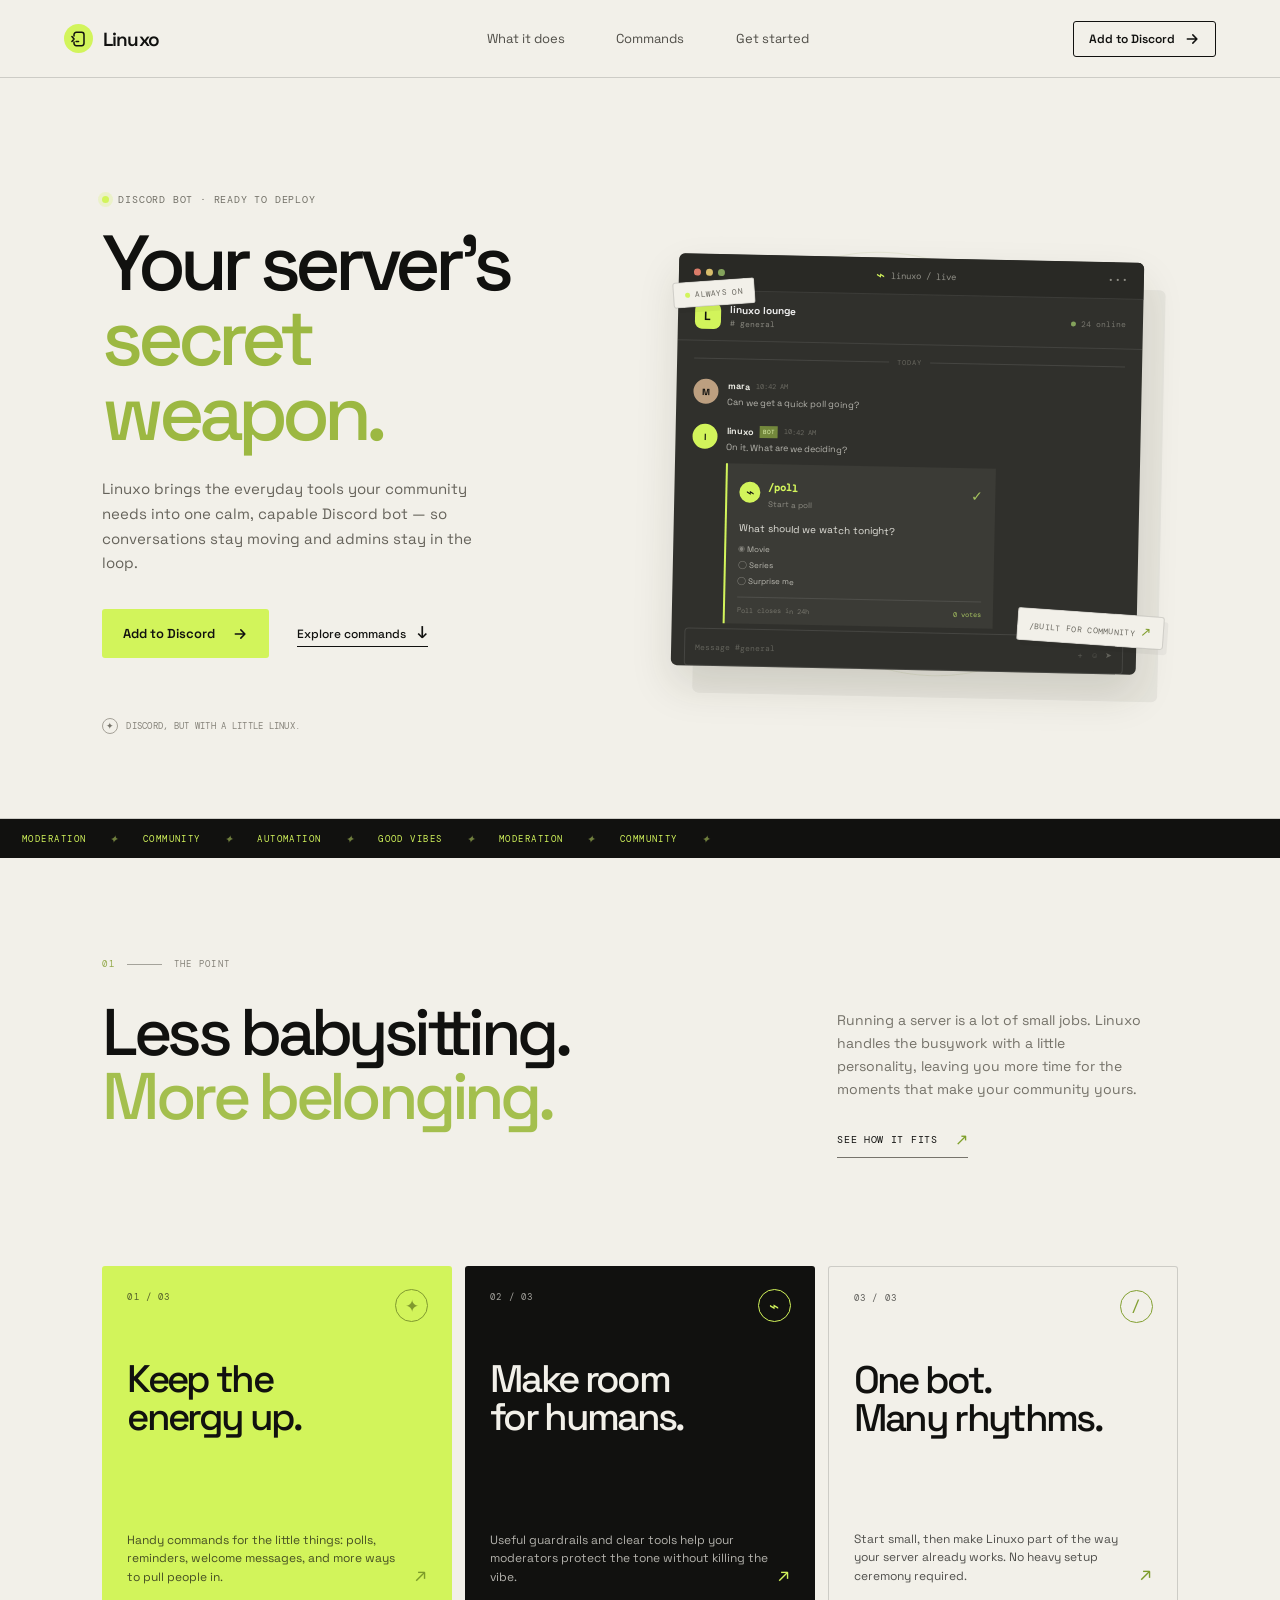
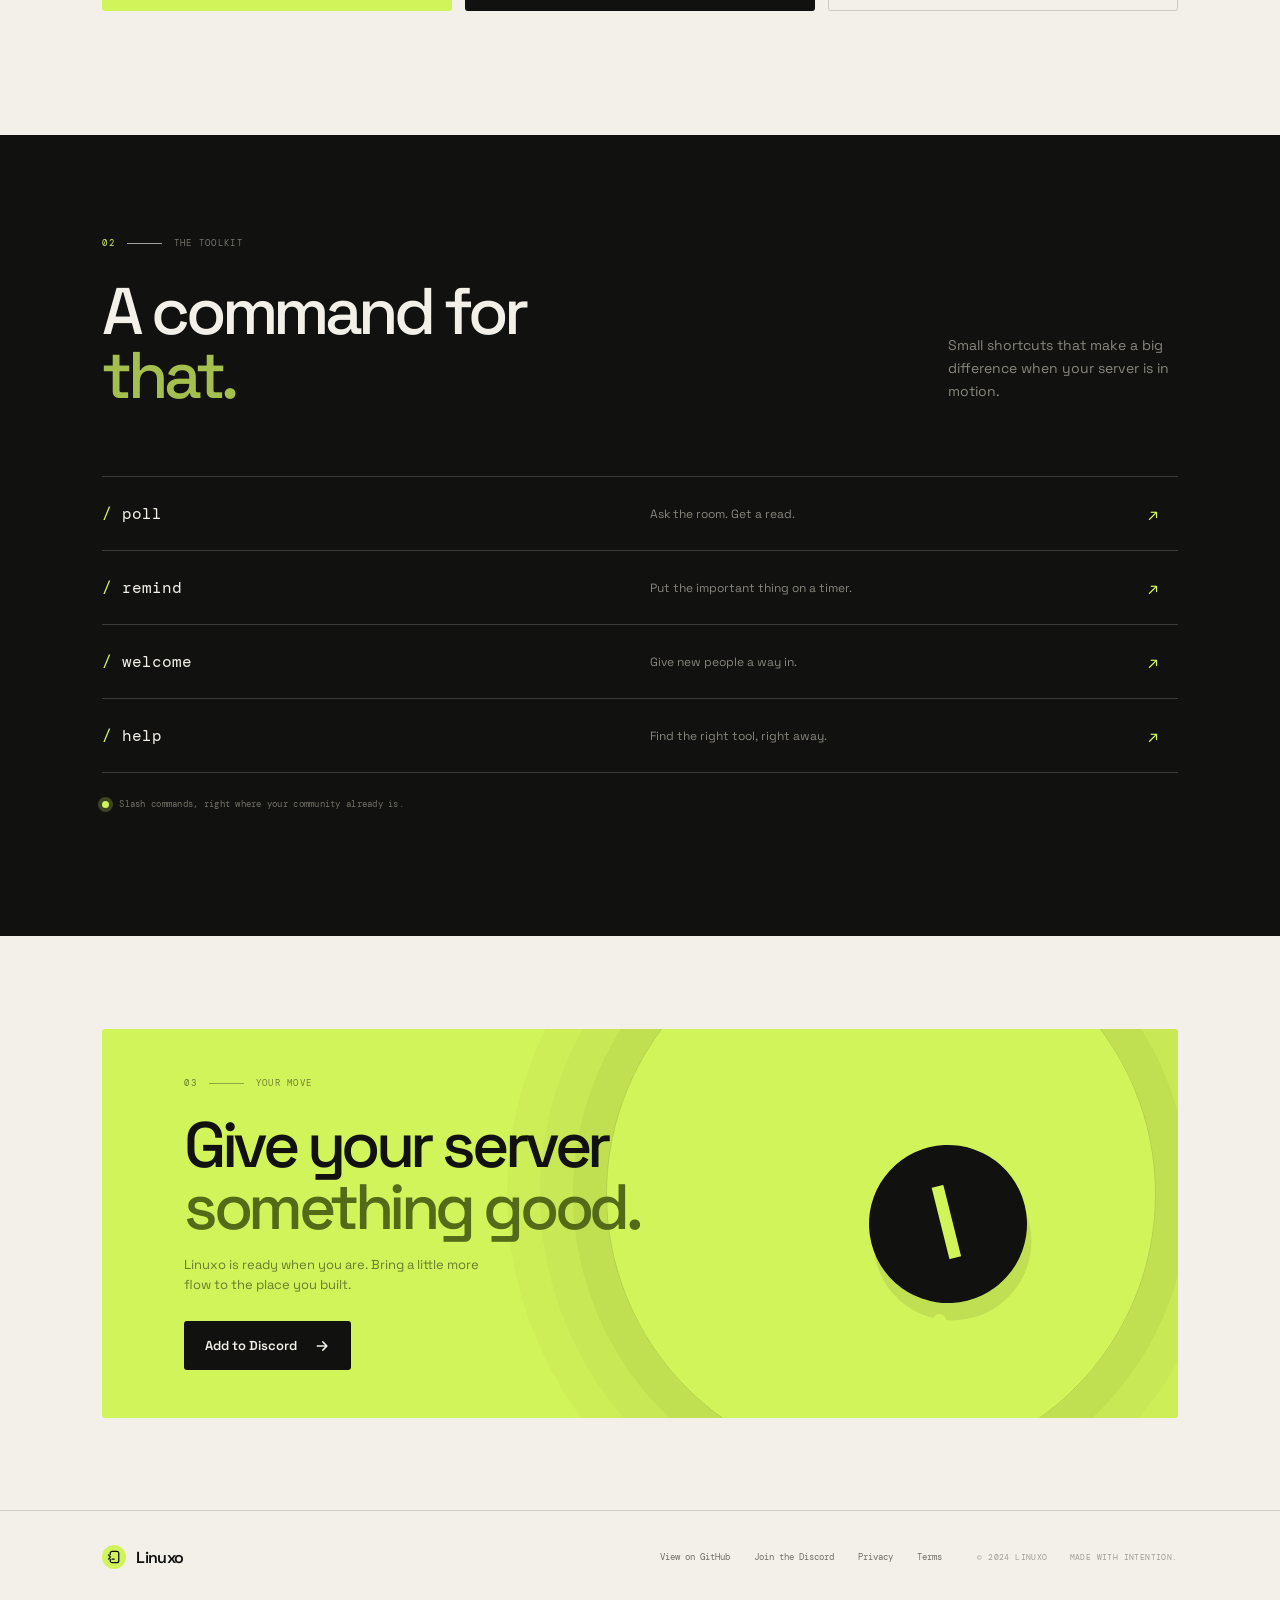
==== index.html @ 281d65ac "Initial commit" ====
<!doctype html>
<html lang="en">
  <head>
    <meta charset="UTF-8" />
    <meta name="viewport" content="width=device-width, initial-scale=1.0" />
    <meta name="theme-color" content="#11110f" />
    <meta name="description" content="Linuxo is a calm, capable Discord bot for communities that like to keep things moving." />
    <title>Linuxo — your server's secret weapon</title>
    <link rel="preconnect" href="https://fonts.googleapis.com" />
    <link rel="preconnect" href="https://fonts.gstatic.com" crossorigin />
    <link href="https://fonts.googleapis.com/css2?family=DM+Mono:wght@400;500&family=Space+Grotesk:wght@400;500;600;700&display=swap" rel="stylesheet" />
    <link rel="stylesheet" href="styles.css" />
  </head>
  <body>
    <div class="page-shell">
      <header class="site-header">
        <a class="brand" href="#top" aria-label="Linuxo home">
          <span class="brand-mark" aria-hidden="true">
            <svg viewBox="0 0 24 24" fill="none">
              <path d="M6 8.5V6.8A2.8 2.8 0 0 1 8.8 4h6.4A2.8 2.8 0 0 1 18 6.8v10.4a2.8 2.8 0 0 1-2.8 2.8H8.8A2.8 2.8 0 0 1 6 17.2v-1.7" stroke="currentColor" stroke-width="1.8" stroke-linecap="round" />
              <path d="m3.5 9 2.6 3-2.6 3M8.5 15h3" stroke="currentColor" stroke-width="1.8" stroke-linecap="round" stroke-linejoin="round" />
            </svg>
          </span>
          <span class="brand-name" data-site="name">Linuxo</span>
        </a>

        <nav class="desktop-nav" aria-label="Main navigation">
          <a href="#what-it-does">What it does</a>
          <a href="#commands">Commands</a>
          <a href="#start">Get started</a>
        </nav>

        <a class="button button-small button-outline nav-cta" data-link="invite" href="https://discord.com/oauth2/authorize" target="_blank" rel="noreferrer">
          <span data-text="inviteLabel">Add to Discord</span>
          <svg viewBox="0 0 16 16" fill="none" aria-hidden="true"><path d="M3.3 8h9.4M8.8 3.9 12.9 8l-4.1 4.1" stroke="currentColor" stroke-width="1.5" stroke-linecap="round" stroke-linejoin="round" /></svg>
        </a>
        <button class="menu-toggle" type="button" aria-expanded="false" aria-controls="mobile-menu" aria-label="Open menu">
          <span></span><span></span>
        </button>
      </header>

      <div class="mobile-menu" id="mobile-menu" aria-hidden="true">
        <nav aria-label="Mobile navigation">
          <a href="#what-it-does">What it does <span>01</span></a>
          <a href="#commands">Commands <span>02</span></a>
          <a href="#start">Get started <span>03</span></a>
        </nav>
        <a class="button button-primary mobile-menu-cta" data-link="invite" href="https://discord.com/oauth2/authorize" target="_blank" rel="noreferrer"><span data-text="inviteLabel">Add to Discord</span><span aria-hidden="true">↗</span></a>
      </div>

      <main id="top">
        <section class="hero section-grid">
          <div class="hero-copy">
            <div class="eyebrow reveal"><span class="pulse-dot"></span><span data-site="statusLabel">Discord bot · ready to deploy</span></div>
            <h1 class="reveal reveal-delay-1" data-site="title">Your server's<br /><em>secret weapon.</em></h1>
            <p class="hero-description reveal reveal-delay-2" data-site="description">Linuxo brings the everyday tools your community needs into one calm, capable Discord bot — so conversations stay moving and admins stay in the loop.</p>
            <div class="hero-actions reveal reveal-delay-3">
              <a class="button button-primary" data-link="invite" href="https://discord.com/oauth2/authorize" target="_blank" rel="noreferrer">
                <span data-text="inviteLabel">Add to Discord</span>
                <svg viewBox="0 0 16 16" fill="none" aria-hidden="true"><path d="M3.3 8h9.4M8.8 3.9 12.9 8l-4.1 4.1" stroke="currentColor" stroke-width="1.5" stroke-linecap="round" stroke-linejoin="round" /></svg>
              </a>
              <a class="text-link" href="#commands">Explore commands <span aria-hidden="true">↓</span></a>
            </div>
            <div class="hero-note reveal reveal-delay-4"><span class="shield-icon" aria-hidden="true">✦</span><span data-site="tagline">Discord, but with a little Linux.</span></div>
          </div>

          <div class="hero-art reveal reveal-delay-2" aria-label="A preview of Linuxo answering a Discord command">
            <div class="art-glow"></div>
            <div class="orbit orbit-one"></div>
            <div class="orbit orbit-two"></div>
            <div class="orbit-dot orbit-dot-one"></div>
            <div class="orbit-dot orbit-dot-two"></div>
            <div class="float-label float-label-top"><span class="mini-dot"></span>always on</div>
            <div class="float-label float-label-bottom">/built for community <span>↗</span></div>

            <div class="bot-window">
              <div class="window-topbar">
                <div class="window-lights"><i></i><i></i><i></i></div>
                <span class="window-title"><span class="window-terminal-mark">⌁</span> linuxo / live</span>
                <span class="window-menu">•••</span>
              </div>
              <div class="server-line">
                <div class="server-avatar">L</div>
                <div><strong>linuxo lounge</strong><span># general</span></div>
                <span class="online-count"><b></b> 24 online</span>
              </div>
              <div class="chat-area">
                <div class="chat-date"><span></span> today <span></span></div>
                <div class="chat-message user-message">
                  <div class="chat-avatar user-avatar">M</div>
                  <div><div class="message-meta"><strong>mara</strong><time>10:42 AM</time></div><p>Can we get a quick poll going?</p></div>
                </div>
                <div class="chat-message bot-message">
                  <div class="chat-avatar bot-avatar">l</div>
                  <div class="message-body"><div class="message-meta"><strong>linuxo</strong><span class="bot-tag">BOT</span><time>10:42 AM</time></div><p>On it. What are we deciding?</p><div class="command-card"><div class="command-head"><span class="command-icon">⌁</span><div><strong>/poll</strong><span>Start a poll</span></div><span class="command-ok">✓</span></div><div class="poll-question">What should we watch tonight?</div><div class="poll-options"><span>◉ <b>Movie</b></span><span>◯ <b>Series</b></span><span>◯ <b>Surprise me</b></span></div><div class="poll-footer"><span>Poll closes in 24h</span><span class="vote-count">0 votes</span></div></div></div>
                </div>
              </div>
              <div class="window-input"><span>Message #general</span><span>＋　☺　➤</span></div>
            </div>
          </div>
        </section>

        <div class="signal-strip" aria-label="Linuxo capabilities">
          <div class="strip-inner">
            <span>MODERATION</span><i>✦</i><span>COMMUNITY</span><i>✦</i><span>AUTOMATION</span><i>✦</i><span>GOOD VIBES</span><i>✦</i><span>MODERATION</span><i>✦</i><span>COMMUNITY</span><i>✦</i>
          </div>
        </div>

        <section class="intro-section content-section" id="what-it-does">
          <div class="section-kicker"><span>01</span><span class="kicker-line"></span><span>THE POINT</span></div>
          <div class="intro-layout">
            <h2>Less babysitting.<br /><span>More belonging.</span></h2>
            <div class="intro-copy"><p>Running a server is a lot of small jobs. Linuxo handles the busywork with a little personality, leaving you more time for the moments that make your community yours.</p><a class="arrow-link" href="#start">See how it fits <span>↗</span></a></div>
          </div>
        </section>

        <section class="feature-section content-section">
          <div class="feature-grid">
            <article class="feature-card feature-card-lime">
              <div class="card-number">01 / 03</div>
              <div class="feature-icon icon-spark"><span>✦</span></div>
              <h3>Keep the<br />energy up.</h3>
              <p>Handy commands for the little things: polls, reminders, welcome messages, and more ways to pull people in.</p>
              <div class="card-arrow">↗</div>
            </article>
            <article class="feature-card feature-card-dark">
              <div class="card-number">02 / 03</div>
              <div class="feature-icon icon-shield"><span>⌁</span></div>
              <h3>Make room<br />for humans.</h3>
              <p>Useful guardrails and clear tools help your moderators protect the tone without killing the vibe.</p>
              <div class="card-arrow">↗</div>
            </article>
            <article class="feature-card feature-card-outline">
              <div class="card-number">03 / 03</div>
              <div class="feature-icon icon-command"><span>/</span></div>
              <h3>One bot.<br />Many rhythms.</h3>
              <p>Start small, then make Linuxo part of the way your server already works. No heavy setup ceremony required.</p>
              <div class="card-arrow">↗</div>
            </article>
          </div>
        </section>

        <section class="commands-section content-section" id="commands">
          <div class="section-kicker"><span>02</span><span class="kicker-line"></span><span>THE TOOLKIT</span></div>
          <div class="commands-heading"><h2>A command for<br /><span>that.</span></h2><p>Small shortcuts that make a big difference when your server is in motion.</p></div>
          <div class="commands-list">
            <div class="command-row"><div class="row-command"><span>/</span> poll</div><div class="row-description">Ask the room. Get a read.</div><div class="row-action">↗</div></div>
            <div class="command-row"><div class="row-command"><span>/</span> remind</div><div class="row-description">Put the important thing on a timer.</div><div class="row-action">↗</div></div>
            <div class="command-row"><div class="row-command"><span>/</span> welcome</div><div class="row-description">Give new people a way in.</div><div class="row-action">↗</div></div>
            <div class="command-row"><div class="row-command"><span>/</span> help</div><div class="row-description">Find the right tool, right away.</div><div class="row-action">↗</div></div>
          </div>
          <div class="commands-footnote"><span class="pulse-dot"></span> Slash commands, right where your community already is.</div>
        </section>

        <section class="invite-section content-section" id="start">
          <div class="invite-card">
            <div class="invite-sun"></div>
            <div class="invite-content"><div class="section-kicker light"><span>03</span><span class="kicker-line"></span><span>YOUR MOVE</span></div><h2>Give your server<br /><em>something good.</em></h2><p>Linuxo is ready when you are. Bring a little more flow to the place you built.</p><a class="button button-dark" data-link="invite" href="https://discord.com/oauth2/authorize" target="_blank" rel="noreferrer"><span data-text="inviteLabel">Add to Discord</span><svg viewBox="0 0 16 16" fill="none" aria-hidden="true"><path d="M3.3 8h9.4M8.8 3.9 12.9 8l-4.1 4.1" stroke="currentColor" stroke-width="1.5" stroke-linecap="round" stroke-linejoin="round" /></svg></a></div>
            <div class="invite-mark" aria-hidden="true"><span>l</span><i></i><i></i><i></i></div>
          </div>
        </section>
      </main>

      <footer class="site-footer">
        <a class="brand footer-brand" href="#top"><span class="brand-mark" aria-hidden="true"><svg viewBox="0 0 24 24" fill="none"><path d="M6 8.5V6.8A2.8 2.8 0 0 1 8.8 4h6.4A2.8 2.8 0 0 1 18 6.8v10.4a2.8 2.8 0 0 1-2.8 2.8H8.8A2.8 2.8 0 0 1 6 17.2v-1.7" stroke="currentColor" stroke-width="1.8" stroke-linecap="round" /><path d="m3.5 9 2.6 3-2.6 3M8.5 15h3" stroke="currentColor" stroke-width="1.8" stroke-linecap="round" stroke-linejoin="round" /></svg></span><span class="brand-name" data-site="name">Linuxo</span></a>
        <div class="footer-links"><a data-link="github" href="https://github.com/linuxo-bot/linuxo" target="_blank" rel="noreferrer" data-label="githubLabel">View on GitHub</a><a data-link="discord" href="https://discord.gg/linuxo" target="_blank" rel="noreferrer" data-label="discordLabel">Join the Discord</a><a data-link="privacy" href="/privacy">Privacy</a><a data-link="terms" href="/terms">Terms</a></div>
        <div class="footer-meta"><span data-site="copyright">© 2024 Linuxo</span><span>Made with intention.</span></div>
      </footer>
    </div>
    <script src="script.js"></script>
  </body>
</html>
---- styles.css ----
:root {
  --ink: #11110f;
  --ink-soft: #1a1915;
  --paper: #f2f0e9;
  --paper-dark: #e5e2d9;
  --muted: #77756d;
  --muted-dark: #9b988e;
  --lime: #d2f45b;
  --lime-bright: #e2ff76;
  --line: rgba(17, 17, 15, .16);
  --line-light: rgba(242, 240, 233, .19);
  --radius: 3px;
  --sans: "Space Grotesk", Arial, sans-serif;
  --mono: "DM Mono", monospace;
}

* { box-sizing: border-box; }
html { scroll-behavior: smooth; }
body { margin: 0; background: var(--paper); color: var(--ink); font-family: var(--sans); -webkit-font-smoothing: antialiased; }
a { color: inherit; text-decoration: none; }
button { font: inherit; }
.page-shell { max-width: 1600px; margin: 0 auto; overflow: hidden; background: var(--paper); }
.site-header { height: 78px; padding: 0 clamp(20px, 5vw, 80px); display: flex; align-items: center; justify-content: space-between; border-bottom: 1px solid var(--line); }
.brand { display: inline-flex; align-items: center; gap: 10px; font-weight: 600; letter-spacing: -.045em; font-size: 19px; }
.brand-mark { color: var(--ink); display: grid; place-items: center; width: 29px; height: 29px; background: var(--lime); border-radius: 50%; }
.brand-mark svg { width: 20px; height: 20px; }
.brand-name { padding-top: 2px; }
.desktop-nav { display: flex; gap: clamp(26px, 4vw, 64px); margin-left: 5vw; font-size: 13px; color: #4f4d47; }
.desktop-nav a, .footer-links a, .arrow-link { transition: color .2s ease; }
.desktop-nav a:hover, .footer-links a:hover, .arrow-link:hover { color: #78a119; }
.button { display: inline-flex; align-items: center; justify-content: center; gap: 17px; min-height: 49px; border: 1px solid transparent; padding: 0 20px; border-radius: var(--radius); font-size: 13px; font-weight: 600; transition: transform .2s ease, background .2s ease, color .2s ease; }
.button:hover { transform: translateY(-2px); }
.button svg { width: 16px; height: 16px; }
.button-primary { background: var(--lime); color: var(--ink); }
.button-primary:hover { background: var(--lime-bright); }
.button-dark { background: var(--ink); color: var(--paper); }
.button-dark:hover { background: #2b2a25; }
.button-outline { min-height: 36px; padding: 0 15px; border-color: var(--ink); font-size: 12px; gap: 9px; }
.button-outline:hover { background: var(--ink); color: var(--paper); }
.menu-toggle { display: none; border: 0; background: transparent; padding: 7px; width: 38px; }
.menu-toggle span { display: block; height: 1px; background: var(--ink); margin: 6px 0; }
.mobile-menu { display: none; }
.section-grid { padding-left: clamp(20px, 8vw, 130px); padding-right: clamp(20px, 7.3vw, 116px); }
.hero { min-height: 645px; padding-top: clamp(68px, 9vw, 136px); padding-bottom: 84px; display: grid; grid-template-columns: minmax(360px, .92fr) minmax(440px, 1.08fr); align-items: center; gap: 4vw; border-bottom: 1px solid var(--line); }
.eyebrow { display: flex; align-items: center; gap: 9px; color: #737168; font-family: var(--mono); font-size: 10px; text-transform: uppercase; letter-spacing: .08em; }
.pulse-dot { width: 7px; height: 7px; display: inline-block; border-radius: 50%; background: var(--lime); box-shadow: 0 0 0 4px rgba(210, 244, 91, .23); }
h1, h2, h3, p { margin: 0; }
h1 { max-width: 650px; margin: 20px 0 26px; color: var(--ink); font-size: clamp(54px, 6.1vw, 96px); line-height: .96; letter-spacing: -.075em; font-weight: 500; }
h1 em, h2 em { color: #9cb842; font-style: normal; }
.hero-description { max-width: 390px; color: #66635b; font-size: 15px; line-height: 1.65; }
.hero-actions { display: flex; align-items: center; gap: 28px; margin-top: 33px; }
.text-link { font-size: 12px; font-weight: 500; border-bottom: 1px solid var(--ink); padding-bottom: 3px; }
.text-link span { margin-left: 8px; font-size: 17px; }
.hero-note { display: flex; align-items: center; gap: 8px; margin-top: 60px; color: #87847b; font-family: var(--mono); text-transform: uppercase; font-size: 9px; letter-spacing: .03em; }
.shield-icon { width: 16px; height: 16px; display: inline-grid; place-items: center; border: 1px solid #a4a097; border-radius: 50%; font-size: 9px; color: #77746b; }
.hero-art { position: relative; min-height: 492px; display: flex; align-items: center; justify-content: center; }
.art-glow { position: absolute; width: 480px; height: 400px; border-radius: 50%; background: radial-gradient(ellipse, rgba(204, 235, 106, .28), rgba(242, 240, 233, 0) 68%); }
.orbit { position: absolute; border: 1px solid rgba(173, 183, 130, .3); border-radius: 50%; transform: rotate(-27deg); }
.orbit-one { width: 510px; height: 245px; }
.orbit-two { width: 445px; height: 380px; transform: rotate(55deg); border-color: rgba(173, 183, 130, .19); }
.orbit-dot { width: 8px; height: 8px; position: absolute; background: var(--lime); border-radius: 50%; box-shadow: 0 0 0 4px rgba(210,244,91,.22); }
.orbit-dot-one { top: 77px; right: 18%; }
.orbit-dot-two { bottom: 86px; left: 14%; width: 5px; height: 5px; background: var(--ink); box-shadow: none; }
.bot-window { position: relative; width: min(100%, 465px); min-height: 357px; overflow: hidden; background: #30302c; color: #deddd5; box-shadow: 22px 27px 0 rgba(19, 19, 17, .05), 0 20px 42px rgba(48, 46, 27, .13); border-radius: 6px; transform: rotate(1.2deg); z-index: 2; }
.window-topbar { height: 37px; padding: 0 15px; display: flex; align-items: center; justify-content: space-between; border-bottom: 1px solid rgba(255,255,255,.09); background: #292925; font-family: var(--mono); font-size: 9px; color: #8f8e86; }
.window-lights { display: flex; gap: 5px; }
.window-lights i { display: block; width: 7px; height: 7px; border-radius: 50%; background: #5d5d56; }
.window-lights i:first-child { background: #db7c69; }.window-lights i:nth-child(2) { background: #d8bd6b; }.window-lights i:last-child { background: #83a25b; }
.window-title { display: inline-flex; gap: 6px; align-items: center; }.window-terminal-mark { color: var(--lime); font-size: 15px; }.window-menu { letter-spacing: 2px; }
.server-line { display: flex; align-items: center; gap: 9px; height: 50px; padding: 0 17px; border-bottom: 1px solid rgba(255,255,255,.09); font-size: 10px; }
.server-avatar { display: grid; place-items: center; width: 26px; height: 26px; border-radius: 7px; background: var(--lime); color: var(--ink); font-size: 12px; font-weight: 700; }.server-line strong, .server-line span { display: block; }.server-line strong { color: #eee; font-size: 10px; }.server-line div + div span { color: #87867e; margin-top: 2px; font-family: var(--mono); font-size: 8px; }.online-count { margin-left: auto; color: #77766e; font-family: var(--mono); font-size: 8px; }.online-count b { display: inline-block; width: 5px; height: 5px; border-radius: 50%; background: #83a25b; }
.chat-area { min-height: 223px; padding: 13px 17px 5px; }.chat-date { display: flex; align-items: center; gap: 8px; justify-content: center; color: #68675f; font-family: var(--mono); font-size: 7px; text-transform: uppercase; letter-spacing: .13em; }.chat-date span { height: 1px; flex: 1; background: rgba(255,255,255,.1); }
.chat-message { display: flex; gap: 9px; margin-top: 16px; }.chat-avatar { flex: 0 0 25px; width: 25px; height: 25px; display: grid; place-items: center; border-radius: 50%; color: var(--ink); font-size: 9px; font-weight: 700; }.user-avatar { background: #bc9f80; }.bot-avatar { background: var(--lime); }.message-meta { display: flex; align-items: center; gap: 6px; height: 13px; font-size: 9px; }.message-meta strong { color: #ebebe4; }.message-meta time { color: #696860; font-family: var(--mono); font-size: 7px; }.message-meta .bot-tag { padding: 2px 3px; background: #73883c; color: #e4f6b3; font-family: var(--mono); font-size: 6px; }.chat-message p { margin-top: 4px; font-size: 9px; color: #b5b4ad; }.command-card { width: 270px; margin-top: 10px; border-left: 2px solid var(--lime); background: #3b3b36; padding: 11px 12px 9px; }.command-head { display: flex; align-items: center; gap: 8px; }.command-icon { display: grid; place-items: center; width: 21px; height: 21px; border-radius: 50%; color: var(--ink); background: var(--lime); font-size: 14px; }.command-head strong { color: var(--lime); font-family: var(--mono); font-size: 10px; }.command-head div span { display: block; margin-top: 3px; color: #8e8d84; font-size: 8px; }.command-ok { margin-left: auto; color: #a5c35d; font-size: 14px; }.poll-question { margin: 13px 0 9px; color: #e3e2db; font-size: 10px; }.poll-options { display: flex; flex-direction: column; gap: 6px; color: #83827b; font-size: 8px; }.poll-options b { color: #bab9b1; font-weight: 400; }.poll-footer { display: flex; justify-content: space-between; border-top: 1px solid rgba(255,255,255,.1); padding-top: 8px; margin-top: 11px; color: #75746b; font-family: var(--mono); font-size: 7px; }.vote-count { color: #a6c261; }.window-input { height: 38px; margin: 0 13px; padding: 0 10px; display: flex; align-items: center; justify-content: space-between; border: 1px solid rgba(255,255,255,.1); border-radius: 4px; color: #62625b; font-family: var(--mono); font-size: 8px; }
.float-label { position: absolute; z-index: 3; padding: 7px 11px; background: var(--paper); border: 1px solid rgba(17,17,15,.15); border-radius: 3px; color: #69675f; font-family: var(--mono); font-size: 8px; text-transform: uppercase; letter-spacing: .04em; box-shadow: 4px 5px 0 rgba(17,17,15,.04); }.float-label-top { top: 62px; left: 8%; transform: rotate(-4deg); }.float-label-bottom { right: 4%; bottom: 65px; transform: rotate(4deg); }.float-label span { color: #829f30; font-size: 13px; }.mini-dot { display: inline-block; width: 5px; height: 5px; margin-right: 5px; border-radius: 50%; background: var(--lime); }
.signal-strip { overflow: hidden; background: var(--ink); color: var(--lime); }.strip-inner { width: max-content; min-height: 39px; display: flex; align-items: center; gap: 23px; padding: 0 22px; font-family: var(--mono); font-size: 9px; letter-spacing: .16em; }.strip-inner i { color: #6f7e3d; font-size: 11px; }
.content-section { padding-left: clamp(20px, 8vw, 130px); padding-right: clamp(20px, 8vw, 130px); }.intro-section { padding-top: 100px; padding-bottom: 108px; }.section-kicker { display: flex; align-items: center; gap: 12px; color: #858279; font-family: var(--mono); font-size: 9px; letter-spacing: .14em; }.section-kicker > span:first-child { color: #92a848; }.kicker-line { width: 35px; height: 1px; background: #a5a39b; }.intro-layout { display: grid; grid-template-columns: 1.3fr .7fr; gap: 8vw; margin-top: 31px; }.intro-layout h2, .commands-heading h2 { font-size: clamp(43px, 5.15vw, 78px); line-height: .97; letter-spacing: -.07em; font-weight: 500; }.intro-layout h2 span, .commands-heading h2 span { color: #a4bf4e; }.intro-copy { padding-top: 8px; max-width: 310px; }.intro-copy p, .commands-heading p { color: #747168; font-size: 14px; line-height: 1.65; }.arrow-link { display: inline-flex; align-items: center; gap: 17px; margin-top: 28px; border-bottom: 1px solid #77746c; padding-bottom: 7px; font-family: var(--mono); font-size: 10px; text-transform: uppercase; letter-spacing: .07em; }.arrow-link span { color: #7fa02b; font-size: 16px; }
.feature-section { padding-bottom: 124px; }.feature-grid { display: grid; grid-template-columns: repeat(3, 1fr); gap: 13px; }.feature-card { min-height: 345px; position: relative; padding: 25px 25px 22px; border-radius: var(--radius); overflow: hidden; }.feature-card-lime { background: var(--lime); }.feature-card-dark { background: var(--ink); color: var(--paper); }.feature-card-outline { background: var(--paper); border: 1px solid var(--line); }.card-number { font-family: var(--mono); font-size: 9px; letter-spacing: .13em; opacity: .65; }.feature-icon { position: absolute; top: 23px; right: 24px; width: 33px; height: 33px; display: grid; place-items: center; border: 1px solid currentColor; border-radius: 50%; font-size: 17px; }.icon-spark { color: #80992f; }.icon-shield { color: var(--lime); }.icon-command { color: #829f31; font-family: var(--mono); font-size: 16px; }.feature-card h3 { position: absolute; top: 94px; left: 25px; font-size: clamp(28px, 3vw, 43px); line-height: .98; letter-spacing: -.07em; font-weight: 500; }.feature-card p { position: absolute; bottom: 25px; left: 25px; right: 42px; font-size: 12px; line-height: 1.55; opacity: .72; }.card-arrow { position: absolute; bottom: 24px; right: 25px; font-size: 19px; color: #7c9b29; }.feature-card-dark .card-arrow { color: var(--lime); }
.commands-section { padding-top: 102px; padding-bottom: 126px; background: var(--ink); color: var(--paper); }.commands-section .section-kicker { color: #77766d; }.commands-section .section-kicker > span:first-child { color: var(--lime); }.commands-heading { display: flex; justify-content: space-between; align-items: end; gap: 40px; margin-top: 31px; }.commands-heading p { max-width: 230px; color: #89877e; padding-bottom: 5px; }.commands-list { margin-top: 68px; border-top: 1px solid var(--line-light); }.command-row { min-height: 74px; display: grid; grid-template-columns: 1.1fr 1fr 30px; align-items: center; border-bottom: 1px solid var(--line-light); }.row-command { font-family: var(--mono); font-size: 16px; }.row-command span { color: var(--lime); }.row-description { color: #87857d; font-size: 12px; }.row-action { color: var(--lime); font-size: 17px; }.commands-footnote { display: flex; align-items: center; gap: 10px; margin-top: 25px; color: #737168; font-family: var(--mono); font-size: 9px; letter-spacing: .03em; }
.invite-section { padding-top: 93px; padding-bottom: 92px; }.invite-card { min-height: 362px; position: relative; padding: 48px clamp(30px, 6.4vw, 100px); overflow: hidden; display: flex; align-items: center; background: var(--lime); border-radius: var(--radius); }.invite-content { position: relative; z-index: 2; }.section-kicker.light { color: #718132; }.section-kicker.light > span:first-child { color: #667b25; }.section-kicker.light .kicker-line { background: #91a83e; }.invite-card h2 { margin: 26px 0 17px; font-size: clamp(41px, 5vw, 72px); line-height: .96; letter-spacing: -.07em; font-weight: 500; }.invite-card h2 em { color: #536b19; }.invite-card p { max-width: 310px; color: #687c2c; font-size: 13px; line-height: 1.55; }.invite-card .button { margin-top: 26px; }.invite-sun { position: absolute; width: 550px; height: 550px; right: 2%; top: -110px; border-radius: 50%; border: 1px solid rgba(72, 89, 19, .22); box-shadow: 0 0 0 33px rgba(82,102,23,.06), 0 0 0 66px rgba(82,102,23,.045), 0 0 0 99px rgba(82,102,23,.035); }.invite-mark { position: absolute; right: 14%; top: 50%; width: 158px; height: 158px; display: grid; place-items: center; transform: translateY(-50%) rotate(-14deg); color: var(--lime); background: var(--ink); border-radius: 50%; font-size: 105px; font-weight: 600; line-height: 1; box-shadow: 0 18px 0 rgba(31,45,4,.1); }.invite-mark span { margin: -4px 0 0 -3px; }.invite-mark i { position: absolute; width: 13px; height: 13px; background: var(--lime); border-radius: 50%; }.invite-mark i:nth-of-type(1) { top: -24px; left: 50%; }.invite-mark i:nth-of-type(2) { top: 50%; right: -25px; }.invite-mark i:nth-of-type(3) { bottom: -19px; left: 26%; }
.site-footer { min-height: 92px; padding: 25px clamp(20px, 8vw, 130px); display: flex; align-items: center; gap: 35px; border-top: 1px solid var(--line); }.footer-brand { font-size: 16px; }.footer-brand .brand-mark { width: 24px; height: 24px; }.footer-brand .brand-mark svg { width: 17px; }.footer-links { display: flex; gap: 24px; margin-left: auto; color: #716e65; font-family: var(--mono); font-size: 9px; }.footer-meta { display: flex; gap: 22px; color: #a09e96; font-family: var(--mono); font-size: 8px; text-transform: uppercase; letter-spacing: .05em; }
.reveal { opacity: 0; transform: translateY(13px); animation: appear .7s cubic-bezier(.2,.7,.2,1) forwards; }.reveal-delay-1 { animation-delay: .08s; }.reveal-delay-2 { animation-delay: .16s; }.reveal-delay-3 { animation-delay: .24s; }.reveal-delay-4 { animation-delay: .32s; } @keyframes appear { to { opacity: 1; transform: translateY(0); } }

@media (max-width: 900px) { .desktop-nav, .nav-cta { display: none; }.menu-toggle { display: block; }.mobile-menu { position: absolute; z-index: 10; left: 0; right: 0; display: block; max-height: 0; overflow: hidden; background: var(--paper); border-bottom: 0 solid var(--line); transition: max-height .35s ease, border .35s ease; }.mobile-menu.open { max-height: 320px; border-bottom: 1px solid var(--line); }.mobile-menu nav a { display: flex; justify-content: space-between; padding: 17px 20px; border-bottom: 1px solid var(--line); font-size: 14px; }.mobile-menu nav a span { color: #8da63d; font-family: var(--mono); font-size: 10px; }.mobile-menu-cta { margin: 18px 20px 20px; width: calc(100% - 40px); }.hero { grid-template-columns: 1fr; padding-top: 68px; padding-bottom: 58px; }.hero-art { min-height: 440px; margin-top: 8px; }.intro-layout { gap: 45px; }.invite-mark { right: 7%; } }
@media (max-width: 620px) { .site-header { height: 69px; }.brand { font-size: 18px; }.section-grid, .content-section { padding-left: 20px; padding-right: 20px; }.hero { padding-top: 58px; }.hero h1 { font-size: clamp(53px, 15vw, 76px); }.hero-description { font-size: 14px; max-width: 350px; }.hero-actions { flex-wrap: wrap; gap: 18px; margin-top: 27px; }.hero-note { margin-top: 39px; }.hero-art { min-height: 355px; margin: 19px -15px 0; }.bot-window { width: 100%; min-height: 288px; transform: rotate(0); }.chat-area { min-height: 170px; }.command-card { width: min(270px, calc(100vw - 110px)); }.window-topbar { height: 31px; }.server-line { height: 43px; }.float-label-top { top: 20px; left: 4%; }.float-label-bottom { bottom: 18px; right: 1%; }.orbit-one { width: 420px; height: 210px; }.orbit-two { width: 350px; height: 300px; }.intro-section { padding-top: 70px; padding-bottom: 74px; }.intro-layout { display: block; margin-top: 27px; }.intro-layout h2, .commands-heading h2 { font-size: clamp(45px, 13.5vw, 65px); }.intro-copy { padding-top: 29px; }.feature-section { padding-bottom: 76px; }.feature-grid { grid-template-columns: 1fr; gap: 10px; }.feature-card { min-height: 290px; }.feature-card h3 { top: 79px; }.commands-section { padding-top: 69px; padding-bottom: 78px; }.commands-heading { display: block; margin-top: 27px; }.commands-heading p { margin-top: 24px; max-width: 300px; }.commands-list { margin-top: 45px; }.command-row { min-height: 89px; grid-template-columns: 1fr 28px; position: relative; }.row-command { align-self: end; padding-bottom: 11px; }.row-description { grid-column: 1; grid-row: 1; align-self: start; padding-top: 14px; font-size: 11px; }.row-action { grid-column: 2; grid-row: 1 / span 2; align-self: center; }.commands-footnote { line-height: 1.5; }.invite-section { padding-top: 60px; padding-bottom: 63px; }.invite-card { min-height: 485px; padding: 38px 25px; align-items: start; }.invite-card h2 { margin-top: 23px; font-size: 49px; }.invite-card p { max-width: 275px; }.invite-mark { width: 120px; height: 120px; right: 23px; bottom: 30px; top: auto; transform: rotate(-14deg); font-size: 80px; }.invite-sun { width: 430px; height: 430px; right: -155px; top: 135px; }.site-footer { padding: 25px 20px 29px; display: grid; grid-template-columns: 1fr auto; gap: 28px 16px; }.footer-links { grid-column: 1 / -1; grid-row: 2; flex-wrap: wrap; gap: 15px 20px; margin: 0; }.footer-meta { display: block; text-align: right; line-height: 1.6; }.footer-meta span { display: block; }.footer-meta span + span { display: none; } }
@media (prefers-reduced-motion: reduce) { html { scroll-behavior: auto; }.reveal { opacity: 1; transform: none; animation: none; }.button, .mobile-menu { transition: none; } }
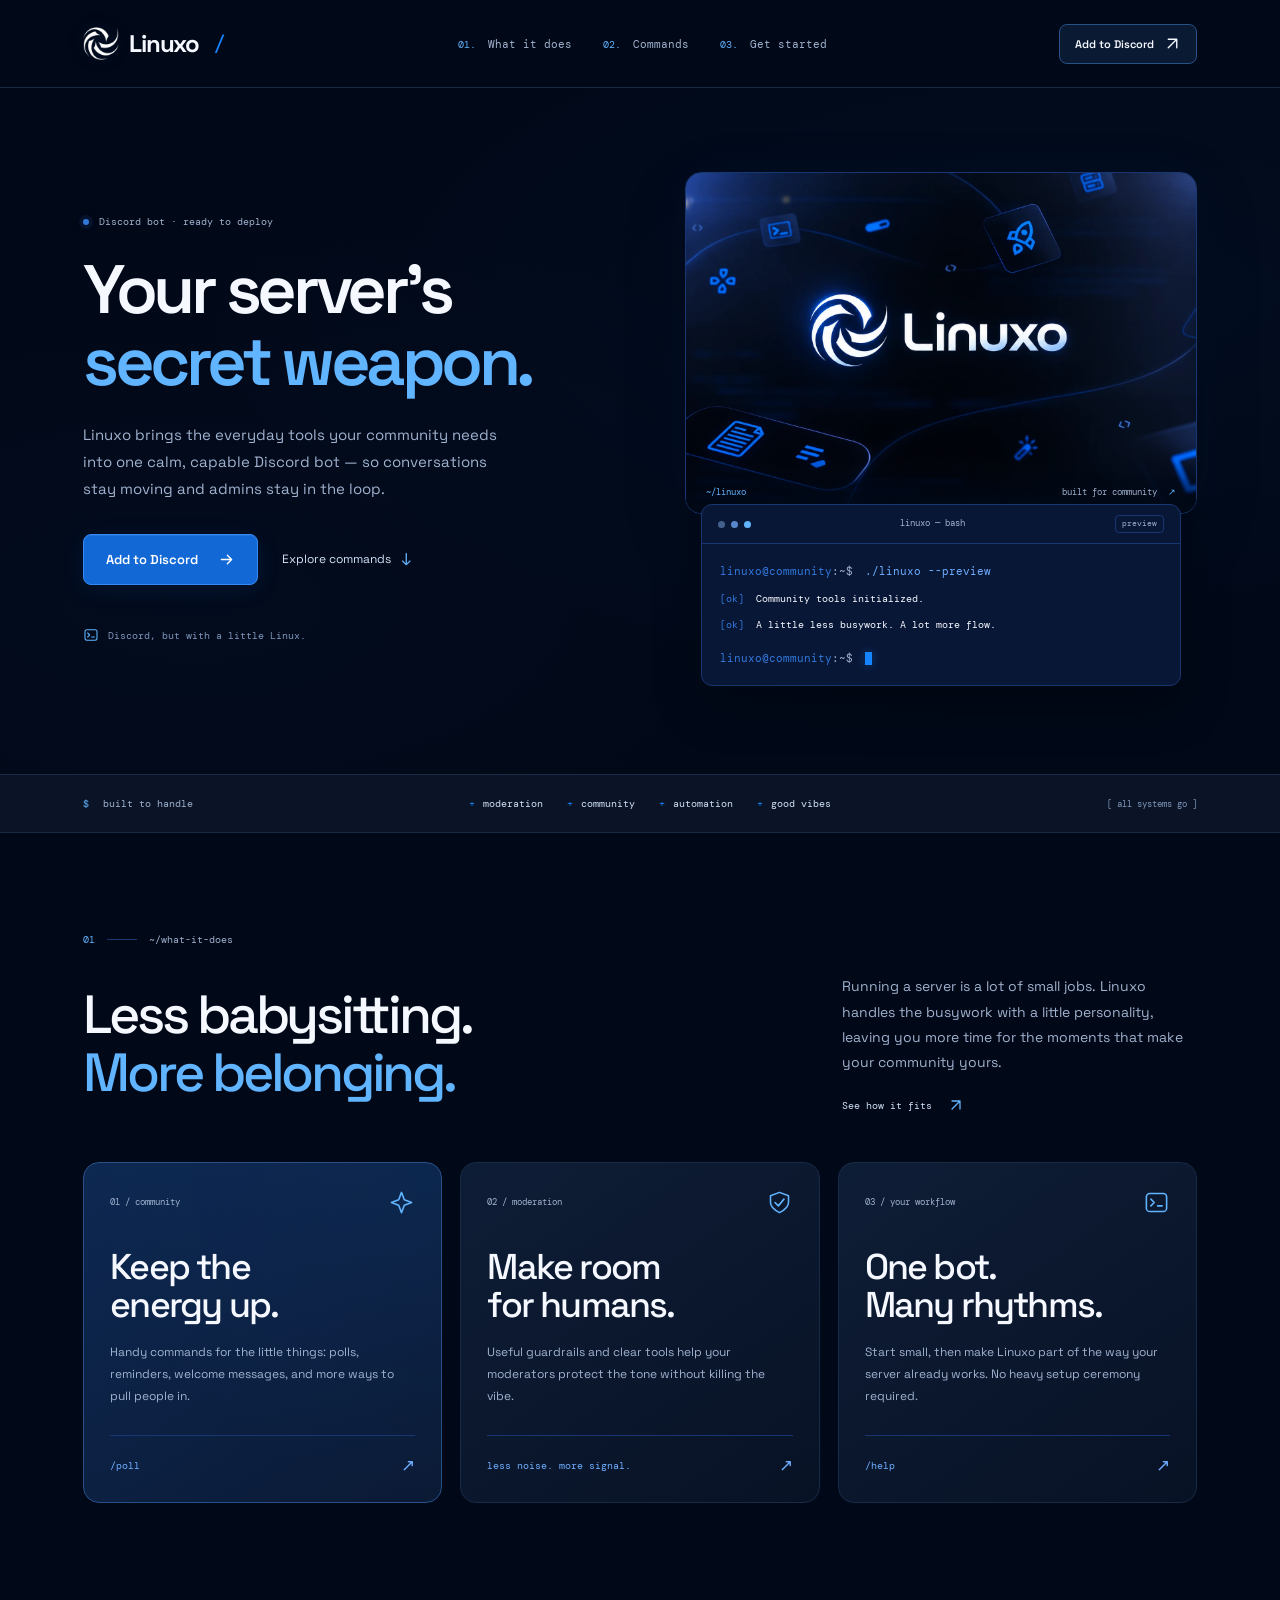
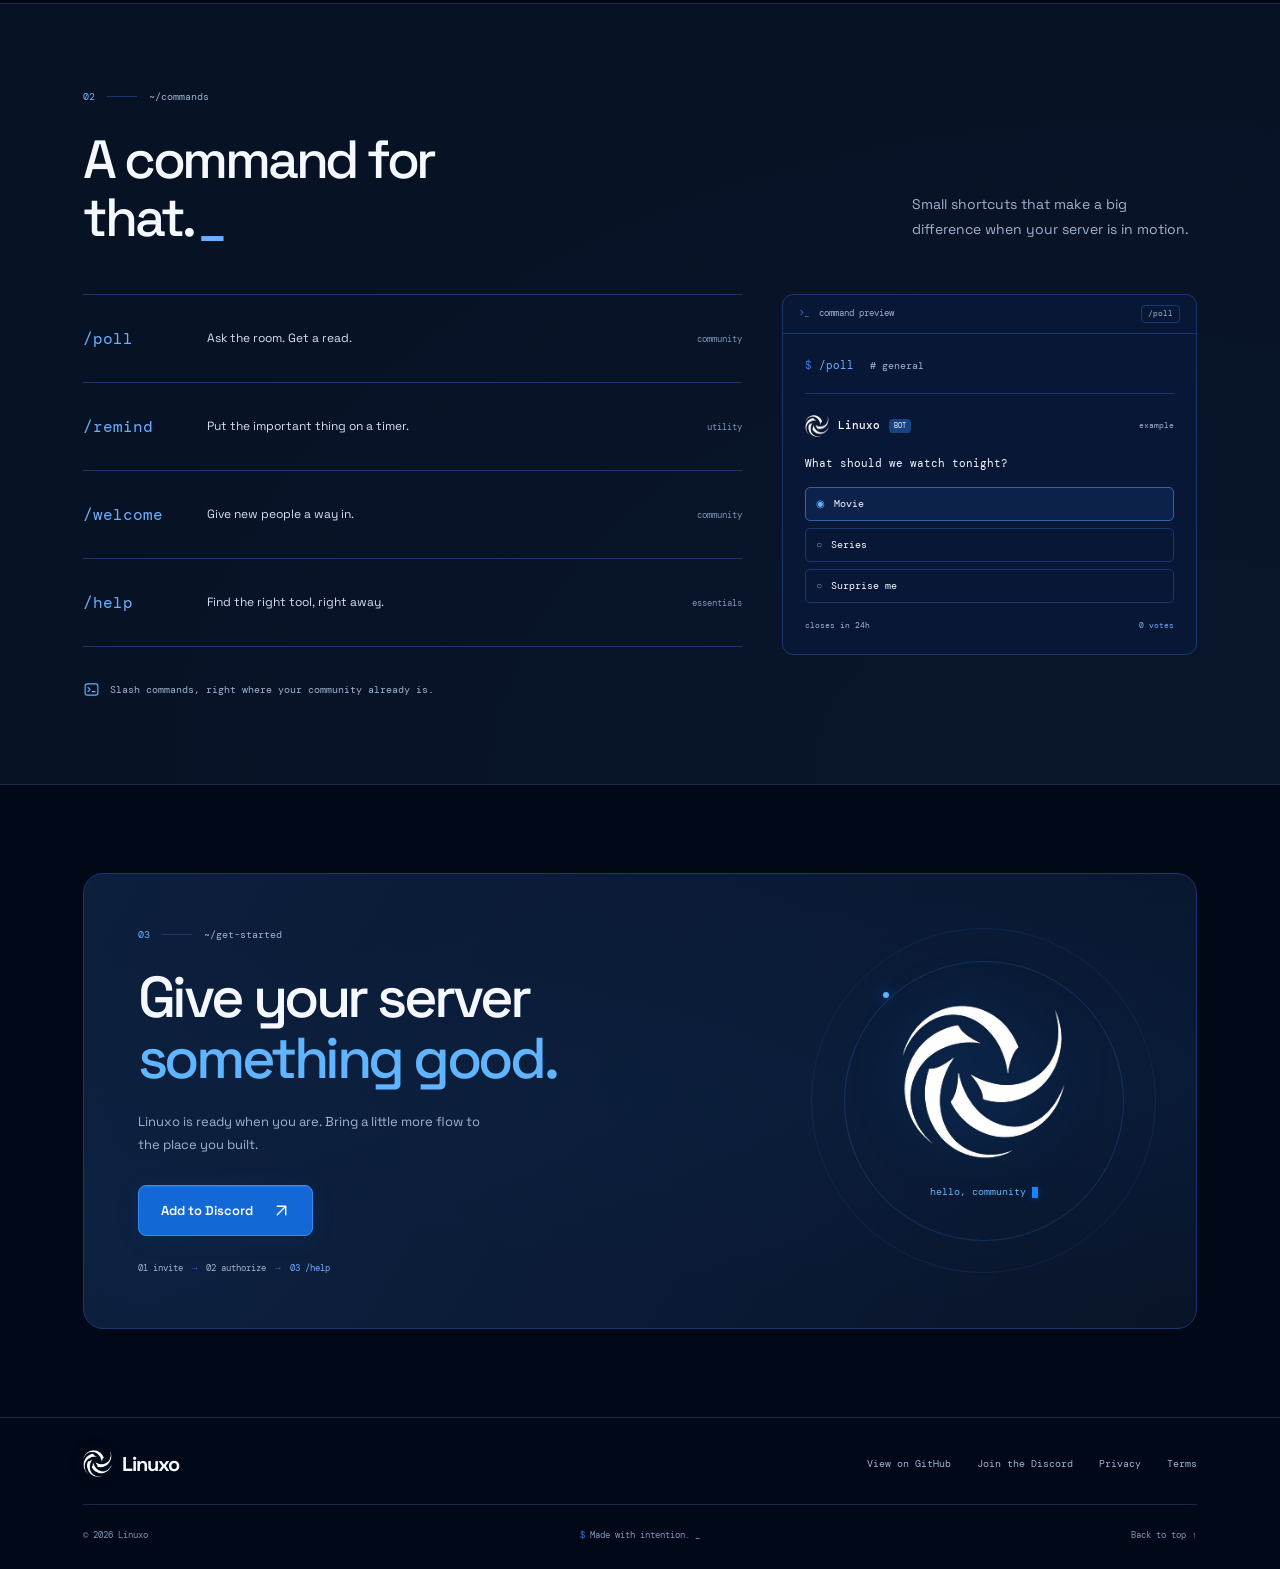
==== commit e77a552a: "recolor" ====
--- a/index.html
+++ b/index.html
@@ -3,168 +3,156 @@
   <head>
     <meta charset="UTF-8" />
     <meta name="viewport" content="width=device-width, initial-scale=1.0" />
-    <meta name="theme-color" content="#11110f" />
+    <meta name="theme-color" content="#010817" />
     <meta name="description" content="Linuxo is a calm, capable Discord bot for communities that like to keep things moving." />
     <title>Linuxo — your server's secret weapon</title>
+    <link rel="icon" type="image/png" href="assets/linuxo-mark.png" />
     <link rel="preconnect" href="https://fonts.googleapis.com" />
     <link rel="preconnect" href="https://fonts.gstatic.com" crossorigin />
     <link href="https://fonts.googleapis.com/css2?family=DM+Mono:wght@400;500&family=Space+Grotesk:wght@400;500;600;700&display=swap" rel="stylesheet" />
+    <link rel="preload" as="image" href="assets/linuxo-blue-banner.webp" type="image/webp" />
     <link rel="stylesheet" href="styles.css" />
   </head>
   <body>
-    <div class="page-shell">
+    <a class="skip-link" href="#main-content">Skip to content</a>
+    <svg class="svg-sprite" xmlns="http://www.w3.org/2000/svg" aria-hidden="true">
+      <symbol id="icon-arrow" viewBox="0 0 20 20"><path d="M4 10h12M11 5l5 5-5 5" /></symbol>
+      <symbol id="icon-external" viewBox="0 0 20 20"><path d="M5 15 15 5M5 5h10v10" /></symbol>
+      <symbol id="icon-terminal" viewBox="0 0 24 24"><rect x="3" y="4" width="18" height="16" rx="3" /><path d="m7 9 3 3-3 3m6 0h4" /></symbol>
+      <symbol id="icon-shield" viewBox="0 0 24 24"><path d="m12 3 8 3v6c0 4-4 7-8 9-4-2-8-5-8-9V6l8-3Z" /><path d="m8 12 3 3 5-6" /></symbol>
+      <symbol id="icon-spark" viewBox="0 0 24 24"><path d="m12 3 2.5 6.5L21 12l-6.5 2.5L12 21l-2.5-6.5L3 12l6.5-2.5L12 3Z" /></symbol>
+    </svg>
+
+    <div class="page-shell" id="top">
       <header class="site-header">
         <a class="brand" href="#top" aria-label="Linuxo home">
-          <span class="brand-mark" aria-hidden="true">
-            <svg viewBox="0 0 24 24" fill="none">
-              <path d="M6 8.5V6.8A2.8 2.8 0 0 1 8.8 4h6.4A2.8 2.8 0 0 1 18 6.8v10.4a2.8 2.8 0 0 1-2.8 2.8H8.8A2.8 2.8 0 0 1 6 17.2v-1.7" stroke="currentColor" stroke-width="1.8" stroke-linecap="round" />
-              <path d="m3.5 9 2.6 3-2.6 3M8.5 15h3" stroke="currentColor" stroke-width="1.8" stroke-linecap="round" stroke-linejoin="round" />
-            </svg>
-          </span>
+          <img class="brand-mark" src="assets/linuxo-mark.png" alt="" width="192" height="180" />
           <span class="brand-name" data-site="name">Linuxo</span>
+          <span class="brand-slash" aria-hidden="true">/</span>
         </a>
-
         <nav class="desktop-nav" aria-label="Main navigation">
-          <a href="#what-it-does">What it does</a>
-          <a href="#commands">Commands</a>
-          <a href="#start">Get started</a>
+          <a href="#what-it-does"><span aria-hidden="true">01.</span> What it does</a>
+          <a href="#commands"><span aria-hidden="true">02.</span> Commands</a>
+          <a href="#start"><span aria-hidden="true">03.</span> Get started</a>
         </nav>
-
-        <a class="button button-small button-outline nav-cta" data-link="invite" href="https://discord.com/oauth2/authorize" target="_blank" rel="noreferrer">
+        <a class="button button-small button-outline nav-cta" data-link="invite" href="https://discord.com/oauth2/authorize" target="_blank" rel="noopener noreferrer">
           <span data-text="inviteLabel">Add to Discord</span>
-          <svg viewBox="0 0 16 16" fill="none" aria-hidden="true"><path d="M3.3 8h9.4M8.8 3.9 12.9 8l-4.1 4.1" stroke="currentColor" stroke-width="1.5" stroke-linecap="round" stroke-linejoin="round" /></svg>
+          <svg class="icon" aria-hidden="true"><use href="#icon-external" /></svg>
         </a>
-        <button class="menu-toggle" type="button" aria-expanded="false" aria-controls="mobile-menu" aria-label="Open menu">
-          <span></span><span></span>
-        </button>
+        <button class="menu-toggle" type="button" aria-expanded="false" aria-controls="mobile-menu" aria-label="Open menu"><span></span><span></span></button>
       </header>
 
-      <div class="mobile-menu" id="mobile-menu" aria-hidden="true">
+      <div class="mobile-menu" id="mobile-menu" aria-hidden="true" inert>
         <nav aria-label="Mobile navigation">
-          <a href="#what-it-does">What it does <span>01</span></a>
-          <a href="#commands">Commands <span>02</span></a>
-          <a href="#start">Get started <span>03</span></a>
+          <a href="#what-it-does"><span>What it does</span><span class="menu-index">01</span></a>
+          <a href="#commands"><span>Commands</span><span class="menu-index">02</span></a>
+          <a href="#start"><span>Get started</span><span class="menu-index">03</span></a>
         </nav>
-        <a class="button button-primary mobile-menu-cta" data-link="invite" href="https://discord.com/oauth2/authorize" target="_blank" rel="noreferrer"><span data-text="inviteLabel">Add to Discord</span><span aria-hidden="true">↗</span></a>
+        <a class="button button-primary mobile-menu-cta" data-link="invite" href="https://discord.com/oauth2/authorize" target="_blank" rel="noopener noreferrer"><span data-text="inviteLabel">Add to Discord</span><svg class="icon" aria-hidden="true"><use href="#icon-external" /></svg></a>
       </div>
 
-      <main id="top">
-        <section class="hero section-grid">
+      <main id="main-content" tabindex="-1">
+        <section class="hero content-section" aria-labelledby="hero-title">
           <div class="hero-copy">
-            <div class="eyebrow reveal"><span class="pulse-dot"></span><span data-site="statusLabel">Discord bot · ready to deploy</span></div>
-            <h1 class="reveal reveal-delay-1" data-site="title">Your server's<br /><em>secret weapon.</em></h1>
+            <div class="eyebrow reveal"><span class="pulse-dot" aria-hidden="true"></span><span data-site="statusLabel">Discord bot · ready to deploy</span></div>
+            <h1 class="reveal reveal-delay-1" id="hero-title" data-site="title">Your server's<br /><em>secret weapon.</em></h1>
             <p class="hero-description reveal reveal-delay-2" data-site="description">Linuxo brings the everyday tools your community needs into one calm, capable Discord bot — so conversations stay moving and admins stay in the loop.</p>
             <div class="hero-actions reveal reveal-delay-3">
-              <a class="button button-primary" data-link="invite" href="https://discord.com/oauth2/authorize" target="_blank" rel="noreferrer">
-                <span data-text="inviteLabel">Add to Discord</span>
-                <svg viewBox="0 0 16 16" fill="none" aria-hidden="true"><path d="M3.3 8h9.4M8.8 3.9 12.9 8l-4.1 4.1" stroke="currentColor" stroke-width="1.5" stroke-linecap="round" stroke-linejoin="round" /></svg>
-              </a>
+              <a class="button button-primary" data-link="invite" href="https://discord.com/oauth2/authorize" target="_blank" rel="noopener noreferrer"><span data-text="inviteLabel">Add to Discord</span><svg class="icon" aria-hidden="true"><use href="#icon-arrow" /></svg></a>
               <a class="text-link" href="#commands">Explore commands <span aria-hidden="true">↓</span></a>
             </div>
-            <div class="hero-note reveal reveal-delay-4"><span class="shield-icon" aria-hidden="true">✦</span><span data-site="tagline">Discord, but with a little Linux.</span></div>
+            <div class="hero-note reveal reveal-delay-4"><svg class="icon" aria-hidden="true"><use href="#icon-terminal" /></svg><span data-site="tagline">Discord, but with a little Linux.</span></div>
           </div>
 
-          <div class="hero-art reveal reveal-delay-2" aria-label="A preview of Linuxo answering a Discord command">
-            <div class="art-glow"></div>
-            <div class="orbit orbit-one"></div>
-            <div class="orbit orbit-two"></div>
-            <div class="orbit-dot orbit-dot-one"></div>
-            <div class="orbit-dot orbit-dot-two"></div>
-            <div class="float-label float-label-top"><span class="mini-dot"></span>always on</div>
-            <div class="float-label float-label-bottom">/built for community <span>↗</span></div>
-
-            <div class="bot-window">
+          <div class="hero-art reveal reveal-delay-2">
+            <div class="brand-scene">
+              <img src="assets/linuxo-blue-banner.webp" alt="The Linuxo swirl and wordmark surrounded by blue terminal, rocket, and community icons" width="1536" height="1024" fetchpriority="high" />
+              <div class="scene-caption"><span class="scene-path">~/linuxo</span><span>built for community <span aria-hidden="true">↗</span></span></div>
+            </div>
+            <div class="terminal-panel hero-terminal" role="region" aria-label="Linuxo terminal preview">
               <div class="window-topbar">
-                <div class="window-lights"><i></i><i></i><i></i></div>
-                <span class="window-title"><span class="window-terminal-mark">⌁</span> linuxo / live</span>
-                <span class="window-menu">•••</span>
+                <div class="window-lights" aria-hidden="true"><i></i><i></i><i></i></div>
+                <span>linuxo — bash</span><span class="window-badge">preview</span>
               </div>
-              <div class="server-line">
-                <div class="server-avatar">L</div>
-                <div><strong>linuxo lounge</strong><span># general</span></div>
-                <span class="online-count"><b></b> 24 online</span>
+              <div class="terminal-body">
+                <div class="terminal-line"><span class="terminal-prompt">linuxo@community</span><span class="terminal-path">:~$</span> <code>./linuxo --preview</code></div>
+                <div class="terminal-output"><span class="terminal-success">[ok]</span> Community tools initialized.</div>
+                <div class="terminal-output"><span class="terminal-success">[ok]</span> A little less busywork. A lot more flow.</div>
+                <div class="terminal-line terminal-ready"><span class="terminal-prompt">linuxo@community</span><span class="terminal-path">:~$</span> <span class="terminal-cursor" aria-hidden="true"></span></div>
               </div>
-              <div class="chat-area">
-                <div class="chat-date"><span></span> today <span></span></div>
-                <div class="chat-message user-message">
-                  <div class="chat-avatar user-avatar">M</div>
-                  <div><div class="message-meta"><strong>mara</strong><time>10:42 AM</time></div><p>Can we get a quick poll going?</p></div>
-                </div>
-                <div class="chat-message bot-message">
-                  <div class="chat-avatar bot-avatar">l</div>
-                  <div class="message-body"><div class="message-meta"><strong>linuxo</strong><span class="bot-tag">BOT</span><time>10:42 AM</time></div><p>On it. What are we deciding?</p><div class="command-card"><div class="command-head"><span class="command-icon">⌁</span><div><strong>/poll</strong><span>Start a poll</span></div><span class="command-ok">✓</span></div><div class="poll-question">What should we watch tonight?</div><div class="poll-options"><span>◉ <b>Movie</b></span><span>◯ <b>Series</b></span><span>◯ <b>Surprise me</b></span></div><div class="poll-footer"><span>Poll closes in 24h</span><span class="vote-count">0 votes</span></div></div></div>
-                </div>
-              </div>
-              <div class="window-input"><span>Message #general</span><span>＋　☺　➤</span></div>
             </div>
           </div>
         </section>
 
-        <div class="signal-strip" aria-label="Linuxo capabilities">
-          <div class="strip-inner">
-            <span>MODERATION</span><i>✦</i><span>COMMUNITY</span><i>✦</i><span>AUTOMATION</span><i>✦</i><span>GOOD VIBES</span><i>✦</i><span>MODERATION</span><i>✦</i><span>COMMUNITY</span><i>✦</i>
-          </div>
+        <div class="signal-strip content-section" aria-label="Linuxo capabilities">
+          <span class="strip-label"><span aria-hidden="true">$</span> built to handle</span>
+          <div class="strip-capabilities"><span>moderation</span><span>community</span><span>automation</span><span>good vibes</span></div>
+          <span class="strip-end" aria-hidden="true">[ all systems go ]</span>
         </div>
 
-        <section class="intro-section content-section" id="what-it-does">
-          <div class="section-kicker"><span>01</span><span class="kicker-line"></span><span>THE POINT</span></div>
+        <section class="intro-section content-section" id="what-it-does" aria-labelledby="features-title">
+          <div class="section-kicker"><span>01</span><span class="kicker-line"></span><span>~/what-it-does</span></div>
           <div class="intro-layout">
-            <h2>Less babysitting.<br /><span>More belonging.</span></h2>
-            <div class="intro-copy"><p>Running a server is a lot of small jobs. Linuxo handles the busywork with a little personality, leaving you more time for the moments that make your community yours.</p><a class="arrow-link" href="#start">See how it fits <span>↗</span></a></div>
+            <h2 id="features-title">Less babysitting.<br /><span>More belonging.</span></h2>
+            <div class="intro-copy"><p>Running a server is a lot of small jobs. Linuxo handles the busywork with a little personality, leaving you more time for the moments that make your community yours.</p><a class="arrow-link" href="#start">See how it fits <svg class="icon" aria-hidden="true"><use href="#icon-external" /></svg></a></div>
           </div>
-        </section>
-
-        <section class="feature-section content-section">
           <div class="feature-grid">
-            <article class="feature-card feature-card-lime">
-              <div class="card-number">01 / 03</div>
-              <div class="feature-icon icon-spark"><span>✦</span></div>
+            <article class="feature-card feature-card-blue">
+              <div class="card-topline"><span class="card-number">01 / community</span><svg class="feature-icon" aria-hidden="true"><use href="#icon-spark" /></svg></div>
               <h3>Keep the<br />energy up.</h3>
               <p>Handy commands for the little things: polls, reminders, welcome messages, and more ways to pull people in.</p>
-              <div class="card-arrow">↗</div>
+              <div class="card-command"><code>/poll</code><span aria-hidden="true">↗</span></div>
             </article>
-            <article class="feature-card feature-card-dark">
-              <div class="card-number">02 / 03</div>
-              <div class="feature-icon icon-shield"><span>⌁</span></div>
+            <article class="feature-card">
+              <div class="card-topline"><span class="card-number">02 / moderation</span><svg class="feature-icon" aria-hidden="true"><use href="#icon-shield" /></svg></div>
               <h3>Make room<br />for humans.</h3>
               <p>Useful guardrails and clear tools help your moderators protect the tone without killing the vibe.</p>
-              <div class="card-arrow">↗</div>
+              <div class="card-command"><span>less noise. more signal.</span><span aria-hidden="true">↗</span></div>
             </article>
-            <article class="feature-card feature-card-outline">
-              <div class="card-number">03 / 03</div>
-              <div class="feature-icon icon-command"><span>/</span></div>
+            <article class="feature-card">
+              <div class="card-topline"><span class="card-number">03 / your workflow</span><svg class="feature-icon" aria-hidden="true"><use href="#icon-terminal" /></svg></div>
               <h3>One bot.<br />Many rhythms.</h3>
               <p>Start small, then make Linuxo part of the way your server already works. No heavy setup ceremony required.</p>
-              <div class="card-arrow">↗</div>
+              <div class="card-command"><code>/help</code><span aria-hidden="true">↗</span></div>
             </article>
           </div>
         </section>
 
-        <section class="commands-section content-section" id="commands">
-          <div class="section-kicker"><span>02</span><span class="kicker-line"></span><span>THE TOOLKIT</span></div>
-          <div class="commands-heading"><h2>A command for<br /><span>that.</span></h2><p>Small shortcuts that make a big difference when your server is in motion.</p></div>
-          <div class="commands-list">
-            <div class="command-row"><div class="row-command"><span>/</span> poll</div><div class="row-description">Ask the room. Get a read.</div><div class="row-action">↗</div></div>
-            <div class="command-row"><div class="row-command"><span>/</span> remind</div><div class="row-description">Put the important thing on a timer.</div><div class="row-action">↗</div></div>
-            <div class="command-row"><div class="row-command"><span>/</span> welcome</div><div class="row-description">Give new people a way in.</div><div class="row-action">↗</div></div>
-            <div class="command-row"><div class="row-command"><span>/</span> help</div><div class="row-description">Find the right tool, right away.</div><div class="row-action">↗</div></div>
+        <section class="commands-section content-section" id="commands" aria-labelledby="commands-title">
+          <div class="section-kicker"><span>02</span><span class="kicker-line"></span><span>~/commands</span></div>
+          <div class="commands-heading"><h2 id="commands-title">A command for<br /><span>that.</span><span class="heading-cursor" aria-hidden="true">_</span></h2><p>Small shortcuts that make a big difference when your server is in motion.</p></div>
+          <div class="toolkit-layout">
+            <div class="commands-list" aria-label="Available command examples">
+              <div class="command-row"><code class="row-command">/poll</code><p class="row-description">Ask the room. Get a read.</p><span class="command-category">community</span></div>
+              <div class="command-row"><code class="row-command">/remind</code><p class="row-description">Put the important thing on a timer.</p><span class="command-category">utility</span></div>
+              <div class="command-row"><code class="row-command">/welcome</code><p class="row-description">Give new people a way in.</p><span class="command-category">community</span></div>
+              <div class="command-row"><code class="row-command">/help</code><p class="row-description">Find the right tool, right away.</p><span class="command-category">essentials</span></div>
+            </div>
+            <div class="terminal-panel command-preview" role="region" aria-label="Example of Linuxo's poll command">
+              <div class="window-topbar"><span><span class="terminal-symbol" aria-hidden="true">&gt;_</span> command preview</span><span class="window-badge">/poll</span></div>
+              <div class="preview-body">
+                <div class="preview-command"><span class="terminal-prompt" aria-hidden="true">$</span> <code>/poll</code> <span class="terminal-comment"># general</span></div>
+                <div class="preview-bot"><img src="assets/linuxo-mark.png" alt="" width="192" height="180" /><strong>Linuxo</strong><span class="bot-tag">BOT</span><span class="preview-label">example</span></div>
+                <p class="poll-question">What should we watch tonight?</p>
+                <div class="poll-options"><div class="poll-option poll-option-selected"><span aria-hidden="true">◉</span> Movie</div><div class="poll-option"><span aria-hidden="true">○</span> Series</div><div class="poll-option"><span aria-hidden="true">○</span> Surprise me</div></div>
+                <div class="poll-footer"><span>closes in 24h</span><span>0 votes</span></div>
+              </div>
+            </div>
           </div>
-          <div class="commands-footnote"><span class="pulse-dot"></span> Slash commands, right where your community already is.</div>
+          <div class="commands-footnote"><svg class="icon" aria-hidden="true"><use href="#icon-terminal" /></svg><span>Slash commands, right where your community already is.</span></div>
         </section>
 
-        <section class="invite-section content-section" id="start">
+        <section class="invite-section content-section" id="start" aria-labelledby="invite-title">
           <div class="invite-card">
-            <div class="invite-sun"></div>
-            <div class="invite-content"><div class="section-kicker light"><span>03</span><span class="kicker-line"></span><span>YOUR MOVE</span></div><h2>Give your server<br /><em>something good.</em></h2><p>Linuxo is ready when you are. Bring a little more flow to the place you built.</p><a class="button button-dark" data-link="invite" href="https://discord.com/oauth2/authorize" target="_blank" rel="noreferrer"><span data-text="inviteLabel">Add to Discord</span><svg viewBox="0 0 16 16" fill="none" aria-hidden="true"><path d="M3.3 8h9.4M8.8 3.9 12.9 8l-4.1 4.1" stroke="currentColor" stroke-width="1.5" stroke-linecap="round" stroke-linejoin="round" /></svg></a></div>
-            <div class="invite-mark" aria-hidden="true"><span>l</span><i></i><i></i><i></i></div>
+            <div class="invite-content"><div class="section-kicker"><span>03</span><span class="kicker-line"></span><span>~/get-started</span></div><h2 id="invite-title">Give your server<br /><em>something good.</em></h2><p>Linuxo is ready when you are. Bring a little more flow to the place you built.</p><a class="button button-primary" data-link="invite" href="https://discord.com/oauth2/authorize" target="_blank" rel="noopener noreferrer"><span data-text="inviteLabel">Add to Discord</span><svg class="icon" aria-hidden="true"><use href="#icon-external" /></svg></a><div class="deploy-steps"><span>01 invite</span><span aria-hidden="true">→</span><span>02 authorize</span><span aria-hidden="true">→</span><code>03 /help</code></div></div>
+            <div class="invite-art" aria-hidden="true"><div class="invite-orbit invite-orbit-one"></div><div class="invite-orbit invite-orbit-two"></div><img class="invite-mark" src="assets/linuxo-mark.png" alt="" width="192" height="180" loading="lazy" /><span class="invite-art-label">hello, community<span class="terminal-cursor"></span></span></div>
           </div>
         </section>
       </main>
 
-      <footer class="site-footer">
-        <a class="brand footer-brand" href="#top"><span class="brand-mark" aria-hidden="true"><svg viewBox="0 0 24 24" fill="none"><path d="M6 8.5V6.8A2.8 2.8 0 0 1 8.8 4h6.4A2.8 2.8 0 0 1 18 6.8v10.4a2.8 2.8 0 0 1-2.8 2.8H8.8A2.8 2.8 0 0 1 6 17.2v-1.7" stroke="currentColor" stroke-width="1.8" stroke-linecap="round" /><path d="m3.5 9 2.6 3-2.6 3M8.5 15h3" stroke="currentColor" stroke-width="1.8" stroke-linecap="round" stroke-linejoin="round" /></svg></span><span class="brand-name" data-site="name">Linuxo</span></a>
-        <div class="footer-links"><a data-link="github" href="https://github.com/linuxo-bot/linuxo" target="_blank" rel="noreferrer" data-label="githubLabel">View on GitHub</a><a data-link="discord" href="https://discord.gg/linuxo" target="_blank" rel="noreferrer" data-label="discordLabel">Join the Discord</a><a data-link="privacy" href="/privacy">Privacy</a><a data-link="terms" href="/terms">Terms</a></div>
-        <div class="footer-meta"><span data-site="copyright">© 2024 Linuxo</span><span>Made with intention.</span></div>
+      <footer class="site-footer content-section">
+        <div class="footer-main"><a class="brand footer-brand" href="#top" aria-label="Linuxo home"><img class="brand-mark" src="assets/linuxo-mark.png" alt="" width="192" height="180" loading="lazy" /><span class="brand-name" data-site="name">Linuxo</span></a><div class="footer-links"><a data-link="github" href="https://github.com/linuxo-bot/linuxo" target="_blank" rel="noopener noreferrer" data-label="githubLabel">View on GitHub</a><a data-link="discord" href="https://discord.gg/linuxo" target="_blank" rel="noopener noreferrer" data-label="discordLabel">Join the Discord</a><a data-link="privacy" href="/privacy">Privacy</a><a data-link="terms" href="/terms">Terms</a></div></div>
+        <div class="footer-meta"><span data-site="copyright">© 2024 Linuxo</span><span><span class="terminal-prompt" aria-hidden="true">$</span> Made with intention. <span class="footer-prompt" aria-hidden="true">_</span></span><a href="#top">Back to top ↑</a></div>
       </footer>
     </div>
     <script src="script.js"></script>
--- a/styles.css
+++ b/styles.css
@@ -1,85 +1,339 @@
 :root {
-  --ink: #11110f;
-  --ink-soft: #1a1915;
-  --paper: #f2f0e9;
-  --paper-dark: #e5e2d9;
-  --muted: #77756d;
-  --muted-dark: #9b988e;
-  --lime: #d2f45b;
-  --lime-bright: #e2ff76;
-  --line: rgba(17, 17, 15, .16);
-  --line-light: rgba(242, 240, 233, .19);
-  --radius: 3px;
+  color-scheme: dark;
+  --ink: #f5f8ff;
+  --ink-soft: #d2e1f7;
+  --paper: #010817;
+  --paper-dark: #081225;
+  --muted: #a0b2cf;
+  --muted-dark: #7f96ba;
+  --blue: #1684ff;
+  --blue-bright: #61b4ff;
+  --terminal: #091737;
+  --terminal-border: #18366f;
+  --terminal-text: #f5f8ff;
+  --command: #6eaeff;
+  --prompt: #3278db;
+  --cursor: #1684ff;
+  --line: #172a46;
+  --radius: 16px;
   --sans: "Space Grotesk", Arial, sans-serif;
-  --mono: "DM Mono", monospace;
+  --mono: "DM Mono", "SFMono-Regular", Consolas, "Liberation Mono", monospace;
+  --gutter: clamp(22px, 6.5vw, 104px);
 }
 
 * { box-sizing: border-box; }
-html { scroll-behavior: smooth; }
+html { scroll-behavior: smooth; scroll-padding-top: 28px; }
 body { margin: 0; background: var(--paper); color: var(--ink); font-family: var(--sans); -webkit-font-smoothing: antialiased; }
+::selection { background: #235a9c; color: #fff; }
 a { color: inherit; text-decoration: none; }
 button { font: inherit; }
-.page-shell { max-width: 1600px; margin: 0 auto; overflow: hidden; background: var(--paper); }
-.site-header { height: 78px; padding: 0 clamp(20px, 5vw, 80px); display: flex; align-items: center; justify-content: space-between; border-bottom: 1px solid var(--line); }
-.brand { display: inline-flex; align-items: center; gap: 10px; font-weight: 600; letter-spacing: -.045em; font-size: 19px; }
-.brand-mark { color: var(--ink); display: grid; place-items: center; width: 29px; height: 29px; background: var(--lime); border-radius: 50%; }
-.brand-mark svg { width: 20px; height: 20px; }
-.brand-name { padding-top: 2px; }
-.desktop-nav { display: flex; gap: clamp(26px, 4vw, 64px); margin-left: 5vw; font-size: 13px; color: #4f4d47; }
-.desktop-nav a, .footer-links a, .arrow-link { transition: color .2s ease; }
-.desktop-nav a:hover, .footer-links a:hover, .arrow-link:hover { color: #78a119; }
-.button { display: inline-flex; align-items: center; justify-content: center; gap: 17px; min-height: 49px; border: 1px solid transparent; padding: 0 20px; border-radius: var(--radius); font-size: 13px; font-weight: 600; transition: transform .2s ease, background .2s ease, color .2s ease; }
+button, a { -webkit-tap-highlight-color: transparent; }
+:focus-visible { outline: 2px solid var(--blue-bright); outline-offset: 5px; }
+main:focus { outline: none; }
+img { display: block; max-width: 100%; height: auto; }
+h1, h2, h3, p { margin: 0; }
+code, pre, kbd, samp { font-family: var(--mono); }
+.svg-sprite { position: absolute; width: 0; height: 0; overflow: hidden; }
+.icon, .feature-icon { width: 20px; height: 20px; fill: none; stroke: currentColor; stroke-width: 1.6; stroke-linecap: round; stroke-linejoin: round; flex-shrink: 0; }
+.skip-link { position: fixed; left: 20px; top: 12px; z-index: 100; padding: 12px 18px; background: var(--terminal); color: var(--terminal-text); border: 1px solid var(--blue); border-radius: 8px; transform: translateY(-160%); }
+.skip-link:focus { transform: translateY(0); }
+.page-shell { max-width: 1600px; margin: 0 auto; }
+.content-section { padding-left: var(--gutter); padding-right: var(--gutter); }
+
+/* The wordmark stays sans-serif; Linux-flavored interface labels stay monospace. */
+.site-header { min-height: 88px; padding: 20px var(--gutter); display: flex; align-items: center; justify-content: space-between; gap: 24px; border-bottom: 1px solid var(--line); }
+.brand { display: inline-flex; align-items: center; gap: 10px; flex-shrink: 0; }
+.brand-mark { width: 36px; height: 34px; object-fit: contain; filter: drop-shadow(0 0 9px #1684ff24); }
+.brand-name { font-size: 24px; font-weight: 700; letter-spacing: -.05em; }
+.brand-slash { color: var(--blue); font-family: var(--mono); font-size: 22px; margin-left: 4px; }
+.desktop-nav { display: flex; gap: clamp(18px, 2.4vw, 38px); font-family: var(--mono); font-size: 11px; color: var(--muted); }
+.desktop-nav a { white-space: nowrap; transition: color .2s ease; }
+.desktop-nav a span { margin-right: 5px; color: var(--blue-bright); font-size: 10px; }
+.desktop-nav a:hover, .footer-links a:hover { color: var(--ink); }
+.button { min-height: 51px; display: inline-flex; align-items: center; justify-content: center; gap: 20px; padding: 0 22px; border: 1px solid transparent; border-radius: 8px; font-size: 13px; font-weight: 600; transition: background .2s ease, border-color .2s ease, transform .2s ease, box-shadow .2s ease; }
 .button:hover { transform: translateY(-2px); }
-.button svg { width: 16px; height: 16px; }
-.button-primary { background: var(--lime); color: var(--ink); }
-.button-primary:hover { background: var(--lime-bright); }
-.button-dark { background: var(--ink); color: var(--paper); }
-.button-dark:hover { background: #2b2a25; }
-.button-outline { min-height: 36px; padding: 0 15px; border-color: var(--ink); font-size: 12px; gap: 9px; }
-.button-outline:hover { background: var(--ink); color: var(--paper); }
-.menu-toggle { display: none; border: 0; background: transparent; padding: 7px; width: 38px; }
-.menu-toggle span { display: block; height: 1px; background: var(--ink); margin: 6px 0; }
+.button-primary { color: #fff; background: #1268d5; border-color: #358af5; box-shadow: 0 4px 24px #1684ff18, inset 0 1px 0 #ffffff14; }
+.button-primary:hover { background: #0d5bbf; border-color: var(--blue-bright); box-shadow: 0 8px 30px #1684ff24; }
+.button-outline { min-height: 40px; padding: 0 15px; gap: 10px; border-color: #28518a; background: #0b1a33; color: var(--ink); font-size: 11px; }
+.button-outline:hover { border-color: var(--blue); background: var(--terminal); }
+.button .icon { width: 17px; height: 17px; }
+.menu-toggle { display: none; padding: 9px; width: 42px; min-height: 42px; background: transparent; color: var(--ink); border: 1px solid var(--terminal-border); border-radius: 7px; cursor: pointer; }
+.menu-toggle span { display: block; height: 2px; background: currentColor; margin: 5px 0; transition: transform .2s ease; }
+.menu-toggle[aria-expanded="true"] span:first-child { transform: translateY(3.5px) rotate(45deg); }
+.menu-toggle[aria-expanded="true"] span:last-child { transform: translateY(-3.5px) rotate(-45deg); }
 .mobile-menu { display: none; }
-.section-grid { padding-left: clamp(20px, 8vw, 130px); padding-right: clamp(20px, 7.3vw, 116px); }
-.hero { min-height: 645px; padding-top: clamp(68px, 9vw, 136px); padding-bottom: 84px; display: grid; grid-template-columns: minmax(360px, .92fr) minmax(440px, 1.08fr); align-items: center; gap: 4vw; border-bottom: 1px solid var(--line); }
-.eyebrow { display: flex; align-items: center; gap: 9px; color: #737168; font-family: var(--mono); font-size: 10px; text-transform: uppercase; letter-spacing: .08em; }
-.pulse-dot { width: 7px; height: 7px; display: inline-block; border-radius: 50%; background: var(--lime); box-shadow: 0 0 0 4px rgba(210, 244, 91, .23); }
-h1, h2, h3, p { margin: 0; }
-h1 { max-width: 650px; margin: 20px 0 26px; color: var(--ink); font-size: clamp(54px, 6.1vw, 96px); line-height: .96; letter-spacing: -.075em; font-weight: 500; }
-h1 em, h2 em { color: #9cb842; font-style: normal; }
-.hero-description { max-width: 390px; color: #66635b; font-size: 15px; line-height: 1.65; }
-.hero-actions { display: flex; align-items: center; gap: 28px; margin-top: 33px; }
-.text-link { font-size: 12px; font-weight: 500; border-bottom: 1px solid var(--ink); padding-bottom: 3px; }
-.text-link span { margin-left: 8px; font-size: 17px; }
-.hero-note { display: flex; align-items: center; gap: 8px; margin-top: 60px; color: #87847b; font-family: var(--mono); text-transform: uppercase; font-size: 9px; letter-spacing: .03em; }
-.shield-icon { width: 16px; height: 16px; display: inline-grid; place-items: center; border: 1px solid #a4a097; border-radius: 50%; font-size: 9px; color: #77746b; }
-.hero-art { position: relative; min-height: 492px; display: flex; align-items: center; justify-content: center; }
-.art-glow { position: absolute; width: 480px; height: 400px; border-radius: 50%; background: radial-gradient(ellipse, rgba(204, 235, 106, .28), rgba(242, 240, 233, 0) 68%); }
-.orbit { position: absolute; border: 1px solid rgba(173, 183, 130, .3); border-radius: 50%; transform: rotate(-27deg); }
-.orbit-one { width: 510px; height: 245px; }
-.orbit-two { width: 445px; height: 380px; transform: rotate(55deg); border-color: rgba(173, 183, 130, .19); }
-.orbit-dot { width: 8px; height: 8px; position: absolute; background: var(--lime); border-radius: 50%; box-shadow: 0 0 0 4px rgba(210,244,91,.22); }
-.orbit-dot-one { top: 77px; right: 18%; }
-.orbit-dot-two { bottom: 86px; left: 14%; width: 5px; height: 5px; background: var(--ink); box-shadow: none; }
-.bot-window { position: relative; width: min(100%, 465px); min-height: 357px; overflow: hidden; background: #30302c; color: #deddd5; box-shadow: 22px 27px 0 rgba(19, 19, 17, .05), 0 20px 42px rgba(48, 46, 27, .13); border-radius: 6px; transform: rotate(1.2deg); z-index: 2; }
-.window-topbar { height: 37px; padding: 0 15px; display: flex; align-items: center; justify-content: space-between; border-bottom: 1px solid rgba(255,255,255,.09); background: #292925; font-family: var(--mono); font-size: 9px; color: #8f8e86; }
-.window-lights { display: flex; gap: 5px; }
-.window-lights i { display: block; width: 7px; height: 7px; border-radius: 50%; background: #5d5d56; }
-.window-lights i:first-child { background: #db7c69; }.window-lights i:nth-child(2) { background: #d8bd6b; }.window-lights i:last-child { background: #83a25b; }
-.window-title { display: inline-flex; gap: 6px; align-items: center; }.window-terminal-mark { color: var(--lime); font-size: 15px; }.window-menu { letter-spacing: 2px; }
-.server-line { display: flex; align-items: center; gap: 9px; height: 50px; padding: 0 17px; border-bottom: 1px solid rgba(255,255,255,.09); font-size: 10px; }
-.server-avatar { display: grid; place-items: center; width: 26px; height: 26px; border-radius: 7px; background: var(--lime); color: var(--ink); font-size: 12px; font-weight: 700; }.server-line strong, .server-line span { display: block; }.server-line strong { color: #eee; font-size: 10px; }.server-line div + div span { color: #87867e; margin-top: 2px; font-family: var(--mono); font-size: 8px; }.online-count { margin-left: auto; color: #77766e; font-family: var(--mono); font-size: 8px; }.online-count b { display: inline-block; width: 5px; height: 5px; border-radius: 50%; background: #83a25b; }
-.chat-area { min-height: 223px; padding: 13px 17px 5px; }.chat-date { display: flex; align-items: center; gap: 8px; justify-content: center; color: #68675f; font-family: var(--mono); font-size: 7px; text-transform: uppercase; letter-spacing: .13em; }.chat-date span { height: 1px; flex: 1; background: rgba(255,255,255,.1); }
-.chat-message { display: flex; gap: 9px; margin-top: 16px; }.chat-avatar { flex: 0 0 25px; width: 25px; height: 25px; display: grid; place-items: center; border-radius: 50%; color: var(--ink); font-size: 9px; font-weight: 700; }.user-avatar { background: #bc9f80; }.bot-avatar { background: var(--lime); }.message-meta { display: flex; align-items: center; gap: 6px; height: 13px; font-size: 9px; }.message-meta strong { color: #ebebe4; }.message-meta time { color: #696860; font-family: var(--mono); font-size: 7px; }.message-meta .bot-tag { padding: 2px 3px; background: #73883c; color: #e4f6b3; font-family: var(--mono); font-size: 6px; }.chat-message p { margin-top: 4px; font-size: 9px; color: #b5b4ad; }.command-card { width: 270px; margin-top: 10px; border-left: 2px solid var(--lime); background: #3b3b36; padding: 11px 12px 9px; }.command-head { display: flex; align-items: center; gap: 8px; }.command-icon { display: grid; place-items: center; width: 21px; height: 21px; border-radius: 50%; color: var(--ink); background: var(--lime); font-size: 14px; }.command-head strong { color: var(--lime); font-family: var(--mono); font-size: 10px; }.command-head div span { display: block; margin-top: 3px; color: #8e8d84; font-size: 8px; }.command-ok { margin-left: auto; color: #a5c35d; font-size: 14px; }.poll-question { margin: 13px 0 9px; color: #e3e2db; font-size: 10px; }.poll-options { display: flex; flex-direction: column; gap: 6px; color: #83827b; font-size: 8px; }.poll-options b { color: #bab9b1; font-weight: 400; }.poll-footer { display: flex; justify-content: space-between; border-top: 1px solid rgba(255,255,255,.1); padding-top: 8px; margin-top: 11px; color: #75746b; font-family: var(--mono); font-size: 7px; }.vote-count { color: #a6c261; }.window-input { height: 38px; margin: 0 13px; padding: 0 10px; display: flex; align-items: center; justify-content: space-between; border: 1px solid rgba(255,255,255,.1); border-radius: 4px; color: #62625b; font-family: var(--mono); font-size: 8px; }
-.float-label { position: absolute; z-index: 3; padding: 7px 11px; background: var(--paper); border: 1px solid rgba(17,17,15,.15); border-radius: 3px; color: #69675f; font-family: var(--mono); font-size: 8px; text-transform: uppercase; letter-spacing: .04em; box-shadow: 4px 5px 0 rgba(17,17,15,.04); }.float-label-top { top: 62px; left: 8%; transform: rotate(-4deg); }.float-label-bottom { right: 4%; bottom: 65px; transform: rotate(4deg); }.float-label span { color: #829f30; font-size: 13px; }.mini-dot { display: inline-block; width: 5px; height: 5px; margin-right: 5px; border-radius: 50%; background: var(--lime); }
-.signal-strip { overflow: hidden; background: var(--ink); color: var(--lime); }.strip-inner { width: max-content; min-height: 39px; display: flex; align-items: center; gap: 23px; padding: 0 22px; font-family: var(--mono); font-size: 9px; letter-spacing: .16em; }.strip-inner i { color: #6f7e3d; font-size: 11px; }
-.content-section { padding-left: clamp(20px, 8vw, 130px); padding-right: clamp(20px, 8vw, 130px); }.intro-section { padding-top: 100px; padding-bottom: 108px; }.section-kicker { display: flex; align-items: center; gap: 12px; color: #858279; font-family: var(--mono); font-size: 9px; letter-spacing: .14em; }.section-kicker > span:first-child { color: #92a848; }.kicker-line { width: 35px; height: 1px; background: #a5a39b; }.intro-layout { display: grid; grid-template-columns: 1.3fr .7fr; gap: 8vw; margin-top: 31px; }.intro-layout h2, .commands-heading h2 { font-size: clamp(43px, 5.15vw, 78px); line-height: .97; letter-spacing: -.07em; font-weight: 500; }.intro-layout h2 span, .commands-heading h2 span { color: #a4bf4e; }.intro-copy { padding-top: 8px; max-width: 310px; }.intro-copy p, .commands-heading p { color: #747168; font-size: 14px; line-height: 1.65; }.arrow-link { display: inline-flex; align-items: center; gap: 17px; margin-top: 28px; border-bottom: 1px solid #77746c; padding-bottom: 7px; font-family: var(--mono); font-size: 10px; text-transform: uppercase; letter-spacing: .07em; }.arrow-link span { color: #7fa02b; font-size: 16px; }
-.feature-section { padding-bottom: 124px; }.feature-grid { display: grid; grid-template-columns: repeat(3, 1fr); gap: 13px; }.feature-card { min-height: 345px; position: relative; padding: 25px 25px 22px; border-radius: var(--radius); overflow: hidden; }.feature-card-lime { background: var(--lime); }.feature-card-dark { background: var(--ink); color: var(--paper); }.feature-card-outline { background: var(--paper); border: 1px solid var(--line); }.card-number { font-family: var(--mono); font-size: 9px; letter-spacing: .13em; opacity: .65; }.feature-icon { position: absolute; top: 23px; right: 24px; width: 33px; height: 33px; display: grid; place-items: center; border: 1px solid currentColor; border-radius: 50%; font-size: 17px; }.icon-spark { color: #80992f; }.icon-shield { color: var(--lime); }.icon-command { color: #829f31; font-family: var(--mono); font-size: 16px; }.feature-card h3 { position: absolute; top: 94px; left: 25px; font-size: clamp(28px, 3vw, 43px); line-height: .98; letter-spacing: -.07em; font-weight: 500; }.feature-card p { position: absolute; bottom: 25px; left: 25px; right: 42px; font-size: 12px; line-height: 1.55; opacity: .72; }.card-arrow { position: absolute; bottom: 24px; right: 25px; font-size: 19px; color: #7c9b29; }.feature-card-dark .card-arrow { color: var(--lime); }
-.commands-section { padding-top: 102px; padding-bottom: 126px; background: var(--ink); color: var(--paper); }.commands-section .section-kicker { color: #77766d; }.commands-section .section-kicker > span:first-child { color: var(--lime); }.commands-heading { display: flex; justify-content: space-between; align-items: end; gap: 40px; margin-top: 31px; }.commands-heading p { max-width: 230px; color: #89877e; padding-bottom: 5px; }.commands-list { margin-top: 68px; border-top: 1px solid var(--line-light); }.command-row { min-height: 74px; display: grid; grid-template-columns: 1.1fr 1fr 30px; align-items: center; border-bottom: 1px solid var(--line-light); }.row-command { font-family: var(--mono); font-size: 16px; }.row-command span { color: var(--lime); }.row-description { color: #87857d; font-size: 12px; }.row-action { color: var(--lime); font-size: 17px; }.commands-footnote { display: flex; align-items: center; gap: 10px; margin-top: 25px; color: #737168; font-family: var(--mono); font-size: 9px; letter-spacing: .03em; }
-.invite-section { padding-top: 93px; padding-bottom: 92px; }.invite-card { min-height: 362px; position: relative; padding: 48px clamp(30px, 6.4vw, 100px); overflow: hidden; display: flex; align-items: center; background: var(--lime); border-radius: var(--radius); }.invite-content { position: relative; z-index: 2; }.section-kicker.light { color: #718132; }.section-kicker.light > span:first-child { color: #667b25; }.section-kicker.light .kicker-line { background: #91a83e; }.invite-card h2 { margin: 26px 0 17px; font-size: clamp(41px, 5vw, 72px); line-height: .96; letter-spacing: -.07em; font-weight: 500; }.invite-card h2 em { color: #536b19; }.invite-card p { max-width: 310px; color: #687c2c; font-size: 13px; line-height: 1.55; }.invite-card .button { margin-top: 26px; }.invite-sun { position: absolute; width: 550px; height: 550px; right: 2%; top: -110px; border-radius: 50%; border: 1px solid rgba(72, 89, 19, .22); box-shadow: 0 0 0 33px rgba(82,102,23,.06), 0 0 0 66px rgba(82,102,23,.045), 0 0 0 99px rgba(82,102,23,.035); }.invite-mark { position: absolute; right: 14%; top: 50%; width: 158px; height: 158px; display: grid; place-items: center; transform: translateY(-50%) rotate(-14deg); color: var(--lime); background: var(--ink); border-radius: 50%; font-size: 105px; font-weight: 600; line-height: 1; box-shadow: 0 18px 0 rgba(31,45,4,.1); }.invite-mark span { margin: -4px 0 0 -3px; }.invite-mark i { position: absolute; width: 13px; height: 13px; background: var(--lime); border-radius: 50%; }.invite-mark i:nth-of-type(1) { top: -24px; left: 50%; }.invite-mark i:nth-of-type(2) { top: 50%; right: -25px; }.invite-mark i:nth-of-type(3) { bottom: -19px; left: 26%; }
-.site-footer { min-height: 92px; padding: 25px clamp(20px, 8vw, 130px); display: flex; align-items: center; gap: 35px; border-top: 1px solid var(--line); }.footer-brand { font-size: 16px; }.footer-brand .brand-mark { width: 24px; height: 24px; }.footer-brand .brand-mark svg { width: 17px; }.footer-links { display: flex; gap: 24px; margin-left: auto; color: #716e65; font-family: var(--mono); font-size: 9px; }.footer-meta { display: flex; gap: 22px; color: #a09e96; font-family: var(--mono); font-size: 8px; text-transform: uppercase; letter-spacing: .05em; }
-.reveal { opacity: 0; transform: translateY(13px); animation: appear .7s cubic-bezier(.2,.7,.2,1) forwards; }.reveal-delay-1 { animation-delay: .08s; }.reveal-delay-2 { animation-delay: .16s; }.reveal-delay-3 { animation-delay: .24s; }.reveal-delay-4 { animation-delay: .32s; } @keyframes appear { to { opacity: 1; transform: translateY(0); } }
-
-@media (max-width: 900px) { .desktop-nav, .nav-cta { display: none; }.menu-toggle { display: block; }.mobile-menu { position: absolute; z-index: 10; left: 0; right: 0; display: block; max-height: 0; overflow: hidden; background: var(--paper); border-bottom: 0 solid var(--line); transition: max-height .35s ease, border .35s ease; }.mobile-menu.open { max-height: 320px; border-bottom: 1px solid var(--line); }.mobile-menu nav a { display: flex; justify-content: space-between; padding: 17px 20px; border-bottom: 1px solid var(--line); font-size: 14px; }.mobile-menu nav a span { color: #8da63d; font-family: var(--mono); font-size: 10px; }.mobile-menu-cta { margin: 18px 20px 20px; width: calc(100% - 40px); }.hero { grid-template-columns: 1fr; padding-top: 68px; padding-bottom: 58px; }.hero-art { min-height: 440px; margin-top: 8px; }.intro-layout { gap: 45px; }.invite-mark { right: 7%; } }
-@media (max-width: 620px) { .site-header { height: 69px; }.brand { font-size: 18px; }.section-grid, .content-section { padding-left: 20px; padding-right: 20px; }.hero { padding-top: 58px; }.hero h1 { font-size: clamp(53px, 15vw, 76px); }.hero-description { font-size: 14px; max-width: 350px; }.hero-actions { flex-wrap: wrap; gap: 18px; margin-top: 27px; }.hero-note { margin-top: 39px; }.hero-art { min-height: 355px; margin: 19px -15px 0; }.bot-window { width: 100%; min-height: 288px; transform: rotate(0); }.chat-area { min-height: 170px; }.command-card { width: min(270px, calc(100vw - 110px)); }.window-topbar { height: 31px; }.server-line { height: 43px; }.float-label-top { top: 20px; left: 4%; }.float-label-bottom { bottom: 18px; right: 1%; }.orbit-one { width: 420px; height: 210px; }.orbit-two { width: 350px; height: 300px; }.intro-section { padding-top: 70px; padding-bottom: 74px; }.intro-layout { display: block; margin-top: 27px; }.intro-layout h2, .commands-heading h2 { font-size: clamp(45px, 13.5vw, 65px); }.intro-copy { padding-top: 29px; }.feature-section { padding-bottom: 76px; }.feature-grid { grid-template-columns: 1fr; gap: 10px; }.feature-card { min-height: 290px; }.feature-card h3 { top: 79px; }.commands-section { padding-top: 69px; padding-bottom: 78px; }.commands-heading { display: block; margin-top: 27px; }.commands-heading p { margin-top: 24px; max-width: 300px; }.commands-list { margin-top: 45px; }.command-row { min-height: 89px; grid-template-columns: 1fr 28px; position: relative; }.row-command { align-self: end; padding-bottom: 11px; }.row-description { grid-column: 1; grid-row: 1; align-self: start; padding-top: 14px; font-size: 11px; }.row-action { grid-column: 2; grid-row: 1 / span 2; align-self: center; }.commands-footnote { line-height: 1.5; }.invite-section { padding-top: 60px; padding-bottom: 63px; }.invite-card { min-height: 485px; padding: 38px 25px; align-items: start; }.invite-card h2 { margin-top: 23px; font-size: 49px; }.invite-card p { max-width: 275px; }.invite-mark { width: 120px; height: 120px; right: 23px; bottom: 30px; top: auto; transform: rotate(-14deg); font-size: 80px; }.invite-sun { width: 430px; height: 430px; right: -155px; top: 135px; }.site-footer { padding: 25px 20px 29px; display: grid; grid-template-columns: 1fr auto; gap: 28px 16px; }.footer-links { grid-column: 1 / -1; grid-row: 2; flex-wrap: wrap; gap: 15px 20px; margin: 0; }.footer-meta { display: block; text-align: right; line-height: 1.6; }.footer-meta span { display: block; }.footer-meta span + span { display: none; } }
-@media (prefers-reduced-motion: reduce) { html { scroll-behavior: auto; }.reveal { opacity: 1; transform: none; animation: none; }.button, .mobile-menu { transition: none; } }
+
+/* Hero: supplied brand artwork above a real, selectable terminal panel. */
+.hero { position: relative; isolation: isolate; display: grid; grid-template-columns: minmax(0, 1.05fr) minmax(0, 1fr); align-items: center; gap: clamp(32px, 5vw, 80px); padding-top: 84px; padding-bottom: 88px; }
+.hero::before { content: ""; position: absolute; z-index: -1; inset: 0; pointer-events: none; background: radial-gradient(ellipse at 86% 30%, #1684ff0a, transparent 60%), radial-gradient(ellipse at 15% 75%, #3278db08, transparent 55%); }
+.eyebrow { display: flex; align-items: center; gap: 10px; color: var(--muted); font-family: var(--mono); font-size: 10px; line-height: 1.6; }
+.pulse-dot { display: inline-block; flex-shrink: 0; width: 6px; height: 6px; border-radius: 50%; background: var(--prompt); box-shadow: 0 0 0 4px #3278db18, 0 0 12px #3278db33; }
+h1 { margin: 24px 0; font-size: clamp(48px, 5.35vw, 82px); font-weight: 600; line-height: 1.04; letter-spacing: -.065em; }
+h1 em, h2 em { color: var(--blue-bright); font-style: normal; }
+.hero-description { max-width: 440px; color: var(--muted); font-size: 15px; line-height: 1.8; }
+.hero-actions { display: flex; flex-wrap: wrap; align-items: center; gap: 24px; margin-top: 32px; }
+.text-link { display: inline-flex; align-items: center; gap: 10px; color: var(--ink-soft); font-size: 12px; transition: color .2s ease; }
+.text-link:hover { color: var(--blue-bright); }
+.text-link span { color: var(--blue-bright); font-size: 17px; }
+.hero-note { display: flex; align-items: center; gap: 9px; margin-top: 42px; color: var(--muted-dark); font-family: var(--mono); font-size: 10px; line-height: 1.7; }
+.hero-note .icon { color: var(--blue-bright); width: 16px; height: 16px; }
+.hero-art { min-width: 0; }
+.brand-scene { position: relative; overflow: hidden; border: 1px solid var(--terminal-border); border-radius: var(--radius); background: #020917; box-shadow: 0 24px 64px #00000030, 0 0 60px #1684ff0c; }
+.brand-scene img { width: 100%; height: auto; aspect-ratio: 3 / 2; object-fit: cover; }
+.scene-caption { position: absolute; bottom: 0; left: 0; right: 0; padding: 28px 20px 15px; display: flex; align-items: center; justify-content: space-between; gap: 12px; color: var(--muted); font-family: var(--mono); font-size: 9px; background: linear-gradient(transparent, #020917ed); }
+.scene-path { color: var(--blue-bright); }
+.scene-caption > span:last-child > span { color: var(--blue-bright); margin-left: 6px; }
+
+/* All terminal surfaces use the supplied panel tokens, including their chrome. */
+.terminal-panel { overflow: hidden; border: 1px solid var(--terminal-border); border-radius: 11px; background: var(--terminal); color: var(--terminal-text); font-family: var(--mono); font-size: 11px; line-height: 1.7; }
+.terminal-panel code, .terminal-panel pre { font-family: var(--mono); font-size: inherit; }
+.hero-terminal { position: relative; margin: -10px 16px 0; box-shadow: 0 20px 48px #00000040; }
+.window-topbar { display: flex; justify-content: space-between; align-items: center; gap: 12px; min-height: 39px; padding: 9px 16px; border-bottom: 1px solid var(--terminal-border); font-size: 9px; color: var(--muted); }
+.window-lights { display: flex; gap: 6px; }
+.window-lights i { display: block; width: 7px; height: 7px; border-radius: 50%; background: #5277b2; }
+.window-lights i:first-child { background: #44618e; }
+.window-lights i:nth-child(2) { background: #5688cb; }
+.window-lights i:last-child { background: var(--blue-bright); }
+.window-badge { font-size: 8px; border: 1px solid var(--terminal-border); border-radius: 4px; padding: 1px 6px; color: var(--muted); }
+.terminal-body { padding: 18px; }
+.terminal-line { overflow-wrap: anywhere; }
+.terminal-prompt, .terminal-success, .terminal-symbol { color: var(--prompt); }
+.terminal-path { color: var(--muted); margin-right: 5px; }
+.terminal-line code { color: var(--command); }
+.terminal-output { margin-top: 9px; color: var(--terminal-text); font-size: 10px; overflow-wrap: anywhere; }
+.terminal-success { margin-right: 6px; }
+.terminal-ready { margin-top: 16px; }
+.terminal-cursor { display: inline-block; vertical-align: middle; width: 7px; height: 13px; background: var(--cursor); box-shadow: 0 0 10px #1684ff55; animation: cursor-blink 1.2s step-end infinite; }
+@keyframes cursor-blink { 0%, 45% { opacity: 1; } 50%, 95% { opacity: 0; } }
+
+.signal-strip { display: flex; align-items: center; justify-content: space-between; gap: 24px; padding-top: 22px; padding-bottom: 22px; border-top: 1px solid var(--line); border-bottom: 1px solid var(--line); background: #0a1426; color: var(--muted); font-family: var(--mono); font-size: 10px; }
+.strip-label { white-space: nowrap; }
+.strip-label > span { color: var(--blue-bright); margin-right: 8px; }
+.strip-capabilities { display: flex; flex-wrap: wrap; gap: 24px; color: var(--ink-soft); }
+.strip-capabilities > span { white-space: nowrap; }
+.strip-capabilities > span::before { content: "+"; color: var(--blue); margin-right: 8px; }
+.strip-end { color: var(--muted-dark); font-size: 9px; white-space: nowrap; }
+
+.intro-section { padding-top: 100px; padding-bottom: 100px; }
+.section-kicker { display: flex; align-items: center; gap: 12px; color: var(--muted); font-family: var(--mono); font-size: 10px; }
+.section-kicker > span:first-child { color: var(--blue-bright); }
+.kicker-line { width: 30px; height: 1px; background: var(--terminal-border); }
+.intro-layout { display: grid; grid-template-columns: minmax(0, 1.2fr) minmax(0, .8fr); align-items: center; gap: 60px; margin-top: 28px; }
+h2 { font-size: clamp(38px, 4.2vw, 64px); line-height: 1.07; letter-spacing: -.06em; font-weight: 500; }
+.intro-layout h2 span, .commands-heading h2 > span:first-child { color: var(--blue-bright); }
+.intro-copy { max-width: 355px; justify-self: end; }
+.intro-copy p, .commands-heading p { color: var(--muted); font-size: 14px; line-height: 1.8; }
+.arrow-link { display: inline-flex; align-items: center; gap: 16px; margin-top: 22px; color: var(--ink-soft); font-family: var(--mono); font-size: 10px; }
+.arrow-link .icon { color: var(--blue-bright); width: 16px; height: 16px; }
+.arrow-link:hover { color: var(--blue-bright); }
+.feature-grid { display: grid; grid-template-columns: repeat(3, minmax(0, 1fr)); gap: 18px; margin-top: 48px; }
+.feature-card { min-width: 0; padding: 26px; border: 1px solid var(--line); border-radius: var(--radius); background: linear-gradient(145deg, #0e1d36, #081225); display: flex; flex-direction: column; align-items: flex-start; }
+.feature-card-blue { background: radial-gradient(ellipse at 100% 0, #1684ff0c, transparent 70%), linear-gradient(145deg, #0d2852, #0b1a35); border-color: #28518a; }
+.card-topline { display: flex; align-items: center; justify-content: space-between; gap: 12px; width: 100%; }
+.card-number { color: var(--muted); font-family: var(--mono); font-size: 9px; }
+.feature-icon { width: 27px; height: 27px; color: var(--blue-bright); stroke-width: 1.4; }
+.feature-card h3 { margin: 32px 0 18px; font-size: clamp(28px, 2.8vw, 42px); font-weight: 500; line-height: 1.07; letter-spacing: -.05em; }
+.feature-card p { color: var(--muted); font-size: 12px; line-height: 1.8; margin-bottom: 28px; }
+.card-command { display: flex; align-items: center; justify-content: space-between; gap: 12px; width: 100%; padding-top: 18px; border-top: 1px solid var(--terminal-border); margin-top: auto; color: var(--command); font-family: var(--mono); font-size: 10px; }
+.card-command > span:last-child { font-size: 17px; }
+
+.commands-section { padding-top: 86px; padding-bottom: 86px; border-top: 1px solid var(--line); border-bottom: 1px solid var(--line); background: radial-gradient(ellipse at 90% 100%, #1684ff08, transparent 70%), var(--paper-dark); }
+.commands-heading { display: flex; align-items: flex-end; justify-content: space-between; gap: 40px; margin-top: 28px; }
+.commands-heading p { max-width: 285px; padding-bottom: 4px; }
+.heading-cursor { color: var(--command); font-family: var(--mono); font-size: .9em; margin-left: 4px; }
+.toolkit-layout { display: grid; grid-template-columns: minmax(0, 1.35fr) minmax(0, .85fr); gap: 40px; align-items: stretch; margin-top: 48px; }
+.commands-list { border-top: 1px solid var(--terminal-border); }
+.command-row { min-height: 88px; padding: 20px 0; display: grid; grid-template-columns: minmax(94px, .65fr) minmax(0, 1.35fr); align-items: center; gap: 8px 14px; border-bottom: 1px solid var(--terminal-border); }
+.row-command { grid-row: 1 / span 2; color: var(--command); font-size: 16px; }
+.row-description { color: var(--ink-soft); font-size: 12px; line-height: 1.6; }
+.command-category { grid-column: 2; color: var(--muted-dark); font-family: var(--mono); font-size: 9px; }
+.command-preview { align-self: center; }
+.terminal-symbol { margin-right: 5px; }
+.preview-body { padding: 22px; }
+.preview-command { padding-bottom: 18px; border-bottom: 1px solid var(--terminal-border); color: var(--command); }
+.terminal-comment { color: var(--muted); margin-left: 9px; font-size: 10px; }
+.preview-bot { display: flex; align-items: center; gap: 9px; margin: 20px 0 16px; }
+.preview-bot img { width: 24px; height: 24px; object-fit: contain; }
+.preview-bot strong { font-size: 11px; font-weight: 500; }
+.bot-tag { font-size: 7px; padding: 1px 5px; border-radius: 4px; background: #174383; color: var(--terminal-text); }
+.preview-label { margin-left: auto; color: var(--muted); font-size: 8px; }
+.poll-question { color: var(--terminal-text); font-size: 11px; line-height: 1.7; }
+.poll-options { display: grid; gap: 7px; margin-top: 14px; }
+.poll-option { display: flex; gap: 9px; align-items: center; min-height: 34px; border: 1px solid var(--terminal-border); padding: 7px 10px; border-radius: 5px; font-size: 10px; }
+.poll-option > span { color: var(--muted); }
+.poll-option-selected { border-color: #2f65ac; background: #15468740; }
+.poll-option-selected > span { color: var(--command); }
+.poll-footer { display: flex; justify-content: space-between; gap: 10px; margin-top: 16px; color: var(--muted); font-size: 8px; }
+.poll-footer > span:last-child { color: var(--command); }
+.commands-footnote { display: flex; align-items: center; gap: 10px; margin-top: 26px; color: var(--muted); font-family: var(--mono); font-size: 10px; line-height: 1.7; }
+.commands-footnote .icon { color: var(--blue-bright); width: 17px; height: 17px; }
+
+.invite-section { padding-top: 88px; padding-bottom: 88px; }
+.invite-card { display: grid; grid-template-columns: minmax(0, 1.35fr) minmax(0, .65fr); align-items: center; gap: 30px; position: relative; overflow: hidden; padding: clamp(30px, 4.2vw, 64px); background: radial-gradient(ellipse at 90% 45%, #1684ff0e, transparent 65%), radial-gradient(ellipse at 10% 85%, #3278db0a, transparent 60%), linear-gradient(120deg, #0c1f3d, #09142a); border: 1px solid var(--terminal-border); border-radius: 20px; }
+.invite-content { position: relative; z-index: 1; }
+.invite-card h2 { margin-top: 26px; font-size: clamp(38px, 4.5vw, 68px); }
+.invite-card p { max-width: 350px; margin-top: 20px; color: var(--muted); font-size: 13px; line-height: 1.8; }
+.invite-card .button { margin-top: 28px; }
+.deploy-steps { display: flex; align-items: center; flex-wrap: wrap; gap: 9px; margin-top: 26px; font-family: var(--mono); font-size: 9px; color: var(--muted); }
+.deploy-steps > span:nth-child(even) { color: var(--blue); }
+.deploy-steps code { color: var(--command); }
+.invite-art { position: relative; display: flex; flex-direction: column; align-items: center; justify-content: center; min-height: 290px; }
+.invite-mark { position: relative; width: 165px; height: auto; filter: drop-shadow(0 0 28px #1684ff33); }
+.invite-orbit { position: absolute; width: 280px; height: 280px; border: 1px solid #2a64b855; border-radius: 50%; }
+.invite-orbit-one::after { content: ""; position: absolute; left: 38px; top: 30px; width: 6px; height: 6px; border-radius: 50%; background: var(--blue-bright); box-shadow: 0 0 15px var(--blue); }
+.invite-orbit-two { width: 345px; height: 345px; border-color: #2a64b82b; }
+.invite-art-label { position: relative; margin-top: 26px; font-family: var(--mono); font-size: 10px; color: var(--blue-bright); }
+.invite-art-label .terminal-cursor { margin-left: 6px; width: 6px; height: 11px; }
+
+.site-footer { padding-top: 32px; padding-bottom: 26px; border-top: 1px solid var(--line); }
+.footer-main { display: flex; align-items: center; justify-content: space-between; gap: 30px; }
+.footer-brand .brand-name { font-size: 20px; }
+.footer-brand .brand-mark { width: 29px; height: 28px; }
+.footer-links { display: flex; align-items: center; flex-wrap: wrap; gap: 26px; color: var(--muted); font-family: var(--mono); font-size: 10px; line-height: 1.8; }
+.footer-links a { transition: color .2s ease; }
+.footer-meta { display: flex; justify-content: space-between; align-items: center; flex-wrap: wrap; gap: 16px; margin-top: 26px; padding-top: 22px; border-top: 1px solid var(--line); color: var(--muted-dark); font-family: var(--mono); font-size: 9px; line-height: 1.8; }
+.footer-prompt { color: var(--blue-bright); }
+.footer-meta a:hover { color: var(--ink); }
+
+.reveal { animation: appear .7s cubic-bezier(.2,.7,.2,1) both; }
+.reveal-delay-1 { animation-delay: .08s; }
+.reveal-delay-2 { animation-delay: .16s; }
+.reveal-delay-3 { animation-delay: .24s; }
+.reveal-delay-4 { animation-delay: .32s; }
+@keyframes appear { from { opacity: 0; transform: translateY(12px); } to { opacity: 1; transform: translateY(0); } }
+
+@media (min-width: 1250px) {
+  .command-row { grid-template-columns: 110px minmax(0, 1fr) auto; }
+  .row-command { grid-row: auto; }
+  .command-category { grid-column: auto; }
+}
+
+@media (max-width: 1100px) {
+  .desktop-nav { gap: 18px; font-size: 10px; }
+  .desktop-nav a span { display: none; }
+  .hero { gap: 32px; }
+  .hero-actions { gap: 18px; }
+  .strip-end { display: none; }
+  .strip-capabilities { gap: 18px; }
+  .intro-layout { gap: 36px; }
+  .feature-card { padding: 23px; }
+  .toolkit-layout { gap: 28px; }
+}
+
+@media (max-width: 900px) {
+  .desktop-nav, .nav-cta { display: none; }
+  .menu-toggle { display: block; }
+  .site-header { min-height: 76px; }
+  .mobile-menu { position: absolute; z-index: 10; display: block; left: 0; right: 0; visibility: hidden; max-height: 0; overflow: hidden; background: var(--terminal); border-bottom: 1px solid transparent; transition: max-height .25s ease, visibility .25s ease, border-color .25s ease; }
+  .mobile-menu.open { visibility: visible; max-height: 340px; border-bottom-color: var(--terminal-border); box-shadow: 0 18px 30px #00000040; }
+  .mobile-menu nav a { display: flex; justify-content: space-between; align-items: center; padding: 18px var(--gutter); border-bottom: 1px solid var(--terminal-border); font-size: 14px; }
+  .menu-index { color: var(--command); font-family: var(--mono); font-size: 10px; }
+  .mobile-menu-cta { margin: 18px var(--gutter) 22px; width: calc(100% - 2 * var(--gutter)); }
+  .hero { grid-template-columns: minmax(0, 1fr); gap: 48px; padding-top: 64px; padding-bottom: 64px; }
+  .hero-copy { max-width: 610px; }
+  h1 { font-size: clamp(54px, 8vw, 76px); }
+  .hero-description { max-width: 500px; }
+  .hero-art { width: 100%; max-width: 600px; justify-self: center; }
+  .hero-note { margin-top: 28px; }
+  .terminal-body { padding: 20px; }
+  .hero-terminal { margin-left: 24px; margin-right: 24px; }
+  .signal-strip { flex-wrap: wrap; justify-content: flex-start; gap: 18px 28px; }
+  .intro-section { padding-top: 74px; padding-bottom: 74px; }
+  .intro-layout { grid-template-columns: minmax(0, 1.1fr) minmax(0, .9fr); gap: 30px; }
+  h2 { font-size: clamp(38px, 5.1vw, 50px); }
+  .intro-copy p { font-size: 13px; }
+  .feature-grid { gap: 12px; }
+  .feature-card { padding: 20px; }
+  .card-number { font-size: 8px; }
+  .feature-icon { width: 23px; height: 23px; }
+  .feature-card h3 { font-size: 30px; }
+  .feature-card p { font-size: 11px; }
+  .card-command { font-size: 9px; }
+  .commands-section { padding-top: 74px; padding-bottom: 74px; }
+  .toolkit-layout { grid-template-columns: minmax(0, 1.1fr) minmax(0, .9fr); gap: 24px; }
+  .command-row { grid-template-columns: 88px minmax(0, 1fr); }
+  .row-command { font-size: 14px; }
+  .row-description { font-size: 11px; }
+  .preview-body { padding: 18px; }
+  .invite-section { padding-top: 68px; padding-bottom: 68px; }
+  .invite-card { grid-template-columns: minmax(0, 1.3fr) minmax(0, .7fr); gap: 16px; }
+  .invite-card h2 { font-size: clamp(38px, 5.1vw, 48px); }
+  .invite-mark { width: 115px; }
+  .invite-orbit { width: 215px; height: 215px; }
+  .invite-orbit-two { width: 270px; height: 270px; }
+  .invite-art-label { font-size: 8px; }
+  .footer-links { gap: 18px; }
+}
+
+@media (max-width: 650px) {
+  :root { --gutter: 22px; }
+  .site-header { padding-top: 16px; padding-bottom: 16px; min-height: 73px; }
+  .brand-name { font-size: 22px; }
+  .brand-mark { width: 32px; height: 30px; }
+  .hero { padding-top: 48px; padding-bottom: 48px; gap: 38px; }
+  .eyebrow { font-size: 9px; }
+  h1 { font-size: clamp(40px, 10.8vw, 64px); margin-top: 22px; margin-bottom: 22px; }
+  .hero-description { font-size: 14px; line-height: 1.8; }
+  .hero-actions { gap: 20px; margin-top: 27px; }
+  .button { padding-left: 18px; padding-right: 18px; }
+  .hero-note { font-size: 9px; margin-top: 28px; }
+  .brand-scene { border-radius: 12px; }
+  .scene-caption { padding-left: 14px; padding-right: 14px; font-size: 8px; }
+  .hero-terminal { margin-left: 8px; margin-right: 8px; }
+  .window-topbar { padding-left: 12px; padding-right: 12px; }
+  .terminal-body { padding: 16px 13px; }
+  .terminal-panel { font-size: 10px; }
+  .terminal-output { font-size: 9px; }
+  .signal-strip { padding-top: 20px; padding-bottom: 20px; gap: 16px; font-size: 9px; }
+  .strip-capabilities { width: 100%; gap: 12px 20px; }
+  .intro-section { padding-top: 62px; padding-bottom: 62px; }
+  .section-kicker { font-size: 9px; }
+  .intro-layout { grid-template-columns: minmax(0, 1fr); gap: 24px; }
+  h2 { font-size: clamp(34px, 9.5vw, 50px); }
+  .intro-copy { justify-self: start; max-width: 420px; }
+  .intro-copy p { font-size: 13px; }
+  .arrow-link { margin-top: 18px; }
+  .feature-grid { grid-template-columns: minmax(0, 1fr); gap: 14px; margin-top: 32px; }
+  .feature-card { padding: 25px; }
+  .card-number { font-size: 9px; }
+  .feature-icon { width: 27px; height: 27px; }
+  .feature-card h3 { font-size: 36px; margin-top: 26px; }
+  .feature-card p { max-width: 380px; font-size: 12px; margin-bottom: 22px; }
+  .card-command { font-size: 10px; }
+  .commands-section { padding-top: 62px; padding-bottom: 62px; }
+  .commands-heading { flex-direction: column; align-items: flex-start; gap: 22px; }
+  .commands-heading p { max-width: 330px; font-size: 13px; }
+  .toolkit-layout { grid-template-columns: minmax(0, 1fr); gap: 28px; margin-top: 32px; }
+  .command-row { grid-template-columns: minmax(90px, .45fr) minmax(0, 1fr); min-height: 83px; }
+  .row-command { font-size: 15px; }
+  .row-description { font-size: 12px; }
+  .command-preview { width: 100%; }
+  .preview-body { padding: 22px; }
+  .terminal-comment { font-size: 10px; }
+  .poll-question { font-size: 12px; }
+  .poll-option { font-size: 11px; min-height: 38px; }
+  .commands-footnote { font-size: 9px; align-items: flex-start; }
+  .commands-footnote .icon { margin-top: 2px; }
+  .invite-section { padding-top: 52px; padding-bottom: 52px; }
+  .invite-card { grid-template-columns: minmax(0, 1fr); padding: 30px 24px; border-radius: 15px; gap: 30px; }
+  .invite-card h2 { font-size: clamp(31px, 8.2vw, 47px); }
+  .invite-card p { font-size: 12px; }
+  .invite-card .button { margin-top: 24px; }
+  .deploy-steps { font-size: 8px; gap: 7px; }
+  .invite-art { min-height: 195px; margin-top: 6px; }
+  .invite-mark { width: 108px; }
+  .invite-orbit { width: 190px; height: 190px; }
+  .invite-orbit-two { width: 240px; height: 240px; }
+  .invite-art-label { font-size: 9px; margin-top: 18px; }
+  .footer-main { flex-direction: column; align-items: flex-start; gap: 22px; }
+  .footer-links { gap: 12px 22px; font-size: 9px; }
+  .footer-meta { gap: 14px 24px; font-size: 8px; }
+  .footer-meta > span:nth-child(2) { order: 3; flex-basis: 100%; }
+}
+
+@media (prefers-reduced-motion: reduce) {
+  html { scroll-behavior: auto; }
+  .reveal, .terminal-cursor { animation: none; }
+  .reveal { opacity: 1; transform: none; }
+  .button, .mobile-menu, .menu-toggle span, .desktop-nav a, .text-link, .footer-links a { transition: none; }
+}
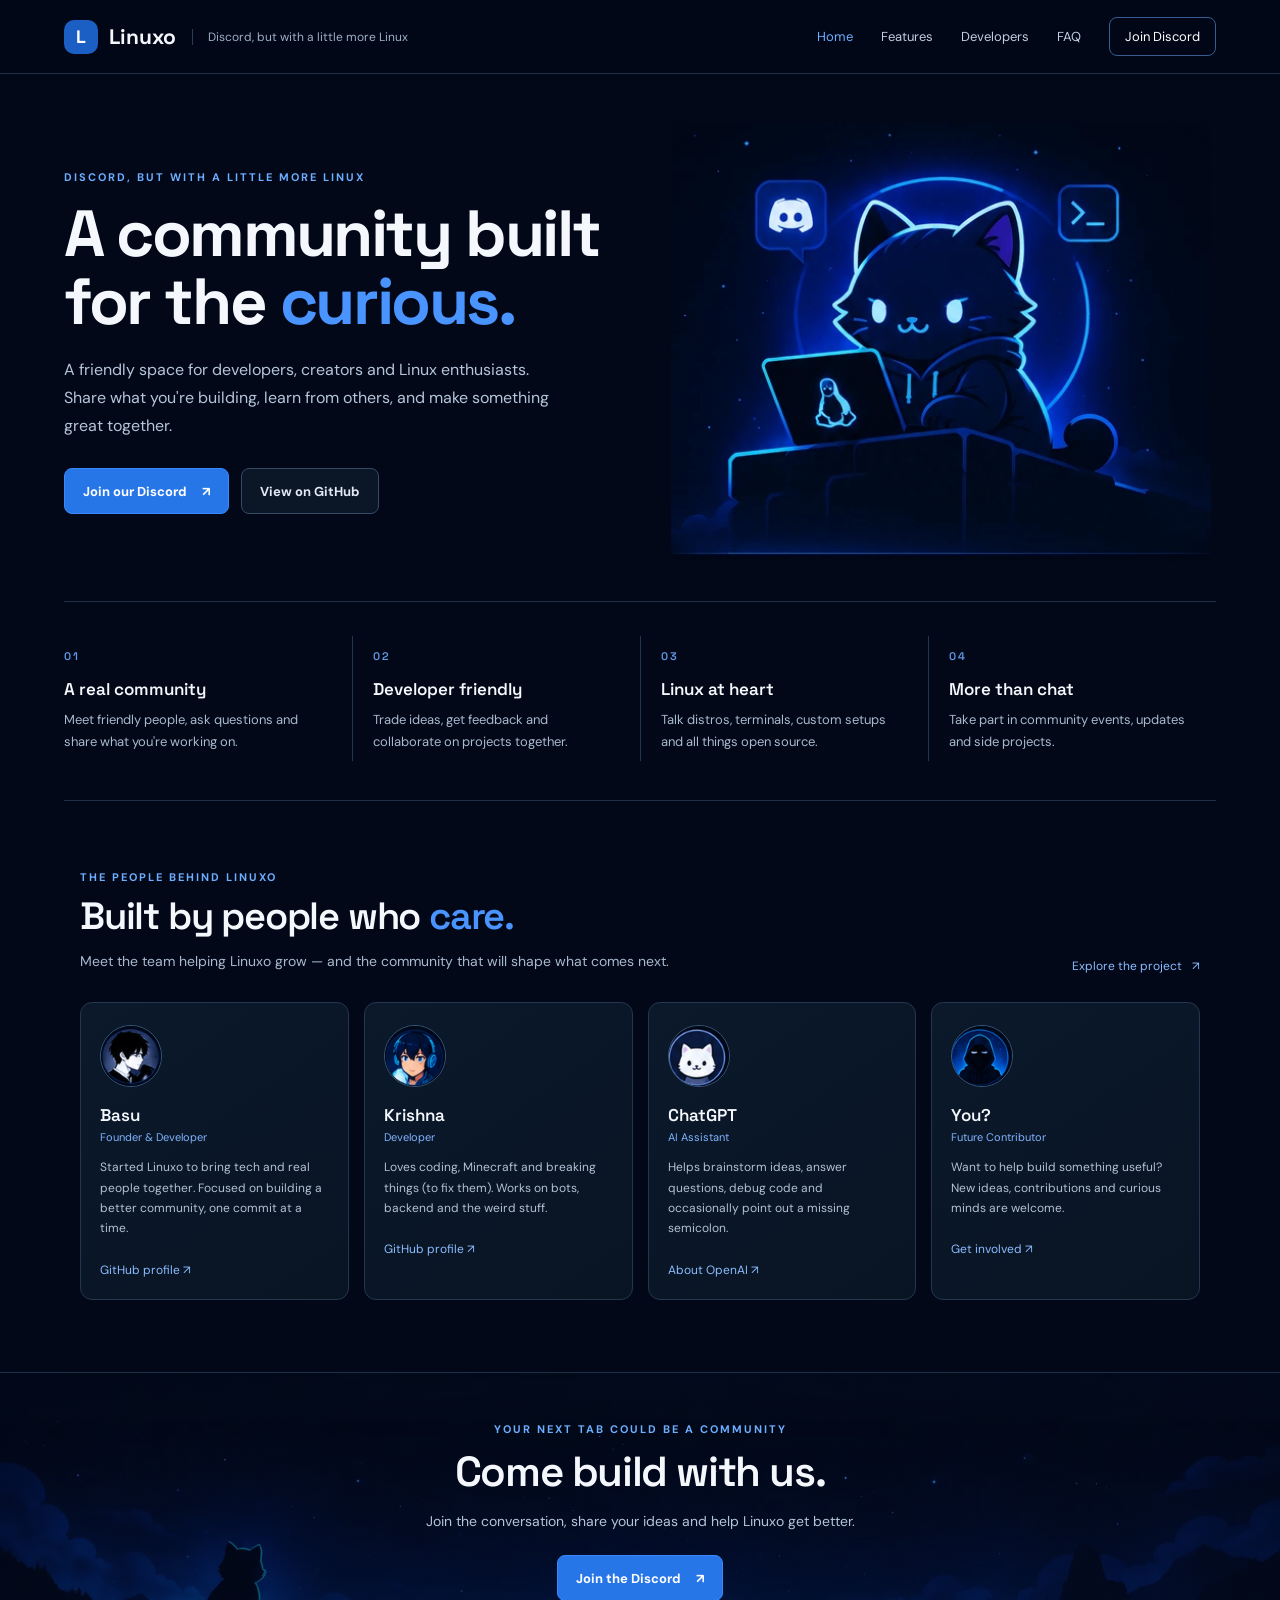
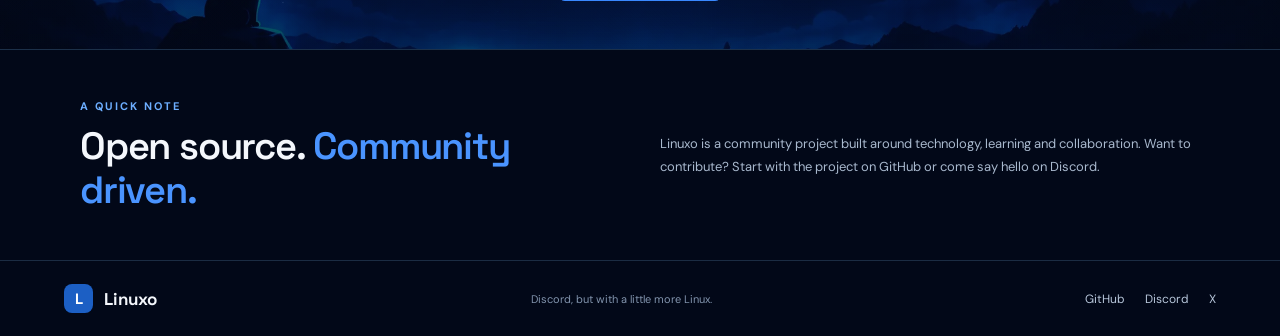
==== commit 235edc13: "Redesign Linuxo landing page" ====
--- a/index.html
+++ b/index.html
@@ -1,160 +1,53 @@
 <!doctype html>
 <html lang="en">
-  <head>
-    <meta charset="UTF-8" />
-    <meta name="viewport" content="width=device-width, initial-scale=1.0" />
-    <meta name="theme-color" content="#010817" />
-    <meta name="description" content="Linuxo is a calm, capable Discord bot for communities that like to keep things moving." />
-    <title>Linuxo — your server's secret weapon</title>
-    <link rel="icon" type="image/png" href="assets/linuxo-mark.png" />
-    <link rel="preconnect" href="https://fonts.googleapis.com" />
-    <link rel="preconnect" href="https://fonts.gstatic.com" crossorigin />
-    <link href="https://fonts.googleapis.com/css2?family=DM+Mono:wght@400;500&family=Space+Grotesk:wght@400;500;600;700&display=swap" rel="stylesheet" />
-    <link rel="preload" as="image" href="assets/linuxo-blue-banner.webp" type="image/webp" />
-    <link rel="stylesheet" href="styles.css" />
-  </head>
-  <body>
-    <a class="skip-link" href="#main-content">Skip to content</a>
-    <svg class="svg-sprite" xmlns="http://www.w3.org/2000/svg" aria-hidden="true">
-      <symbol id="icon-arrow" viewBox="0 0 20 20"><path d="M4 10h12M11 5l5 5-5 5" /></symbol>
-      <symbol id="icon-external" viewBox="0 0 20 20"><path d="M5 15 15 5M5 5h10v10" /></symbol>
-      <symbol id="icon-terminal" viewBox="0 0 24 24"><rect x="3" y="4" width="18" height="16" rx="3" /><path d="m7 9 3 3-3 3m6 0h4" /></symbol>
-      <symbol id="icon-shield" viewBox="0 0 24 24"><path d="m12 3 8 3v6c0 4-4 7-8 9-4-2-8-5-8-9V6l8-3Z" /><path d="m8 12 3 3 5-6" /></symbol>
-      <symbol id="icon-spark" viewBox="0 0 24 24"><path d="m12 3 2.5 6.5L21 12l-6.5 2.5L12 21l-2.5-6.5L3 12l6.5-2.5L12 3Z" /></symbol>
-    </svg>
-
-    <div class="page-shell" id="top">
-      <header class="site-header">
-        <a class="brand" href="#top" aria-label="Linuxo home">
-          <img class="brand-mark" src="assets/linuxo-mark.png" alt="" width="192" height="180" />
-          <span class="brand-name" data-site="name">Linuxo</span>
-          <span class="brand-slash" aria-hidden="true">/</span>
-        </a>
-        <nav class="desktop-nav" aria-label="Main navigation">
-          <a href="#what-it-does"><span aria-hidden="true">01.</span> What it does</a>
-          <a href="#commands"><span aria-hidden="true">02.</span> Commands</a>
-          <a href="#start"><span aria-hidden="true">03.</span> Get started</a>
-        </nav>
-        <a class="button button-small button-outline nav-cta" data-link="invite" href="https://discord.com/oauth2/authorize" target="_blank" rel="noopener noreferrer">
-          <span data-text="inviteLabel">Add to Discord</span>
-          <svg class="icon" aria-hidden="true"><use href="#icon-external" /></svg>
-        </a>
-        <button class="menu-toggle" type="button" aria-expanded="false" aria-controls="mobile-menu" aria-label="Open menu"><span></span><span></span></button>
-      </header>
-
-      <div class="mobile-menu" id="mobile-menu" aria-hidden="true" inert>
-        <nav aria-label="Mobile navigation">
-          <a href="#what-it-does"><span>What it does</span><span class="menu-index">01</span></a>
-          <a href="#commands"><span>Commands</span><span class="menu-index">02</span></a>
-          <a href="#start"><span>Get started</span><span class="menu-index">03</span></a>
-        </nav>
-        <a class="button button-primary mobile-menu-cta" data-link="invite" href="https://discord.com/oauth2/authorize" target="_blank" rel="noopener noreferrer"><span data-text="inviteLabel">Add to Discord</span><svg class="icon" aria-hidden="true"><use href="#icon-external" /></svg></a>
-      </div>
-
-      <main id="main-content" tabindex="-1">
-        <section class="hero content-section" aria-labelledby="hero-title">
-          <div class="hero-copy">
-            <div class="eyebrow reveal"><span class="pulse-dot" aria-hidden="true"></span><span data-site="statusLabel">Discord bot · ready to deploy</span></div>
-            <h1 class="reveal reveal-delay-1" id="hero-title" data-site="title">Your server's<br /><em>secret weapon.</em></h1>
-            <p class="hero-description reveal reveal-delay-2" data-site="description">Linuxo brings the everyday tools your community needs into one calm, capable Discord bot — so conversations stay moving and admins stay in the loop.</p>
-            <div class="hero-actions reveal reveal-delay-3">
-              <a class="button button-primary" data-link="invite" href="https://discord.com/oauth2/authorize" target="_blank" rel="noopener noreferrer"><span data-text="inviteLabel">Add to Discord</span><svg class="icon" aria-hidden="true"><use href="#icon-arrow" /></svg></a>
-              <a class="text-link" href="#commands">Explore commands <span aria-hidden="true">↓</span></a>
-            </div>
-            <div class="hero-note reveal reveal-delay-4"><svg class="icon" aria-hidden="true"><use href="#icon-terminal" /></svg><span data-site="tagline">Discord, but with a little Linux.</span></div>
-          </div>
-
-          <div class="hero-art reveal reveal-delay-2">
-            <div class="brand-scene">
-              <img src="assets/linuxo-blue-banner.webp" alt="The Linuxo swirl and wordmark surrounded by blue terminal, rocket, and community icons" width="1536" height="1024" fetchpriority="high" />
-              <div class="scene-caption"><span class="scene-path">~/linuxo</span><span>built for community <span aria-hidden="true">↗</span></span></div>
-            </div>
-            <div class="terminal-panel hero-terminal" role="region" aria-label="Linuxo terminal preview">
-              <div class="window-topbar">
-                <div class="window-lights" aria-hidden="true"><i></i><i></i><i></i></div>
-                <span>linuxo — bash</span><span class="window-badge">preview</span>
-              </div>
-              <div class="terminal-body">
-                <div class="terminal-line"><span class="terminal-prompt">linuxo@community</span><span class="terminal-path">:~$</span> <code>./linuxo --preview</code></div>
-                <div class="terminal-output"><span class="terminal-success">[ok]</span> Community tools initialized.</div>
-                <div class="terminal-output"><span class="terminal-success">[ok]</span> A little less busywork. A lot more flow.</div>
-                <div class="terminal-line terminal-ready"><span class="terminal-prompt">linuxo@community</span><span class="terminal-path">:~$</span> <span class="terminal-cursor" aria-hidden="true"></span></div>
-              </div>
-            </div>
-          </div>
-        </section>
-
-        <div class="signal-strip content-section" aria-label="Linuxo capabilities">
-          <span class="strip-label"><span aria-hidden="true">$</span> built to handle</span>
-          <div class="strip-capabilities"><span>moderation</span><span>community</span><span>automation</span><span>good vibes</span></div>
-          <span class="strip-end" aria-hidden="true">[ all systems go ]</span>
-        </div>
-
-        <section class="intro-section content-section" id="what-it-does" aria-labelledby="features-title">
-          <div class="section-kicker"><span>01</span><span class="kicker-line"></span><span>~/what-it-does</span></div>
-          <div class="intro-layout">
-            <h2 id="features-title">Less babysitting.<br /><span>More belonging.</span></h2>
-            <div class="intro-copy"><p>Running a server is a lot of small jobs. Linuxo handles the busywork with a little personality, leaving you more time for the moments that make your community yours.</p><a class="arrow-link" href="#start">See how it fits <svg class="icon" aria-hidden="true"><use href="#icon-external" /></svg></a></div>
-          </div>
-          <div class="feature-grid">
-            <article class="feature-card feature-card-blue">
-              <div class="card-topline"><span class="card-number">01 / community</span><svg class="feature-icon" aria-hidden="true"><use href="#icon-spark" /></svg></div>
-              <h3>Keep the<br />energy up.</h3>
-              <p>Handy commands for the little things: polls, reminders, welcome messages, and more ways to pull people in.</p>
-              <div class="card-command"><code>/poll</code><span aria-hidden="true">↗</span></div>
-            </article>
-            <article class="feature-card">
-              <div class="card-topline"><span class="card-number">02 / moderation</span><svg class="feature-icon" aria-hidden="true"><use href="#icon-shield" /></svg></div>
-              <h3>Make room<br />for humans.</h3>
-              <p>Useful guardrails and clear tools help your moderators protect the tone without killing the vibe.</p>
-              <div class="card-command"><span>less noise. more signal.</span><span aria-hidden="true">↗</span></div>
-            </article>
-            <article class="feature-card">
-              <div class="card-topline"><span class="card-number">03 / your workflow</span><svg class="feature-icon" aria-hidden="true"><use href="#icon-terminal" /></svg></div>
-              <h3>One bot.<br />Many rhythms.</h3>
-              <p>Start small, then make Linuxo part of the way your server already works. No heavy setup ceremony required.</p>
-              <div class="card-command"><code>/help</code><span aria-hidden="true">↗</span></div>
-            </article>
-          </div>
-        </section>
-
-        <section class="commands-section content-section" id="commands" aria-labelledby="commands-title">
-          <div class="section-kicker"><span>02</span><span class="kicker-line"></span><span>~/commands</span></div>
-          <div class="commands-heading"><h2 id="commands-title">A command for<br /><span>that.</span><span class="heading-cursor" aria-hidden="true">_</span></h2><p>Small shortcuts that make a big difference when your server is in motion.</p></div>
-          <div class="toolkit-layout">
-            <div class="commands-list" aria-label="Available command examples">
-              <div class="command-row"><code class="row-command">/poll</code><p class="row-description">Ask the room. Get a read.</p><span class="command-category">community</span></div>
-              <div class="command-row"><code class="row-command">/remind</code><p class="row-description">Put the important thing on a timer.</p><span class="command-category">utility</span></div>
-              <div class="command-row"><code class="row-command">/welcome</code><p class="row-description">Give new people a way in.</p><span class="command-category">community</span></div>
-              <div class="command-row"><code class="row-command">/help</code><p class="row-description">Find the right tool, right away.</p><span class="command-category">essentials</span></div>
-            </div>
-            <div class="terminal-panel command-preview" role="region" aria-label="Example of Linuxo's poll command">
-              <div class="window-topbar"><span><span class="terminal-symbol" aria-hidden="true">&gt;_</span> command preview</span><span class="window-badge">/poll</span></div>
-              <div class="preview-body">
-                <div class="preview-command"><span class="terminal-prompt" aria-hidden="true">$</span> <code>/poll</code> <span class="terminal-comment"># general</span></div>
-                <div class="preview-bot"><img src="assets/linuxo-mark.png" alt="" width="192" height="180" /><strong>Linuxo</strong><span class="bot-tag">BOT</span><span class="preview-label">example</span></div>
-                <p class="poll-question">What should we watch tonight?</p>
-                <div class="poll-options"><div class="poll-option poll-option-selected"><span aria-hidden="true">◉</span> Movie</div><div class="poll-option"><span aria-hidden="true">○</span> Series</div><div class="poll-option"><span aria-hidden="true">○</span> Surprise me</div></div>
-                <div class="poll-footer"><span>closes in 24h</span><span>0 votes</span></div>
-              </div>
-            </div>
-          </div>
-          <div class="commands-footnote"><svg class="icon" aria-hidden="true"><use href="#icon-terminal" /></svg><span>Slash commands, right where your community already is.</span></div>
-        </section>
-
-        <section class="invite-section content-section" id="start" aria-labelledby="invite-title">
-          <div class="invite-card">
-            <div class="invite-content"><div class="section-kicker"><span>03</span><span class="kicker-line"></span><span>~/get-started</span></div><h2 id="invite-title">Give your server<br /><em>something good.</em></h2><p>Linuxo is ready when you are. Bring a little more flow to the place you built.</p><a class="button button-primary" data-link="invite" href="https://discord.com/oauth2/authorize" target="_blank" rel="noopener noreferrer"><span data-text="inviteLabel">Add to Discord</span><svg class="icon" aria-hidden="true"><use href="#icon-external" /></svg></a><div class="deploy-steps"><span>01 invite</span><span aria-hidden="true">→</span><span>02 authorize</span><span aria-hidden="true">→</span><code>03 /help</code></div></div>
-            <div class="invite-art" aria-hidden="true"><div class="invite-orbit invite-orbit-one"></div><div class="invite-orbit invite-orbit-two"></div><img class="invite-mark" src="assets/linuxo-mark.png" alt="" width="192" height="180" loading="lazy" /><span class="invite-art-label">hello, community<span class="terminal-cursor"></span></span></div>
-          </div>
-        </section>
-      </main>
-
-      <footer class="site-footer content-section">
-        <div class="footer-main"><a class="brand footer-brand" href="#top" aria-label="Linuxo home"><img class="brand-mark" src="assets/linuxo-mark.png" alt="" width="192" height="180" loading="lazy" /><span class="brand-name" data-site="name">Linuxo</span></a><div class="footer-links"><a data-link="github" href="https://github.com/linuxo-bot/linuxo" target="_blank" rel="noopener noreferrer" data-label="githubLabel">View on GitHub</a><a data-link="discord" href="https://discord.gg/linuxo" target="_blank" rel="noopener noreferrer" data-label="discordLabel">Join the Discord</a><a data-link="privacy" href="/privacy">Privacy</a><a data-link="terms" href="/terms">Terms</a></div></div>
-        <div class="footer-meta"><span data-site="copyright">© 2024 Linuxo</span><span><span class="terminal-prompt" aria-hidden="true">$</span> Made with intention. <span class="footer-prompt" aria-hidden="true">_</span></span><a href="#top">Back to top ↑</a></div>
-      </footer>
-    </div>
-    <script src="script.js"></script>
-  </body>
+<head>
+<meta charset="utf-8">
+<meta name="viewport" content="width=device-width, initial-scale=1">
+<meta name="theme-color" content="#020818">
+<meta name="description" content="Linuxo — Discord, but with a little more Linux.">
+<title>Linuxo — Discord, but with a little more Linux</title>
+<link rel="preconnect" href="https://fonts.googleapis.com">
+<link rel="preconnect" href="https://fonts.gstatic.com" crossorigin>
+<link href="https://fonts.googleapis.com/css2?family=DM+Sans:wght@400;500;600;700&family=Space+Grotesk:wght@400;500;600;700&display=swap" rel="stylesheet">
+<link rel="stylesheet" href="styles.css">
+</head>
+<body>
+<header class="topbar">
+ <a class="brand" href="#home" aria-label="Linuxo home"><span class="brand-mark" aria-hidden="true">L</span><b>Linuxo</b><span class="tagline">Discord, but with a little more Linux</span></a>
+ <button class="menu-toggle" aria-label="Toggle menu" aria-expanded="false"><i></i><i></i></button>
+ <nav id="nav" aria-label="Main navigation"><a class="active" href="#home">Home</a><a href="#features">Features</a><a href="#developers">Developers</a><a href="#faq">FAQ</a><a class="nav-join discord-link" href="#join">Join Discord</a></nav>
+</header>
+<main>
+<section class="hero" id="home">
+ <div class="hero-copy reveal">
+  <p class="eyebrow">DISCORD, BUT WITH A LITTLE MORE LINUX</p>
+  <h1>A community built<br>for the <span>curious.</span></h1>
+  <p class="intro">A friendly space for developers, creators and Linux enthusiasts. Share what you're building, learn from others, and make something great together.</p>
+  <div class="actions"><a class="btn primary discord-link" href="#join">Join our Discord <span aria-hidden="true">↗</span></a><a class="btn secondary" href="https://github.com/Krishnadehariyareturns/Linuxo-Is-On">View on GitHub</a></div>
+ </div>
+ <div class="hero-visual reveal"><img class="hero-art" src="hero-art.webp" alt="Illustrated dark cat mascot in a hoodie with blue accents"></div>
+</section>
+<section class="feature-strip" id="features" aria-label="Community features">
+ <article class="feature"><span class="feature-number">01</span><h3>A real community</h3><p>Meet friendly people, ask questions and share what you're working on.</p></article>
+ <article class="feature"><span class="feature-number">02</span><h3>Developer friendly</h3><p>Trade ideas, get feedback and collaborate on projects together.</p></article>
+ <article class="feature"><span class="feature-number">03</span><h3>Linux at heart</h3><p>Talk distros, terminals, custom setups and all things open source.</p></article>
+ <article class="feature"><span class="feature-number">04</span><h3>More than chat</h3><p>Take part in community events, updates and side projects.</p></article>
+</section>
+<section class="developers section-wrap" id="developers">
+ <div class="developer-head reveal"><div><p class="eyebrow">THE PEOPLE BEHIND LINUXO</p><h2>Built by people who <span>care.</span></h2><p>Meet the team helping Linuxo grow — and the community that will shape what comes next.</p></div><a class="text-link" href="https://github.com/Krishnadehariyareturns/Linuxo-Is-On">Explore the project <span aria-hidden="true">↗</span></a></div>
+ <div class="dev-grid">
+  <article class="dev-card reveal"><img src="avatar-basu.webp" alt="Basu's profile avatar" class="avatar"><h3>Basu</h3><p class="role">Founder &amp; Developer</p><p class="bio">Started Linuxo to bring tech and real people together. Focused on building a better community, one commit at a time.</p><a class="profile-link" href="https://github.com/Krishnadehariyareturns">GitHub profile ↗</a></article>
+  <article class="dev-card reveal"><img src="avatar-krishna.webp" alt="Krishna's profile avatar" class="avatar"><h3>Krishna</h3><p class="role">Developer</p><p class="bio">Loves coding, Minecraft and breaking things (to fix them). Works on bots, backend and the weird stuff.</p><a class="profile-link" href="https://github.com/Krishnadehariyareturns">GitHub profile ↗</a></article>
+  <article class="dev-card reveal"><img src="avatar-ai.webp" alt="AI assistant avatar" class="avatar"><h3>ChatGPT</h3><p class="role">AI Assistant</p><p class="bio">Helps brainstorm ideas, answer questions, debug code and occasionally point out a missing semicolon.</p><a class="profile-link" href="https://openai.com">About OpenAI ↗</a></article>
+  <article class="dev-card reveal"><img src="avatar-you.webp" alt="Placeholder avatar for a future contributor" class="avatar"><h3>You?</h3><p class="role">Future Contributor</p><p class="bio">Want to help build something useful? New ideas, contributions and curious minds are welcome.</p><a class="profile-link discord-link" href="#join">Get involved ↗</a></article>
+ </div>
+</section>
+<section class="join" id="join">
+ <div class="join-copy reveal"><p class="eyebrow">YOUR NEXT TAB COULD BE A COMMUNITY</p><h2>Come build with us.</h2><p>Join the conversation, share your ideas and help Linuxo get better.</p><a class="btn primary discord-link" href="#join">Join the Discord <span aria-hidden="true">↗</span></a></div>
+</section>
+<section class="faq section-wrap" id="faq"><div><p class="eyebrow">A QUICK NOTE</p><h2>Open source. <span>Community driven.</span></h2></div><p>Linuxo is a community project built around technology, learning and collaboration. Want to contribute? Start with the project on GitHub or come say hello on Discord.</p></section>
+</main>
+<footer><a class="footer-brand" href="#home"><span class="brand-mark" aria-hidden="true">L</span><b>Linuxo</b></a><p>Discord, but with a little more Linux.</p><div><a href="https://github.com/Krishnadehariyareturns/Linuxo-Is-On">GitHub</a><a class="discord-link" href="#join">Discord</a><a href="https://x.com">X</a></div></footer>
+<script src="script.js"></script>
+</body>
 </html>
--- a/styles.css
+++ b/styles.css
@@ -1,339 +1,18 @@
-:root {
-  color-scheme: dark;
-  --ink: #f5f8ff;
-  --ink-soft: #d2e1f7;
-  --paper: #010817;
-  --paper-dark: #081225;
-  --muted: #a0b2cf;
-  --muted-dark: #7f96ba;
-  --blue: #1684ff;
-  --blue-bright: #61b4ff;
-  --terminal: #091737;
-  --terminal-border: #18366f;
-  --terminal-text: #f5f8ff;
-  --command: #6eaeff;
-  --prompt: #3278db;
-  --cursor: #1684ff;
-  --line: #172a46;
-  --radius: 16px;
-  --sans: "Space Grotesk", Arial, sans-serif;
-  --mono: "DM Mono", "SFMono-Regular", Consolas, "Liberation Mono", monospace;
-  --gutter: clamp(22px, 6.5vw, 104px);
-}
-
-* { box-sizing: border-box; }
-html { scroll-behavior: smooth; scroll-padding-top: 28px; }
-body { margin: 0; background: var(--paper); color: var(--ink); font-family: var(--sans); -webkit-font-smoothing: antialiased; }
-::selection { background: #235a9c; color: #fff; }
-a { color: inherit; text-decoration: none; }
-button { font: inherit; }
-button, a { -webkit-tap-highlight-color: transparent; }
-:focus-visible { outline: 2px solid var(--blue-bright); outline-offset: 5px; }
-main:focus { outline: none; }
-img { display: block; max-width: 100%; height: auto; }
-h1, h2, h3, p { margin: 0; }
-code, pre, kbd, samp { font-family: var(--mono); }
-.svg-sprite { position: absolute; width: 0; height: 0; overflow: hidden; }
-.icon, .feature-icon { width: 20px; height: 20px; fill: none; stroke: currentColor; stroke-width: 1.6; stroke-linecap: round; stroke-linejoin: round; flex-shrink: 0; }
-.skip-link { position: fixed; left: 20px; top: 12px; z-index: 100; padding: 12px 18px; background: var(--terminal); color: var(--terminal-text); border: 1px solid var(--blue); border-radius: 8px; transform: translateY(-160%); }
-.skip-link:focus { transform: translateY(0); }
-.page-shell { max-width: 1600px; margin: 0 auto; }
-.content-section { padding-left: var(--gutter); padding-right: var(--gutter); }
-
-/* The wordmark stays sans-serif; Linux-flavored interface labels stay monospace. */
-.site-header { min-height: 88px; padding: 20px var(--gutter); display: flex; align-items: center; justify-content: space-between; gap: 24px; border-bottom: 1px solid var(--line); }
-.brand { display: inline-flex; align-items: center; gap: 10px; flex-shrink: 0; }
-.brand-mark { width: 36px; height: 34px; object-fit: contain; filter: drop-shadow(0 0 9px #1684ff24); }
-.brand-name { font-size: 24px; font-weight: 700; letter-spacing: -.05em; }
-.brand-slash { color: var(--blue); font-family: var(--mono); font-size: 22px; margin-left: 4px; }
-.desktop-nav { display: flex; gap: clamp(18px, 2.4vw, 38px); font-family: var(--mono); font-size: 11px; color: var(--muted); }
-.desktop-nav a { white-space: nowrap; transition: color .2s ease; }
-.desktop-nav a span { margin-right: 5px; color: var(--blue-bright); font-size: 10px; }
-.desktop-nav a:hover, .footer-links a:hover { color: var(--ink); }
-.button { min-height: 51px; display: inline-flex; align-items: center; justify-content: center; gap: 20px; padding: 0 22px; border: 1px solid transparent; border-radius: 8px; font-size: 13px; font-weight: 600; transition: background .2s ease, border-color .2s ease, transform .2s ease, box-shadow .2s ease; }
-.button:hover { transform: translateY(-2px); }
-.button-primary { color: #fff; background: #1268d5; border-color: #358af5; box-shadow: 0 4px 24px #1684ff18, inset 0 1px 0 #ffffff14; }
-.button-primary:hover { background: #0d5bbf; border-color: var(--blue-bright); box-shadow: 0 8px 30px #1684ff24; }
-.button-outline { min-height: 40px; padding: 0 15px; gap: 10px; border-color: #28518a; background: #0b1a33; color: var(--ink); font-size: 11px; }
-.button-outline:hover { border-color: var(--blue); background: var(--terminal); }
-.button .icon { width: 17px; height: 17px; }
-.menu-toggle { display: none; padding: 9px; width: 42px; min-height: 42px; background: transparent; color: var(--ink); border: 1px solid var(--terminal-border); border-radius: 7px; cursor: pointer; }
-.menu-toggle span { display: block; height: 2px; background: currentColor; margin: 5px 0; transition: transform .2s ease; }
-.menu-toggle[aria-expanded="true"] span:first-child { transform: translateY(3.5px) rotate(45deg); }
-.menu-toggle[aria-expanded="true"] span:last-child { transform: translateY(-3.5px) rotate(-45deg); }
-.mobile-menu { display: none; }
-
-/* Hero: supplied brand artwork above a real, selectable terminal panel. */
-.hero { position: relative; isolation: isolate; display: grid; grid-template-columns: minmax(0, 1.05fr) minmax(0, 1fr); align-items: center; gap: clamp(32px, 5vw, 80px); padding-top: 84px; padding-bottom: 88px; }
-.hero::before { content: ""; position: absolute; z-index: -1; inset: 0; pointer-events: none; background: radial-gradient(ellipse at 86% 30%, #1684ff0a, transparent 60%), radial-gradient(ellipse at 15% 75%, #3278db08, transparent 55%); }
-.eyebrow { display: flex; align-items: center; gap: 10px; color: var(--muted); font-family: var(--mono); font-size: 10px; line-height: 1.6; }
-.pulse-dot { display: inline-block; flex-shrink: 0; width: 6px; height: 6px; border-radius: 50%; background: var(--prompt); box-shadow: 0 0 0 4px #3278db18, 0 0 12px #3278db33; }
-h1 { margin: 24px 0; font-size: clamp(48px, 5.35vw, 82px); font-weight: 600; line-height: 1.04; letter-spacing: -.065em; }
-h1 em, h2 em { color: var(--blue-bright); font-style: normal; }
-.hero-description { max-width: 440px; color: var(--muted); font-size: 15px; line-height: 1.8; }
-.hero-actions { display: flex; flex-wrap: wrap; align-items: center; gap: 24px; margin-top: 32px; }
-.text-link { display: inline-flex; align-items: center; gap: 10px; color: var(--ink-soft); font-size: 12px; transition: color .2s ease; }
-.text-link:hover { color: var(--blue-bright); }
-.text-link span { color: var(--blue-bright); font-size: 17px; }
-.hero-note { display: flex; align-items: center; gap: 9px; margin-top: 42px; color: var(--muted-dark); font-family: var(--mono); font-size: 10px; line-height: 1.7; }
-.hero-note .icon { color: var(--blue-bright); width: 16px; height: 16px; }
-.hero-art { min-width: 0; }
-.brand-scene { position: relative; overflow: hidden; border: 1px solid var(--terminal-border); border-radius: var(--radius); background: #020917; box-shadow: 0 24px 64px #00000030, 0 0 60px #1684ff0c; }
-.brand-scene img { width: 100%; height: auto; aspect-ratio: 3 / 2; object-fit: cover; }
-.scene-caption { position: absolute; bottom: 0; left: 0; right: 0; padding: 28px 20px 15px; display: flex; align-items: center; justify-content: space-between; gap: 12px; color: var(--muted); font-family: var(--mono); font-size: 9px; background: linear-gradient(transparent, #020917ed); }
-.scene-path { color: var(--blue-bright); }
-.scene-caption > span:last-child > span { color: var(--blue-bright); margin-left: 6px; }
-
-/* All terminal surfaces use the supplied panel tokens, including their chrome. */
-.terminal-panel { overflow: hidden; border: 1px solid var(--terminal-border); border-radius: 11px; background: var(--terminal); color: var(--terminal-text); font-family: var(--mono); font-size: 11px; line-height: 1.7; }
-.terminal-panel code, .terminal-panel pre { font-family: var(--mono); font-size: inherit; }
-.hero-terminal { position: relative; margin: -10px 16px 0; box-shadow: 0 20px 48px #00000040; }
-.window-topbar { display: flex; justify-content: space-between; align-items: center; gap: 12px; min-height: 39px; padding: 9px 16px; border-bottom: 1px solid var(--terminal-border); font-size: 9px; color: var(--muted); }
-.window-lights { display: flex; gap: 6px; }
-.window-lights i { display: block; width: 7px; height: 7px; border-radius: 50%; background: #5277b2; }
-.window-lights i:first-child { background: #44618e; }
-.window-lights i:nth-child(2) { background: #5688cb; }
-.window-lights i:last-child { background: var(--blue-bright); }
-.window-badge { font-size: 8px; border: 1px solid var(--terminal-border); border-radius: 4px; padding: 1px 6px; color: var(--muted); }
-.terminal-body { padding: 18px; }
-.terminal-line { overflow-wrap: anywhere; }
-.terminal-prompt, .terminal-success, .terminal-symbol { color: var(--prompt); }
-.terminal-path { color: var(--muted); margin-right: 5px; }
-.terminal-line code { color: var(--command); }
-.terminal-output { margin-top: 9px; color: var(--terminal-text); font-size: 10px; overflow-wrap: anywhere; }
-.terminal-success { margin-right: 6px; }
-.terminal-ready { margin-top: 16px; }
-.terminal-cursor { display: inline-block; vertical-align: middle; width: 7px; height: 13px; background: var(--cursor); box-shadow: 0 0 10px #1684ff55; animation: cursor-blink 1.2s step-end infinite; }
-@keyframes cursor-blink { 0%, 45% { opacity: 1; } 50%, 95% { opacity: 0; } }
-
-.signal-strip { display: flex; align-items: center; justify-content: space-between; gap: 24px; padding-top: 22px; padding-bottom: 22px; border-top: 1px solid var(--line); border-bottom: 1px solid var(--line); background: #0a1426; color: var(--muted); font-family: var(--mono); font-size: 10px; }
-.strip-label { white-space: nowrap; }
-.strip-label > span { color: var(--blue-bright); margin-right: 8px; }
-.strip-capabilities { display: flex; flex-wrap: wrap; gap: 24px; color: var(--ink-soft); }
-.strip-capabilities > span { white-space: nowrap; }
-.strip-capabilities > span::before { content: "+"; color: var(--blue); margin-right: 8px; }
-.strip-end { color: var(--muted-dark); font-size: 9px; white-space: nowrap; }
-
-.intro-section { padding-top: 100px; padding-bottom: 100px; }
-.section-kicker { display: flex; align-items: center; gap: 12px; color: var(--muted); font-family: var(--mono); font-size: 10px; }
-.section-kicker > span:first-child { color: var(--blue-bright); }
-.kicker-line { width: 30px; height: 1px; background: var(--terminal-border); }
-.intro-layout { display: grid; grid-template-columns: minmax(0, 1.2fr) minmax(0, .8fr); align-items: center; gap: 60px; margin-top: 28px; }
-h2 { font-size: clamp(38px, 4.2vw, 64px); line-height: 1.07; letter-spacing: -.06em; font-weight: 500; }
-.intro-layout h2 span, .commands-heading h2 > span:first-child { color: var(--blue-bright); }
-.intro-copy { max-width: 355px; justify-self: end; }
-.intro-copy p, .commands-heading p { color: var(--muted); font-size: 14px; line-height: 1.8; }
-.arrow-link { display: inline-flex; align-items: center; gap: 16px; margin-top: 22px; color: var(--ink-soft); font-family: var(--mono); font-size: 10px; }
-.arrow-link .icon { color: var(--blue-bright); width: 16px; height: 16px; }
-.arrow-link:hover { color: var(--blue-bright); }
-.feature-grid { display: grid; grid-template-columns: repeat(3, minmax(0, 1fr)); gap: 18px; margin-top: 48px; }
-.feature-card { min-width: 0; padding: 26px; border: 1px solid var(--line); border-radius: var(--radius); background: linear-gradient(145deg, #0e1d36, #081225); display: flex; flex-direction: column; align-items: flex-start; }
-.feature-card-blue { background: radial-gradient(ellipse at 100% 0, #1684ff0c, transparent 70%), linear-gradient(145deg, #0d2852, #0b1a35); border-color: #28518a; }
-.card-topline { display: flex; align-items: center; justify-content: space-between; gap: 12px; width: 100%; }
-.card-number { color: var(--muted); font-family: var(--mono); font-size: 9px; }
-.feature-icon { width: 27px; height: 27px; color: var(--blue-bright); stroke-width: 1.4; }
-.feature-card h3 { margin: 32px 0 18px; font-size: clamp(28px, 2.8vw, 42px); font-weight: 500; line-height: 1.07; letter-spacing: -.05em; }
-.feature-card p { color: var(--muted); font-size: 12px; line-height: 1.8; margin-bottom: 28px; }
-.card-command { display: flex; align-items: center; justify-content: space-between; gap: 12px; width: 100%; padding-top: 18px; border-top: 1px solid var(--terminal-border); margin-top: auto; color: var(--command); font-family: var(--mono); font-size: 10px; }
-.card-command > span:last-child { font-size: 17px; }
-
-.commands-section { padding-top: 86px; padding-bottom: 86px; border-top: 1px solid var(--line); border-bottom: 1px solid var(--line); background: radial-gradient(ellipse at 90% 100%, #1684ff08, transparent 70%), var(--paper-dark); }
-.commands-heading { display: flex; align-items: flex-end; justify-content: space-between; gap: 40px; margin-top: 28px; }
-.commands-heading p { max-width: 285px; padding-bottom: 4px; }
-.heading-cursor { color: var(--command); font-family: var(--mono); font-size: .9em; margin-left: 4px; }
-.toolkit-layout { display: grid; grid-template-columns: minmax(0, 1.35fr) minmax(0, .85fr); gap: 40px; align-items: stretch; margin-top: 48px; }
-.commands-list { border-top: 1px solid var(--terminal-border); }
-.command-row { min-height: 88px; padding: 20px 0; display: grid; grid-template-columns: minmax(94px, .65fr) minmax(0, 1.35fr); align-items: center; gap: 8px 14px; border-bottom: 1px solid var(--terminal-border); }
-.row-command { grid-row: 1 / span 2; color: var(--command); font-size: 16px; }
-.row-description { color: var(--ink-soft); font-size: 12px; line-height: 1.6; }
-.command-category { grid-column: 2; color: var(--muted-dark); font-family: var(--mono); font-size: 9px; }
-.command-preview { align-self: center; }
-.terminal-symbol { margin-right: 5px; }
-.preview-body { padding: 22px; }
-.preview-command { padding-bottom: 18px; border-bottom: 1px solid var(--terminal-border); color: var(--command); }
-.terminal-comment { color: var(--muted); margin-left: 9px; font-size: 10px; }
-.preview-bot { display: flex; align-items: center; gap: 9px; margin: 20px 0 16px; }
-.preview-bot img { width: 24px; height: 24px; object-fit: contain; }
-.preview-bot strong { font-size: 11px; font-weight: 500; }
-.bot-tag { font-size: 7px; padding: 1px 5px; border-radius: 4px; background: #174383; color: var(--terminal-text); }
-.preview-label { margin-left: auto; color: var(--muted); font-size: 8px; }
-.poll-question { color: var(--terminal-text); font-size: 11px; line-height: 1.7; }
-.poll-options { display: grid; gap: 7px; margin-top: 14px; }
-.poll-option { display: flex; gap: 9px; align-items: center; min-height: 34px; border: 1px solid var(--terminal-border); padding: 7px 10px; border-radius: 5px; font-size: 10px; }
-.poll-option > span { color: var(--muted); }
-.poll-option-selected { border-color: #2f65ac; background: #15468740; }
-.poll-option-selected > span { color: var(--command); }
-.poll-footer { display: flex; justify-content: space-between; gap: 10px; margin-top: 16px; color: var(--muted); font-size: 8px; }
-.poll-footer > span:last-child { color: var(--command); }
-.commands-footnote { display: flex; align-items: center; gap: 10px; margin-top: 26px; color: var(--muted); font-family: var(--mono); font-size: 10px; line-height: 1.7; }
-.commands-footnote .icon { color: var(--blue-bright); width: 17px; height: 17px; }
-
-.invite-section { padding-top: 88px; padding-bottom: 88px; }
-.invite-card { display: grid; grid-template-columns: minmax(0, 1.35fr) minmax(0, .65fr); align-items: center; gap: 30px; position: relative; overflow: hidden; padding: clamp(30px, 4.2vw, 64px); background: radial-gradient(ellipse at 90% 45%, #1684ff0e, transparent 65%), radial-gradient(ellipse at 10% 85%, #3278db0a, transparent 60%), linear-gradient(120deg, #0c1f3d, #09142a); border: 1px solid var(--terminal-border); border-radius: 20px; }
-.invite-content { position: relative; z-index: 1; }
-.invite-card h2 { margin-top: 26px; font-size: clamp(38px, 4.5vw, 68px); }
-.invite-card p { max-width: 350px; margin-top: 20px; color: var(--muted); font-size: 13px; line-height: 1.8; }
-.invite-card .button { margin-top: 28px; }
-.deploy-steps { display: flex; align-items: center; flex-wrap: wrap; gap: 9px; margin-top: 26px; font-family: var(--mono); font-size: 9px; color: var(--muted); }
-.deploy-steps > span:nth-child(even) { color: var(--blue); }
-.deploy-steps code { color: var(--command); }
-.invite-art { position: relative; display: flex; flex-direction: column; align-items: center; justify-content: center; min-height: 290px; }
-.invite-mark { position: relative; width: 165px; height: auto; filter: drop-shadow(0 0 28px #1684ff33); }
-.invite-orbit { position: absolute; width: 280px; height: 280px; border: 1px solid #2a64b855; border-radius: 50%; }
-.invite-orbit-one::after { content: ""; position: absolute; left: 38px; top: 30px; width: 6px; height: 6px; border-radius: 50%; background: var(--blue-bright); box-shadow: 0 0 15px var(--blue); }
-.invite-orbit-two { width: 345px; height: 345px; border-color: #2a64b82b; }
-.invite-art-label { position: relative; margin-top: 26px; font-family: var(--mono); font-size: 10px; color: var(--blue-bright); }
-.invite-art-label .terminal-cursor { margin-left: 6px; width: 6px; height: 11px; }
-
-.site-footer { padding-top: 32px; padding-bottom: 26px; border-top: 1px solid var(--line); }
-.footer-main { display: flex; align-items: center; justify-content: space-between; gap: 30px; }
-.footer-brand .brand-name { font-size: 20px; }
-.footer-brand .brand-mark { width: 29px; height: 28px; }
-.footer-links { display: flex; align-items: center; flex-wrap: wrap; gap: 26px; color: var(--muted); font-family: var(--mono); font-size: 10px; line-height: 1.8; }
-.footer-links a { transition: color .2s ease; }
-.footer-meta { display: flex; justify-content: space-between; align-items: center; flex-wrap: wrap; gap: 16px; margin-top: 26px; padding-top: 22px; border-top: 1px solid var(--line); color: var(--muted-dark); font-family: var(--mono); font-size: 9px; line-height: 1.8; }
-.footer-prompt { color: var(--blue-bright); }
-.footer-meta a:hover { color: var(--ink); }
-
-.reveal { animation: appear .7s cubic-bezier(.2,.7,.2,1) both; }
-.reveal-delay-1 { animation-delay: .08s; }
-.reveal-delay-2 { animation-delay: .16s; }
-.reveal-delay-3 { animation-delay: .24s; }
-.reveal-delay-4 { animation-delay: .32s; }
-@keyframes appear { from { opacity: 0; transform: translateY(12px); } to { opacity: 1; transform: translateY(0); } }
-
-@media (min-width: 1250px) {
-  .command-row { grid-template-columns: 110px minmax(0, 1fr) auto; }
-  .row-command { grid-row: auto; }
-  .command-category { grid-column: auto; }
-}
-
-@media (max-width: 1100px) {
-  .desktop-nav { gap: 18px; font-size: 10px; }
-  .desktop-nav a span { display: none; }
-  .hero { gap: 32px; }
-  .hero-actions { gap: 18px; }
-  .strip-end { display: none; }
-  .strip-capabilities { gap: 18px; }
-  .intro-layout { gap: 36px; }
-  .feature-card { padding: 23px; }
-  .toolkit-layout { gap: 28px; }
-}
-
-@media (max-width: 900px) {
-  .desktop-nav, .nav-cta { display: none; }
-  .menu-toggle { display: block; }
-  .site-header { min-height: 76px; }
-  .mobile-menu { position: absolute; z-index: 10; display: block; left: 0; right: 0; visibility: hidden; max-height: 0; overflow: hidden; background: var(--terminal); border-bottom: 1px solid transparent; transition: max-height .25s ease, visibility .25s ease, border-color .25s ease; }
-  .mobile-menu.open { visibility: visible; max-height: 340px; border-bottom-color: var(--terminal-border); box-shadow: 0 18px 30px #00000040; }
-  .mobile-menu nav a { display: flex; justify-content: space-between; align-items: center; padding: 18px var(--gutter); border-bottom: 1px solid var(--terminal-border); font-size: 14px; }
-  .menu-index { color: var(--command); font-family: var(--mono); font-size: 10px; }
-  .mobile-menu-cta { margin: 18px var(--gutter) 22px; width: calc(100% - 2 * var(--gutter)); }
-  .hero { grid-template-columns: minmax(0, 1fr); gap: 48px; padding-top: 64px; padding-bottom: 64px; }
-  .hero-copy { max-width: 610px; }
-  h1 { font-size: clamp(54px, 8vw, 76px); }
-  .hero-description { max-width: 500px; }
-  .hero-art { width: 100%; max-width: 600px; justify-self: center; }
-  .hero-note { margin-top: 28px; }
-  .terminal-body { padding: 20px; }
-  .hero-terminal { margin-left: 24px; margin-right: 24px; }
-  .signal-strip { flex-wrap: wrap; justify-content: flex-start; gap: 18px 28px; }
-  .intro-section { padding-top: 74px; padding-bottom: 74px; }
-  .intro-layout { grid-template-columns: minmax(0, 1.1fr) minmax(0, .9fr); gap: 30px; }
-  h2 { font-size: clamp(38px, 5.1vw, 50px); }
-  .intro-copy p { font-size: 13px; }
-  .feature-grid { gap: 12px; }
-  .feature-card { padding: 20px; }
-  .card-number { font-size: 8px; }
-  .feature-icon { width: 23px; height: 23px; }
-  .feature-card h3 { font-size: 30px; }
-  .feature-card p { font-size: 11px; }
-  .card-command { font-size: 9px; }
-  .commands-section { padding-top: 74px; padding-bottom: 74px; }
-  .toolkit-layout { grid-template-columns: minmax(0, 1.1fr) minmax(0, .9fr); gap: 24px; }
-  .command-row { grid-template-columns: 88px minmax(0, 1fr); }
-  .row-command { font-size: 14px; }
-  .row-description { font-size: 11px; }
-  .preview-body { padding: 18px; }
-  .invite-section { padding-top: 68px; padding-bottom: 68px; }
-  .invite-card { grid-template-columns: minmax(0, 1.3fr) minmax(0, .7fr); gap: 16px; }
-  .invite-card h2 { font-size: clamp(38px, 5.1vw, 48px); }
-  .invite-mark { width: 115px; }
-  .invite-orbit { width: 215px; height: 215px; }
-  .invite-orbit-two { width: 270px; height: 270px; }
-  .invite-art-label { font-size: 8px; }
-  .footer-links { gap: 18px; }
-}
-
-@media (max-width: 650px) {
-  :root { --gutter: 22px; }
-  .site-header { padding-top: 16px; padding-bottom: 16px; min-height: 73px; }
-  .brand-name { font-size: 22px; }
-  .brand-mark { width: 32px; height: 30px; }
-  .hero { padding-top: 48px; padding-bottom: 48px; gap: 38px; }
-  .eyebrow { font-size: 9px; }
-  h1 { font-size: clamp(40px, 10.8vw, 64px); margin-top: 22px; margin-bottom: 22px; }
-  .hero-description { font-size: 14px; line-height: 1.8; }
-  .hero-actions { gap: 20px; margin-top: 27px; }
-  .button { padding-left: 18px; padding-right: 18px; }
-  .hero-note { font-size: 9px; margin-top: 28px; }
-  .brand-scene { border-radius: 12px; }
-  .scene-caption { padding-left: 14px; padding-right: 14px; font-size: 8px; }
-  .hero-terminal { margin-left: 8px; margin-right: 8px; }
-  .window-topbar { padding-left: 12px; padding-right: 12px; }
-  .terminal-body { padding: 16px 13px; }
-  .terminal-panel { font-size: 10px; }
-  .terminal-output { font-size: 9px; }
-  .signal-strip { padding-top: 20px; padding-bottom: 20px; gap: 16px; font-size: 9px; }
-  .strip-capabilities { width: 100%; gap: 12px 20px; }
-  .intro-section { padding-top: 62px; padding-bottom: 62px; }
-  .section-kicker { font-size: 9px; }
-  .intro-layout { grid-template-columns: minmax(0, 1fr); gap: 24px; }
-  h2 { font-size: clamp(34px, 9.5vw, 50px); }
-  .intro-copy { justify-self: start; max-width: 420px; }
-  .intro-copy p { font-size: 13px; }
-  .arrow-link { margin-top: 18px; }
-  .feature-grid { grid-template-columns: minmax(0, 1fr); gap: 14px; margin-top: 32px; }
-  .feature-card { padding: 25px; }
-  .card-number { font-size: 9px; }
-  .feature-icon { width: 27px; height: 27px; }
-  .feature-card h3 { font-size: 36px; margin-top: 26px; }
-  .feature-card p { max-width: 380px; font-size: 12px; margin-bottom: 22px; }
-  .card-command { font-size: 10px; }
-  .commands-section { padding-top: 62px; padding-bottom: 62px; }
-  .commands-heading { flex-direction: column; align-items: flex-start; gap: 22px; }
-  .commands-heading p { max-width: 330px; font-size: 13px; }
-  .toolkit-layout { grid-template-columns: minmax(0, 1fr); gap: 28px; margin-top: 32px; }
-  .command-row { grid-template-columns: minmax(90px, .45fr) minmax(0, 1fr); min-height: 83px; }
-  .row-command { font-size: 15px; }
-  .row-description { font-size: 12px; }
-  .command-preview { width: 100%; }
-  .preview-body { padding: 22px; }
-  .terminal-comment { font-size: 10px; }
-  .poll-question { font-size: 12px; }
-  .poll-option { font-size: 11px; min-height: 38px; }
-  .commands-footnote { font-size: 9px; align-items: flex-start; }
-  .commands-footnote .icon { margin-top: 2px; }
-  .invite-section { padding-top: 52px; padding-bottom: 52px; }
-  .invite-card { grid-template-columns: minmax(0, 1fr); padding: 30px 24px; border-radius: 15px; gap: 30px; }
-  .invite-card h2 { font-size: clamp(31px, 8.2vw, 47px); }
-  .invite-card p { font-size: 12px; }
-  .invite-card .button { margin-top: 24px; }
-  .deploy-steps { font-size: 8px; gap: 7px; }
-  .invite-art { min-height: 195px; margin-top: 6px; }
-  .invite-mark { width: 108px; }
-  .invite-orbit { width: 190px; height: 190px; }
-  .invite-orbit-two { width: 240px; height: 240px; }
-  .invite-art-label { font-size: 9px; margin-top: 18px; }
-  .footer-main { flex-direction: column; align-items: flex-start; gap: 22px; }
-  .footer-links { gap: 12px 22px; font-size: 9px; }
-  .footer-meta { gap: 14px 24px; font-size: 8px; }
-  .footer-meta > span:nth-child(2) { order: 3; flex-basis: 100%; }
-}
-
-@media (prefers-reduced-motion: reduce) {
-  html { scroll-behavior: auto; }
-  .reveal, .terminal-cursor { animation: none; }
-  .reveal { opacity: 1; transform: none; }
-  .button, .mobile-menu, .menu-toggle span, .desktop-nav a, .text-link, .footer-links a { transition: none; }
-}
+*{box-sizing:border-box}
+:root{--bg:#020818;--surface:#0a1728;--blue:#3988ff;--text:#f4f7fc;--muted:#a9b9ce;--line:#1c3049;--font:'DM Sans',sans-serif;--display:'Space Grotesk',sans-serif}
+html{scroll-behavior:smooth;scroll-padding-top:82px}
+body{margin:0;background:var(--bg);color:var(--text);font-family:var(--font);overflow-x:hidden}
+a{color:inherit;text-decoration:none}
+.topbar{min-height:74px;display:flex;align-items:center;justify-content:space-between;gap:28px;padding:0 max(5%,calc((100% - 1240px)/2));border-bottom:1px solid #20324a;position:sticky;top:0;z-index:10;background:#020818f2;backdrop-filter:blur(16px)}
+.brand,.footer-brand{display:flex;align-items:center;gap:11px;white-space:nowrap}.brand b,.footer-brand b{font:700 21px var(--display)}.brand-mark{width:34px;height:34px;border-radius:10px;display:grid;place-items:center;background:#1c5fc4;color:#fff;font:700 18px var(--display)}.tagline{font-size:12px;color:#9eafc6;border-left:1px solid #2b3d55;padding-left:15px;margin-left:5px}
+nav{display:flex;align-items:center;gap:28px}nav>a{font-size:13px;color:#c1cede;transition:color .2s}nav>a:hover,nav>a.active{color:#6eafff}.nav-join{border:1px solid #355d92;border-radius:8px;padding:10px 15px;color:#fff}.menu-toggle{display:none}
+.hero{width:min(1240px,90%);margin:auto;min-height:480px;padding:48px 0 40px;display:grid;grid-template-columns:1.02fr .98fr;align-items:center;gap:30px;border-bottom:1px solid var(--line)}.hero-copy{position:relative;z-index:1}.eyebrow{color:#6daeff;font-weight:700;font-size:11px;letter-spacing:2px;line-height:1.6;margin:0 0 14px}.hero h1{font:700 clamp(42px,5.1vw,66px)/1.04 var(--display);letter-spacing:-2.4px;margin:0}.hero h1 span,.developer-head h2 span,.faq h2 span{color:#4a94ff}.intro{font-size:16px;line-height:1.75;color:#b6c5d9;max-width:510px;margin:20px 0 28px}.actions{display:flex;gap:12px;align-items:center;flex-wrap:wrap}.btn{min-height:46px;display:inline-flex;align-items:center;justify-content:center;gap:15px;padding:0 18px;border-radius:8px;font-size:13px;font-weight:700;transition:background .2s,border-color .2s,transform .2s}.btn:hover{transform:translateY(-2px)}.primary{background:#2676e8;color:#fff;border:1px solid #3988ff}.primary:hover{background:#3988ff}.secondary{border:1px solid #344a65;color:#e2eaf5;background:#0b1727}.secondary:hover{border-color:#5b8cc8}.hero-visual{min-width:0;display:grid;place-items:center;overflow:hidden}.hero-art{display:block;width:100%;max-width:540px;height:auto;object-fit:contain;mix-blend-mode:screen;-webkit-mask-image:radial-gradient(ellipse at center,#000 88%,rgba(0,0,0,.94) 93%,transparent 100%);mask-image:radial-gradient(ellipse at center,#000 88%,rgba(0,0,0,.94) 93%,transparent 100%)}
+.feature-strip{width:min(1240px,90%);margin:auto;display:grid;grid-template-columns:repeat(4,minmax(0,1fr));padding:34px 0 39px;border-bottom:1px solid var(--line)}.feature{padding:8px 24px 8px 20px;border-left:1px solid #23364e}.feature:first-child{border-left:0;padding-left:0}.feature-number{font:600 11px var(--display);letter-spacing:1.5px;color:#609bea}.feature h3{font:600 17px var(--display);margin:13px 0 9px}.feature p{font-size:13px;line-height:1.7;color:var(--muted);margin:0;max-width:245px}
+.section-wrap{width:min(1120px,88%);margin:auto}.developers{padding:68px 0 72px}.developer-head{display:flex;justify-content:space-between;align-items:flex-end;gap:30px;margin-bottom:28px}.developer-head .eyebrow{margin-bottom:8px}.developer-head h2,.faq h2{font:600 clamp(27px,3.3vw,38px)/1.15 var(--display);letter-spacing:-1.2px;margin:0}.developer-head>div>p:last-child{font-size:14px;color:var(--muted);line-height:1.7;max-width:630px;margin:12px 0 0}.text-link,.profile-link{font-size:12px;color:#8bbcff;white-space:nowrap}.text-link span{margin-left:7px}.dev-grid{display:grid;grid-template-columns:repeat(4,minmax(0,1fr));gap:15px}.dev-card{padding:22px 19px 20px;border:1px solid #233850;border-radius:12px;background:linear-gradient(145deg,#0b192b,#091423);min-height:286px;transition:border-color .2s,transform .2s}.dev-card:hover{transform:translateY(-3px);border-color:#3a6da9}.avatar{width:62px;height:62px;border-radius:50%;object-fit:cover;display:block;border:1px solid #395778;margin-bottom:17px}.dev-card h3{font:600 17px var(--display);margin:0 0 4px}.role{color:#80b4ff;font-size:11px;margin:0 0 13px}.bio{font-size:12px;line-height:1.7;color:#b2c1d5;margin:0 0 19px}.profile-link{display:inline-block;white-space:normal}
+.join{min-height:270px;padding:48px 5%;display:grid;place-items:center;text-align:center;border-top:1px solid var(--line);border-bottom:1px solid var(--line);background:linear-gradient(90deg,rgba(2,8,24,.48),rgba(2,8,24,.32) 50%,rgba(2,8,24,.48)),linear-gradient(0deg,rgba(2,8,24,.48),rgba(2,8,24,.2)),url("footer-landscape.webp") center center/cover no-repeat}.join-copy{max-width:680px}.join-copy .eyebrow{margin-bottom:10px}.join h2{font:600 clamp(30px,4vw,42px)/1.15 var(--display);letter-spacing:-1.4px;margin:0}.join-copy>p:not(.eyebrow){font-size:14px;line-height:1.7;color:#b5c5d9;margin:13px 0 22px}.faq{display:grid;grid-template-columns:1fr 1fr;gap:40px;align-items:center;padding-top:48px;padding-bottom:48px}.faq .eyebrow{margin-bottom:9px}.faq>p{font-size:13px;line-height:1.8;color:var(--muted);margin:0}
+footer{min-height:76px;display:flex;align-items:center;justify-content:space-between;gap:18px;padding:16px max(5%,calc((100% - 1240px)/2));border-top:1px solid #1b2c43}footer .footer-brand b{font-size:17px}footer .brand-mark{width:29px;height:29px;font-size:15px;border-radius:8px}footer>p{font-size:11px;color:#8294ad}footer>div{display:flex;gap:20px}footer>div a{font-size:12px;color:#b7c6da}footer>div a:hover{color:#fff}
+.reveal{opacity:0;transform:translateY(12px);transition:opacity .55s ease,transform .55s ease}.reveal.visible{opacity:1;transform:translateY(0)}
+@media(max-width:900px){.topbar{padding-inline:5%}.tagline{display:none}nav{gap:18px}.hero{width:90%;min-height:420px;gap:10px}.hero h1{font-size:clamp(40px,5.5vw,54px)}.hero-art{width:110%}.feature{padding-right:14px;padding-left:15px}.dev-grid{grid-template-columns:repeat(2,minmax(0,1fr))}.dev-card{min-height:250px}.section-wrap{width:90%}}
+@media(max-width:620px){.topbar{height:65px;min-height:65px;padding:0 5%}.brand b{font-size:19px}.brand-mark{width:31px;height:31px}.menu-toggle{display:flex;flex-direction:column;gap:5px;background:transparent;border:1px solid #2b3f59;border-radius:7px;padding:9px}.menu-toggle i{width:18px;height:2px;background:#d8e6f8;display:block}nav{display:none;position:absolute;left:0;right:0;top:64px;background:#020818fb;padding:10px 5% 18px;align-items:stretch;gap:0;border-bottom:1px solid #243a55}nav.open{display:flex;flex-direction:column}nav>a{padding:13px 0;border-bottom:1px solid #1a2b41}nav>a.active:after{display:none}.nav-join{text-align:center;margin-top:12px;padding:12px}.hero{width:88%;grid-template-columns:1fr;padding:44px 0 25px;gap:0}.hero h1{font-size:clamp(39px,10vw,52px);letter-spacing:-1.8px}.intro{font-size:14px;line-height:1.7;margin:16px 0 22px}.actions{gap:9px}.btn{font-size:12px;min-height:44px;padding:0 14px}.hero-visual{margin-top:12px;max-height:300px}.hero-art{width:100%;max-width:390px}.feature-strip{width:88%;grid-template-columns:1fr 1fr;padding:22px 0 28px;gap:0}.feature{padding:14px 12px;border-left:1px solid #23364e;border-top:1px solid #23364e}.feature:nth-child(odd){border-left:0;padding-left:0}.feature:nth-child(-n+2){border-top:0}.feature h3{font-size:14px;margin:10px 0 7px}.feature p{font-size:11px;line-height:1.65}.developers{padding:45px 0}.developer-head{align-items:flex-start;flex-direction:column;gap:17px;margin-bottom:22px}.developer-head h2,.faq h2{font-size:29px}.developer-head>div>p:last-child{font-size:12px}.dev-grid{gap:10px}.dev-card{padding:16px 13px;min-height:285px}.avatar{width:54px;height:54px;margin-bottom:13px}.dev-card h3{font-size:15px}.role{font-size:10px;margin-bottom:10px}.bio{font-size:11px;line-height:1.65}.join{min-height:230px;padding:38px 6%;background-position:center,center,left center}.join h2{font-size:30px}.join-copy>p:not(.eyebrow){font-size:12px}.faq{grid-template-columns:1fr;gap:13px;padding-top:37px;padding-bottom:37px}footer{padding:16px 5%;flex-wrap:wrap;gap:12px}footer>p{display:none}footer>div{gap:15px}footer>div a{font-size:11px}}
+@media(max-width:360px){.dev-grid{grid-template-columns:1fr}.dev-card{min-height:235px}.actions .btn{flex:1}.feature h3{font-size:13px}}
+@media(prefers-reduced-motion:reduce){*,*::before,*::after{animation-duration:.01ms!important;transition-duration:.01ms!important;scroll-behavior:auto!important}.reveal{opacity:1;transform:none}}
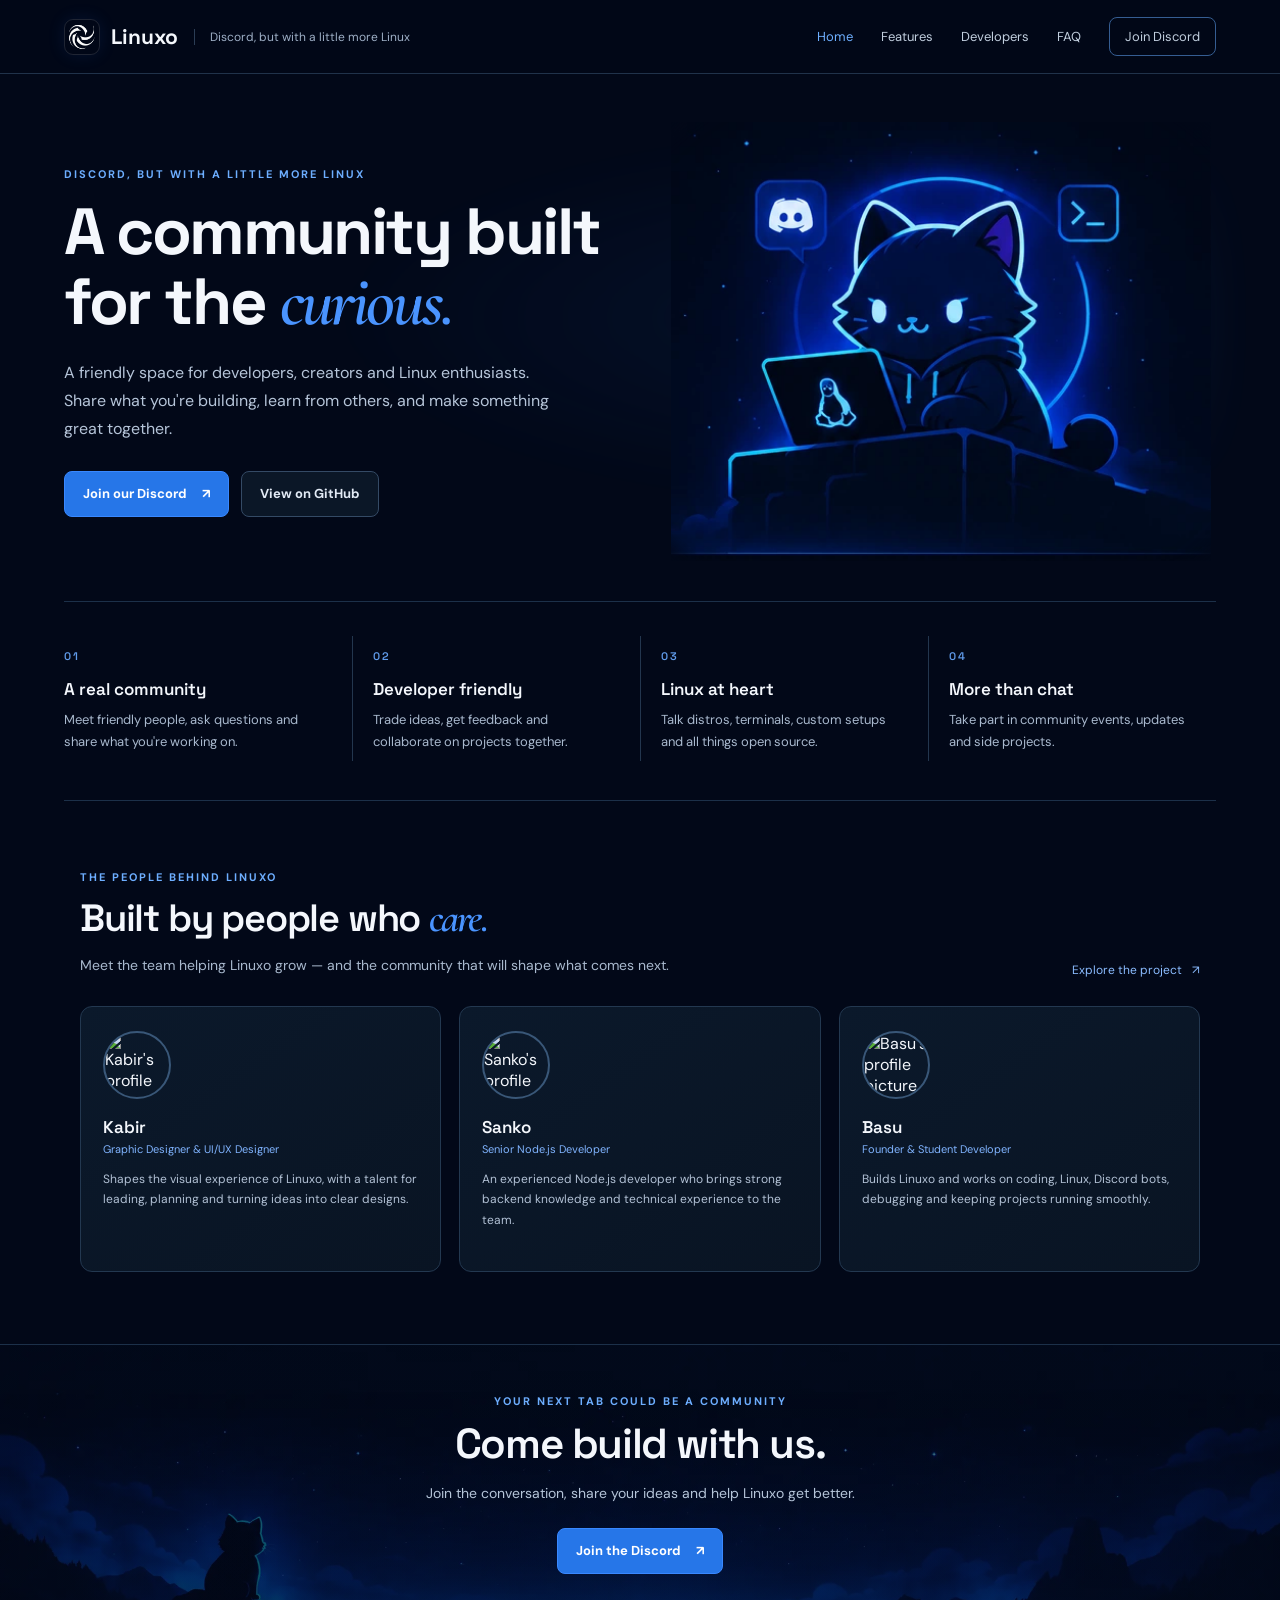
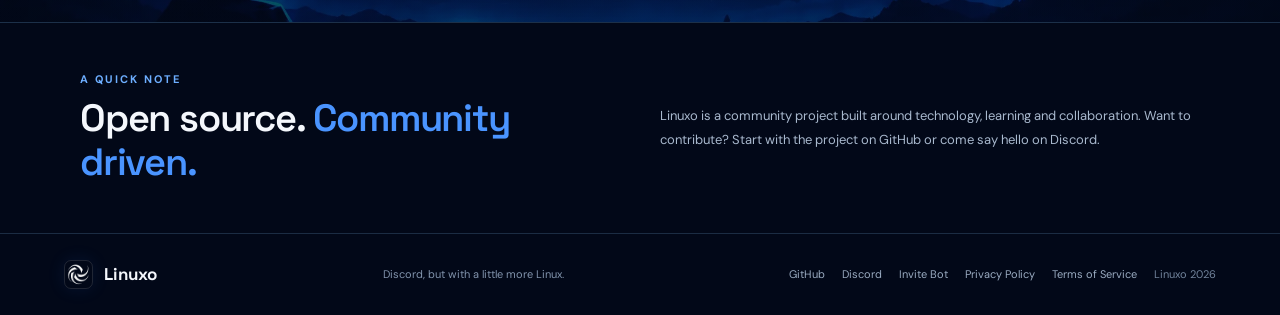
==== commit 860e8ca4: "Update Linuxo website" ====
--- a/index.html
+++ b/index.html
@@ -8,12 +8,12 @@
 <title>Linuxo — Discord, but with a little more Linux</title>
 <link rel="preconnect" href="https://fonts.googleapis.com">
 <link rel="preconnect" href="https://fonts.gstatic.com" crossorigin>
-<link href="https://fonts.googleapis.com/css2?family=DM+Sans:wght@400;500;600;700&family=Space+Grotesk:wght@400;500;600;700&display=swap" rel="stylesheet">
+<link href="https://fonts.googleapis.com/css2?family=Cormorant+Garamond:ital,wght@1,500;1,600&family=DM+Sans:wght@400;500;600;700&family=Space+Grotesk:wght@400;500;600;700&display=swap" rel="stylesheet">
 <link rel="stylesheet" href="styles.css">
 </head>
 <body>
 <header class="topbar">
- <a class="brand" href="#home" aria-label="Linuxo home"><span class="brand-mark" aria-hidden="true">L</span><b>Linuxo</b><span class="tagline">Discord, but with a little more Linux</span></a>
+ <a class="brand" href="#home" aria-label="Linuxo home"><img class="brand-logo" src="linuxo-logo.png" alt="" aria-hidden="true"><b>Linuxo</b><span class="tagline">Discord, but with a little more Linux</span></a>
  <button class="menu-toggle" aria-label="Toggle menu" aria-expanded="false"><i></i><i></i></button>
  <nav id="nav" aria-label="Main navigation"><a class="active" href="#home">Home</a><a href="#features">Features</a><a href="#developers">Developers</a><a href="#faq">FAQ</a><a class="nav-join discord-link" href="#join">Join Discord</a></nav>
 </header>
@@ -21,33 +21,43 @@
 <section class="hero" id="home">
  <div class="hero-copy reveal">
   <p class="eyebrow">DISCORD, BUT WITH A LITTLE MORE LINUX</p>
-  <h1>A community built<br>for the <span>curious.</span></h1>
+  <h1>A community built<br>for the <span class="serif-accent">curious.</span></h1>
   <p class="intro">A friendly space for developers, creators and Linux enthusiasts. Share what you're building, learn from others, and make something great together.</p>
   <div class="actions"><a class="btn primary discord-link" href="#join">Join our Discord <span aria-hidden="true">↗</span></a><a class="btn secondary" href="https://github.com/Krishnadehariyareturns/Linuxo-Is-On">View on GitHub</a></div>
  </div>
  <div class="hero-visual reveal"><img class="hero-art" src="hero-art.webp" alt="Illustrated dark cat mascot in a hoodie with blue accents"></div>
 </section>
 <section class="feature-strip" id="features" aria-label="Community features">
- <article class="feature"><span class="feature-number">01</span><h3>A real community</h3><p>Meet friendly people, ask questions and share what you're working on.</p></article>
- <article class="feature"><span class="feature-number">02</span><h3>Developer friendly</h3><p>Trade ideas, get feedback and collaborate on projects together.</p></article>
- <article class="feature"><span class="feature-number">03</span><h3>Linux at heart</h3><p>Talk distros, terminals, custom setups and all things open source.</p></article>
- <article class="feature"><span class="feature-number">04</span><h3>More than chat</h3><p>Take part in community events, updates and side projects.</p></article>
+ <article class="feature reveal"><span class="feature-number">01</span><h3>A real community</h3><p>Meet friendly people, ask questions and share what you're working on.</p></article>
+ <article class="feature reveal"><span class="feature-number">02</span><h3>Developer friendly</h3><p>Trade ideas, get feedback and collaborate on projects together.</p></article>
+ <article class="feature reveal"><span class="feature-number">03</span><h3>Linux at heart</h3><p>Talk distros, terminals, custom setups and all things open source.</p></article>
+ <article class="feature reveal"><span class="feature-number">04</span><h3>More than chat</h3><p>Take part in community events, updates and side projects.</p></article>
 </section>
 <section class="developers section-wrap" id="developers">
- <div class="developer-head reveal"><div><p class="eyebrow">THE PEOPLE BEHIND LINUXO</p><h2>Built by people who <span>care.</span></h2><p>Meet the team helping Linuxo grow — and the community that will shape what comes next.</p></div><a class="text-link" href="https://github.com/Krishnadehariyareturns/Linuxo-Is-On">Explore the project <span aria-hidden="true">↗</span></a></div>
+ <div class="developer-head reveal"><div><p class="eyebrow">THE PEOPLE BEHIND LINUXO</p><h2>Built by people who <span class="serif-accent">care.</span></h2><p>Meet the team helping Linuxo grow — and the community that will shape what comes next.</p></div><a class="text-link" href="https://github.com/Krishnadehariyareturns/Linuxo-Is-On">Explore the project <span aria-hidden="true">↗</span></a></div>
  <div class="dev-grid">
-  <article class="dev-card reveal"><img src="avatar-basu.webp" alt="Basu's profile avatar" class="avatar"><h3>Basu</h3><p class="role">Founder &amp; Developer</p><p class="bio">Started Linuxo to bring tech and real people together. Focused on building a better community, one commit at a time.</p><a class="profile-link" href="https://github.com/Krishnadehariyareturns">GitHub profile ↗</a></article>
-  <article class="dev-card reveal"><img src="avatar-krishna.webp" alt="Krishna's profile avatar" class="avatar"><h3>Krishna</h3><p class="role">Developer</p><p class="bio">Loves coding, Minecraft and breaking things (to fix them). Works on bots, backend and the weird stuff.</p><a class="profile-link" href="https://github.com/Krishnadehariyareturns">GitHub profile ↗</a></article>
-  <article class="dev-card reveal"><img src="avatar-ai.webp" alt="AI assistant avatar" class="avatar"><h3>ChatGPT</h3><p class="role">AI Assistant</p><p class="bio">Helps brainstorm ideas, answer questions, debug code and occasionally point out a missing semicolon.</p><a class="profile-link" href="https://openai.com">About OpenAI ↗</a></article>
-  <article class="dev-card reveal"><img src="avatar-you.webp" alt="Placeholder avatar for a future contributor" class="avatar"><h3>You?</h3><p class="role">Future Contributor</p><p class="bio">Want to help build something useful? New ideas, contributions and curious minds are welcome.</p><a class="profile-link discord-link" href="#join">Get involved ↗</a></article>
+  <article class="dev-card reveal"><img src="https://res.cloudinary.com/e2k80pfo/image/upload/v1795015169/97e9da444dddb4522d7cf6afe2dda87a.11aa1fe2.png" alt="Kabir's profile picture" class="avatar"><h3>Kabir</h3><p class="role">Graphic Designer &amp; UI/UX Designer</p><p class="bio">Shapes the visual experience of Linuxo, with a talent for leading, planning and turning ideas into clear designs.</p></article>
+  <article class="dev-card reveal"><img src="https://res.cloudinary.com/e2k80pfo/image/upload/v1795015167/f8ccd093b138a894faf75851a9f20e0e.a105e623.png" alt="Sanko's profile picture" class="avatar"><h3>Sanko</h3><p class="role">Senior Node.js Developer</p><p class="bio">An experienced Node.js developer who brings strong backend knowledge and technical experience to the team.</p></article>
+  <article class="dev-card reveal"><img src="https://res.cloudinary.com/e2k80pfo/image/upload/v1795015161/aa8183a1aa2b61b6802713922caea72b.e596bd45.png" alt="Basu's profile picture" class="avatar"><h3>Basu</h3><p class="role">Founder &amp; Student Developer</p><p class="bio">Builds Linuxo and works on coding, Linux, Discord bots, debugging and keeping projects running smoothly.</p></article>
  </div>
 </section>
-<section class="join" id="join">
+<section class="join reveal-section" id="join">
  <div class="join-copy reveal"><p class="eyebrow">YOUR NEXT TAB COULD BE A COMMUNITY</p><h2>Come build with us.</h2><p>Join the conversation, share your ideas and help Linuxo get better.</p><a class="btn primary discord-link" href="#join">Join the Discord <span aria-hidden="true">↗</span></a></div>
 </section>
-<section class="faq section-wrap" id="faq"><div><p class="eyebrow">A QUICK NOTE</p><h2>Open source. <span>Community driven.</span></h2></div><p>Linuxo is a community project built around technology, learning and collaboration. Want to contribute? Start with the project on GitHub or come say hello on Discord.</p></section>
+<section class="faq section-wrap reveal-section" id="faq"><div><p class="eyebrow">A QUICK NOTE</p><h2>Open source. <span>Community driven.</span></h2></div><p>Linuxo is a community project built around technology, learning and collaboration. Want to contribute? Start with the project on GitHub or come say hello on Discord.</p></section>
 </main>
-<footer><a class="footer-brand" href="#home"><span class="brand-mark" aria-hidden="true">L</span><b>Linuxo</b></a><p>Discord, but with a little more Linux.</p><div><a href="https://github.com/Krishnadehariyareturns/Linuxo-Is-On">GitHub</a><a class="discord-link" href="#join">Discord</a><a href="https://x.com">X</a></div></footer>
+<footer class="site-footer">
+ <a class="footer-brand" href="#home" aria-label="Linuxo home"><img class="brand-logo footer-logo" src="linuxo-logo.png" alt="" aria-hidden="true"><b>Linuxo</b></a>
+ <p>Discord, but with a little more Linux.</p>
+ <nav class="footer-links" aria-label="Footer links">
+  <a href="https://github.com/Krishnadehariyareturns/Linuxo-Is-On" target="_blank" rel="noopener noreferrer">GitHub</a>
+  <a class="discord-link" href="#join">Discord</a>
+  <a class="invite-link" href="#join">Invite Bot</a>
+  <a href="privacy.html">Privacy Policy</a>
+  <a href="terms.html">Terms of Service</a>
+  <span class="copyright">Linuxo 2026</span>
+ </nav>
+</footer>
 <script src="script.js"></script>
 </body>
 </html>
--- a/styles.css
+++ b/styles.css
@@ -1,18 +1,33 @@
 *{box-sizing:border-box}
-:root{--bg:#020818;--surface:#0a1728;--blue:#3988ff;--text:#f4f7fc;--muted:#a9b9ce;--line:#1c3049;--font:'DM Sans',sans-serif;--display:'Space Grotesk',sans-serif}
+:root{--bg:#020818;--surface:#0a1728;--blue:#3988ff;--text:#f4f7fc;--muted:#a9b9ce;--line:#1c3049;--font:'DM Sans',sans-serif;--display:'Space Grotesk',sans-serif;--serif:'Cormorant Garamond',serif}
 html{scroll-behavior:smooth;scroll-padding-top:82px}
 body{margin:0;background:var(--bg);color:var(--text);font-family:var(--font);overflow-x:hidden}
 a{color:inherit;text-decoration:none}
 .topbar{min-height:74px;display:flex;align-items:center;justify-content:space-between;gap:28px;padding:0 max(5%,calc((100% - 1240px)/2));border-bottom:1px solid #20324a;position:sticky;top:0;z-index:10;background:#020818f2;backdrop-filter:blur(16px)}
-.brand,.footer-brand{display:flex;align-items:center;gap:11px;white-space:nowrap}.brand b,.footer-brand b{font:700 21px var(--display)}.brand-mark{width:34px;height:34px;border-radius:10px;display:grid;place-items:center;background:#1c5fc4;color:#fff;font:700 18px var(--display)}.tagline{font-size:12px;color:#9eafc6;border-left:1px solid #2b3d55;padding-left:15px;margin-left:5px}
-nav{display:flex;align-items:center;gap:28px}nav>a{font-size:13px;color:#c1cede;transition:color .2s}nav>a:hover,nav>a.active{color:#6eafff}.nav-join{border:1px solid #355d92;border-radius:8px;padding:10px 15px;color:#fff}.menu-toggle{display:none}
-.hero{width:min(1240px,90%);margin:auto;min-height:480px;padding:48px 0 40px;display:grid;grid-template-columns:1.02fr .98fr;align-items:center;gap:30px;border-bottom:1px solid var(--line)}.hero-copy{position:relative;z-index:1}.eyebrow{color:#6daeff;font-weight:700;font-size:11px;letter-spacing:2px;line-height:1.6;margin:0 0 14px}.hero h1{font:700 clamp(42px,5.1vw,66px)/1.04 var(--display);letter-spacing:-2.4px;margin:0}.hero h1 span,.developer-head h2 span,.faq h2 span{color:#4a94ff}.intro{font-size:16px;line-height:1.75;color:#b6c5d9;max-width:510px;margin:20px 0 28px}.actions{display:flex;gap:12px;align-items:center;flex-wrap:wrap}.btn{min-height:46px;display:inline-flex;align-items:center;justify-content:center;gap:15px;padding:0 18px;border-radius:8px;font-size:13px;font-weight:700;transition:background .2s,border-color .2s,transform .2s}.btn:hover{transform:translateY(-2px)}.primary{background:#2676e8;color:#fff;border:1px solid #3988ff}.primary:hover{background:#3988ff}.secondary{border:1px solid #344a65;color:#e2eaf5;background:#0b1727}.secondary:hover{border-color:#5b8cc8}.hero-visual{min-width:0;display:grid;place-items:center;overflow:hidden}.hero-art{display:block;width:100%;max-width:540px;height:auto;object-fit:contain;mix-blend-mode:screen;-webkit-mask-image:radial-gradient(ellipse at center,#000 88%,rgba(0,0,0,.94) 93%,transparent 100%);mask-image:radial-gradient(ellipse at center,#000 88%,rgba(0,0,0,.94) 93%,transparent 100%)}
+.brand,.footer-brand{display:flex;align-items:center;gap:11px;white-space:nowrap}.brand b,.footer-brand b{font:700 21px var(--display)}.brand-logo{width:36px;height:36px;display:block;object-fit:cover;border-radius:9px;border:1px solid rgba(255,255,255,.12);box-shadow:0 0 18px rgba(50,132,255,.10)}.tagline{font-size:12px;color:#9eafc6;border-left:1px solid #2b3d55;padding-left:15px;margin-left:5px}
+.topbar nav{display:flex;align-items:center;gap:28px}.topbar nav>a{font-size:13px;color:#c1cede;transition:color .2s}.topbar nav>a:hover,.topbar nav>a.active{color:#6eafff}.nav-join{border:1px solid #355d92;border-radius:8px;padding:10px 15px;color:#fff}.menu-toggle{display:none}
+.hero{width:min(1240px,90%);margin:auto;min-height:480px;padding:48px 0 40px;display:grid;grid-template-columns:1.02fr .98fr;align-items:center;gap:30px;border-bottom:1px solid var(--line)}.hero-copy{position:relative;z-index:1}.eyebrow{color:#6daeff;font-weight:700;font-size:11px;letter-spacing:2px;line-height:1.6;margin:0 0 14px}.hero h1{font:700 clamp(42px,5.1vw,66px)/1.04 var(--display);letter-spacing:-2.4px;margin:0}.serif-accent{font-family:var(--serif);font-style:italic;font-weight:600;letter-spacing:-.045em;font-size:1.08em}.hero h1 span,.developer-head h2 span,.faq h2 span{color:#4a94ff}.intro{font-size:16px;line-height:1.75;color:#b6c5d9;max-width:510px;margin:20px 0 28px}.actions{display:flex;gap:12px;align-items:center;flex-wrap:wrap}.btn{min-height:46px;display:inline-flex;align-items:center;justify-content:center;gap:15px;padding:0 18px;border-radius:8px;font-size:13px;font-weight:700;transition:background .2s,border-color .2s,transform .2s}.btn:hover{transform:translateY(-2px);outline:1px solid var(--blue);outline-offset:2px;box-shadow:0 0 0 4px rgba(57,136,255,.12),0 0 22px rgba(57,136,255,.12)}.primary{background:#2676e8;color:#fff;border:1px solid #3988ff}.primary:hover{background:#3988ff;border-color:#78b3ff}.secondary{border:1px solid #344a65;color:#e2eaf5;background:#0b1727}.secondary:hover{border-color:#3988ff}.hero-visual{min-width:0;display:grid;place-items:center;overflow:hidden}.hero-art{display:block;width:100%;max-width:540px;height:auto;object-fit:contain;mix-blend-mode:screen;-webkit-mask-image:radial-gradient(ellipse at center,#000 88%,rgba(0,0,0,.94) 93%,transparent 100%);mask-image:radial-gradient(ellipse at center,#000 88%,rgba(0,0,0,.94) 93%,transparent 100%)}
 .feature-strip{width:min(1240px,90%);margin:auto;display:grid;grid-template-columns:repeat(4,minmax(0,1fr));padding:34px 0 39px;border-bottom:1px solid var(--line)}.feature{padding:8px 24px 8px 20px;border-left:1px solid #23364e}.feature:first-child{border-left:0;padding-left:0}.feature-number{font:600 11px var(--display);letter-spacing:1.5px;color:#609bea}.feature h3{font:600 17px var(--display);margin:13px 0 9px}.feature p{font-size:13px;line-height:1.7;color:var(--muted);margin:0;max-width:245px}
-.section-wrap{width:min(1120px,88%);margin:auto}.developers{padding:68px 0 72px}.developer-head{display:flex;justify-content:space-between;align-items:flex-end;gap:30px;margin-bottom:28px}.developer-head .eyebrow{margin-bottom:8px}.developer-head h2,.faq h2{font:600 clamp(27px,3.3vw,38px)/1.15 var(--display);letter-spacing:-1.2px;margin:0}.developer-head>div>p:last-child{font-size:14px;color:var(--muted);line-height:1.7;max-width:630px;margin:12px 0 0}.text-link,.profile-link{font-size:12px;color:#8bbcff;white-space:nowrap}.text-link span{margin-left:7px}.dev-grid{display:grid;grid-template-columns:repeat(4,minmax(0,1fr));gap:15px}.dev-card{padding:22px 19px 20px;border:1px solid #233850;border-radius:12px;background:linear-gradient(145deg,#0b192b,#091423);min-height:286px;transition:border-color .2s,transform .2s}.dev-card:hover{transform:translateY(-3px);border-color:#3a6da9}.avatar{width:62px;height:62px;border-radius:50%;object-fit:cover;display:block;border:1px solid #395778;margin-bottom:17px}.dev-card h3{font:600 17px var(--display);margin:0 0 4px}.role{color:#80b4ff;font-size:11px;margin:0 0 13px}.bio{font-size:12px;line-height:1.7;color:#b2c1d5;margin:0 0 19px}.profile-link{display:inline-block;white-space:normal}
+.section-wrap{width:min(1120px,88%);margin:auto}.developers{padding:68px 0 72px}.developer-head{display:flex;justify-content:space-between;align-items:flex-end;gap:30px;margin-bottom:28px}.developer-head .eyebrow{margin-bottom:8px}.developer-head h2,.faq h2{font:600 clamp(27px,3.3vw,38px)/1.15 var(--display);letter-spacing:-1.2px;margin:0}.developer-head>div>p:last-child{font-size:14px;color:var(--muted);line-height:1.7;max-width:630px;margin:12px 0 0}.text-link,.profile-link{font-size:12px;color:#8bbcff;white-space:nowrap}.text-link span{margin-left:7px}.dev-grid{display:grid;grid-template-columns:repeat(3,minmax(0,1fr));gap:18px;align-items:stretch}.dev-card{padding:24px 22px 22px;border:1px solid #233850;border-radius:12px;background:linear-gradient(145deg,#0b192b,#091423);min-height:260px;transition:border-color .2s,transform .2s}.dev-card:hover{transform:translateY(-3px);border-color:#3a6da9}.avatar{width:68px;height:68px;min-width:68px;border-radius:50%;object-fit:cover;object-position:center;display:block;border:2px solid #395778;margin:0 0 17px;aspect-ratio:1}.dev-card h3{font:600 17px var(--display);margin:0 0 4px}.role{color:#80b4ff;font-size:11px;margin:0 0 13px}.bio{font-size:12px;line-height:1.7;color:#b2c1d5;margin:0 0 19px}.profile-link{display:inline-block;white-space:normal}
 .join{min-height:270px;padding:48px 5%;display:grid;place-items:center;text-align:center;border-top:1px solid var(--line);border-bottom:1px solid var(--line);background:linear-gradient(90deg,rgba(2,8,24,.48),rgba(2,8,24,.32) 50%,rgba(2,8,24,.48)),linear-gradient(0deg,rgba(2,8,24,.48),rgba(2,8,24,.2)),url("footer-landscape.webp") center center/cover no-repeat}.join-copy{max-width:680px}.join-copy .eyebrow{margin-bottom:10px}.join h2{font:600 clamp(30px,4vw,42px)/1.15 var(--display);letter-spacing:-1.4px;margin:0}.join-copy>p:not(.eyebrow){font-size:14px;line-height:1.7;color:#b5c5d9;margin:13px 0 22px}.faq{display:grid;grid-template-columns:1fr 1fr;gap:40px;align-items:center;padding-top:48px;padding-bottom:48px}.faq .eyebrow{margin-bottom:9px}.faq>p{font-size:13px;line-height:1.8;color:var(--muted);margin:0}
-footer{min-height:76px;display:flex;align-items:center;justify-content:space-between;gap:18px;padding:16px max(5%,calc((100% - 1240px)/2));border-top:1px solid #1b2c43}footer .footer-brand b{font-size:17px}footer .brand-mark{width:29px;height:29px;font-size:15px;border-radius:8px}footer>p{font-size:11px;color:#8294ad}footer>div{display:flex;gap:20px}footer>div a{font-size:12px;color:#b7c6da}footer>div a:hover{color:#fff}
+.site-footer{min-height:82px;display:flex;align-items:center;justify-content:space-between;gap:18px;padding:17px max(5%,calc((100% - 1240px)/2));border-top:1px solid #1b2c43}.site-footer .footer-brand b{font-size:17px}.footer-logo{width:29px;height:29px;border-radius:7px}.site-footer>p{font-size:11px;color:#8294ad}.footer-links{display:flex;align-items:center;justify-content:flex-end;flex-wrap:wrap;gap:17px}.footer-links a,.footer-unavailable,.copyright{font-size:11px;color:#9aabc1;white-space:nowrap}.footer-links a{transition:color .2s,text-shadow .2s}.footer-links a:hover{color:#fff;text-shadow:0 0 12px rgba(57,136,255,.55)}.footer-unavailable{color:#64748b;cursor:default}.copyright{color:#71839b}
 .reveal{opacity:0;transform:translateY(12px);transition:opacity .55s ease,transform .55s ease}.reveal.visible{opacity:1;transform:translateY(0)}
-@media(max-width:900px){.topbar{padding-inline:5%}.tagline{display:none}nav{gap:18px}.hero{width:90%;min-height:420px;gap:10px}.hero h1{font-size:clamp(40px,5.5vw,54px)}.hero-art{width:110%}.feature{padding-right:14px;padding-left:15px}.dev-grid{grid-template-columns:repeat(2,minmax(0,1fr))}.dev-card{min-height:250px}.section-wrap{width:90%}}
-@media(max-width:620px){.topbar{height:65px;min-height:65px;padding:0 5%}.brand b{font-size:19px}.brand-mark{width:31px;height:31px}.menu-toggle{display:flex;flex-direction:column;gap:5px;background:transparent;border:1px solid #2b3f59;border-radius:7px;padding:9px}.menu-toggle i{width:18px;height:2px;background:#d8e6f8;display:block}nav{display:none;position:absolute;left:0;right:0;top:64px;background:#020818fb;padding:10px 5% 18px;align-items:stretch;gap:0;border-bottom:1px solid #243a55}nav.open{display:flex;flex-direction:column}nav>a{padding:13px 0;border-bottom:1px solid #1a2b41}nav>a.active:after{display:none}.nav-join{text-align:center;margin-top:12px;padding:12px}.hero{width:88%;grid-template-columns:1fr;padding:44px 0 25px;gap:0}.hero h1{font-size:clamp(39px,10vw,52px);letter-spacing:-1.8px}.intro{font-size:14px;line-height:1.7;margin:16px 0 22px}.actions{gap:9px}.btn{font-size:12px;min-height:44px;padding:0 14px}.hero-visual{margin-top:12px;max-height:300px}.hero-art{width:100%;max-width:390px}.feature-strip{width:88%;grid-template-columns:1fr 1fr;padding:22px 0 28px;gap:0}.feature{padding:14px 12px;border-left:1px solid #23364e;border-top:1px solid #23364e}.feature:nth-child(odd){border-left:0;padding-left:0}.feature:nth-child(-n+2){border-top:0}.feature h3{font-size:14px;margin:10px 0 7px}.feature p{font-size:11px;line-height:1.65}.developers{padding:45px 0}.developer-head{align-items:flex-start;flex-direction:column;gap:17px;margin-bottom:22px}.developer-head h2,.faq h2{font-size:29px}.developer-head>div>p:last-child{font-size:12px}.dev-grid{gap:10px}.dev-card{padding:16px 13px;min-height:285px}.avatar{width:54px;height:54px;margin-bottom:13px}.dev-card h3{font-size:15px}.role{font-size:10px;margin-bottom:10px}.bio{font-size:11px;line-height:1.65}.join{min-height:230px;padding:38px 6%;background-position:center,center,left center}.join h2{font-size:30px}.join-copy>p:not(.eyebrow){font-size:12px}.faq{grid-template-columns:1fr;gap:13px;padding-top:37px;padding-bottom:37px}footer{padding:16px 5%;flex-wrap:wrap;gap:12px}footer>p{display:none}footer>div{gap:15px}footer>div a{font-size:11px}}
+@media(max-width:900px){.topbar{padding-inline:5%}.tagline{display:none}.topbar nav{gap:18px}.hero{width:90%;min-height:420px;gap:10px}.hero h1{font-size:clamp(40px,5.5vw,54px)}.hero-art{width:110%}.feature{padding-right:14px;padding-left:15px}.dev-grid{grid-template-columns:repeat(2,minmax(0,1fr))}.dev-card{min-height:250px}.section-wrap{width:90%}}
+@media(max-width:620px){.topbar{height:65px;min-height:65px;padding:0 5%}.brand b{font-size:19px}.brand-mark{width:31px;height:31px}.menu-toggle{display:flex;flex-direction:column;gap:5px;background:transparent;border:1px solid #2b3f59;border-radius:7px;padding:9px}.menu-toggle i{width:18px;height:2px;background:#d8e6f8;display:block}.topbar nav{display:none;position:absolute;left:0;right:0;top:64px;background:#020818fb;padding:10px 5% 18px;align-items:stretch;gap:0;border-bottom:1px solid #243a55}.topbar nav.open{display:flex;flex-direction:column}.topbar nav>a{padding:13px 0;border-bottom:1px solid #1a2b41}.topbar nav>a.active:after{display:none}.nav-join{text-align:center;margin-top:12px;padding:12px}.hero{width:88%;grid-template-columns:1fr;padding:44px 0 25px;gap:0}.hero h1{font-size:clamp(39px,10vw,52px);letter-spacing:-1.8px}.intro{font-size:14px;line-height:1.7;margin:16px 0 22px}.actions{gap:9px}.btn{font-size:12px;min-height:44px;padding:0 14px}.hero-visual{margin-top:12px;max-height:300px}.hero-art{width:100%;max-width:390px}.feature-strip{width:88%;grid-template-columns:1fr 1fr;padding:22px 0 28px;gap:0}.feature{padding:14px 12px;border-left:1px solid #23364e;border-top:1px solid #23364e}.feature:nth-child(odd){border-left:0;padding-left:0}.feature:nth-child(-n+2){border-top:0}.feature h3{font-size:14px;margin:10px 0 7px}.feature p{font-size:11px;line-height:1.65}.developers{padding:45px 0}.developer-head{align-items:flex-start;flex-direction:column;gap:17px;margin-bottom:22px}.developer-head h2,.faq h2{font-size:29px}.developer-head>div>p:last-child{font-size:12px}.dev-grid{gap:10px}.dev-card{padding:16px 13px;min-height:250px}.avatar{width:56px;height:56px;min-width:56px;margin-bottom:13px}.dev-card h3{font-size:15px}.role{font-size:10px;margin-bottom:10px}.bio{font-size:11px;line-height:1.65}.join{min-height:230px;padding:38px 6%;background-position:center,center,left center}.join h2{font-size:30px}.join-copy>p:not(.eyebrow){font-size:12px}.faq{grid-template-columns:1fr;gap:13px;padding-top:37px;padding-bottom:37px}footer{padding:16px 5%;flex-wrap:wrap;gap:12px}footer>p{display:none}footer>div{gap:15px}footer>div a{font-size:11px}}
+@media(max-width:620px){.dev-grid{grid-template-columns:1fr}.dev-card{min-height:0}.avatar{width:60px;height:60px;min-width:60px}}
 @media(max-width:360px){.dev-grid{grid-template-columns:1fr}.dev-card{min-height:235px}.actions .btn{flex:1}.feature h3{font-size:13px}}
 @media(prefers-reduced-motion:reduce){*,*::before,*::after{animation-duration:.01ms!important;transition-duration:.01ms!important;scroll-behavior:auto!important}.reveal{opacity:1;transform:none}}
+
+/* Subtle Linear-inspired motion and interaction polish */
+.hero{position:relative}
+.hero:before{content:"";position:absolute;inset:4% 0 8% 8%;pointer-events:none;background:radial-gradient(ellipse at 72% 48%,rgba(36,112,230,.12),transparent 56%);filter:blur(24px);opacity:.8;animation:ambient-drift 9s ease-in-out infinite alternate}
+.hero-copy,.hero-visual{will-change:opacity,transform}
+.reveal{transition:opacity .72s cubic-bezier(.2,.7,.2,1),transform .72s cubic-bezier(.2,.7,.2,1)}
+.feature:nth-child(2){transition-delay:.08s}.feature:nth-child(3){transition-delay:.16s}.feature:nth-child(4){transition-delay:.24s}
+.dev-card:nth-child(2){transition-delay:.08s}.dev-card:nth-child(3){transition-delay:.16s}.dev-card:nth-child(4){transition-delay:.24s}
+.reveal-section{opacity:0;transform:translateY(16px);transition:opacity .8s ease,transform .8s ease}
+.reveal-section.visible{opacity:1;transform:translateY(0)}
+a:focus-visible,button:focus-visible{outline:2px solid var(--blue);outline-offset:4px;border-radius:5px}
+@keyframes ambient-drift{from{transform:translate3d(-1%,0,0) scale(.96)}to{transform:translate3d(1.5%,1%,0) scale(1.04)}}
+@media(max-width:620px){.site-footer{align-items:flex-start;flex-direction:column;gap:13px}.footer-links{justify-content:flex-start;gap:12px 16px}.site-footer>p{display:block;margin:0}}
+@media(prefers-reduced-motion:reduce){.hero:before{animation:none}.reveal-section{opacity:1;transform:none}}
